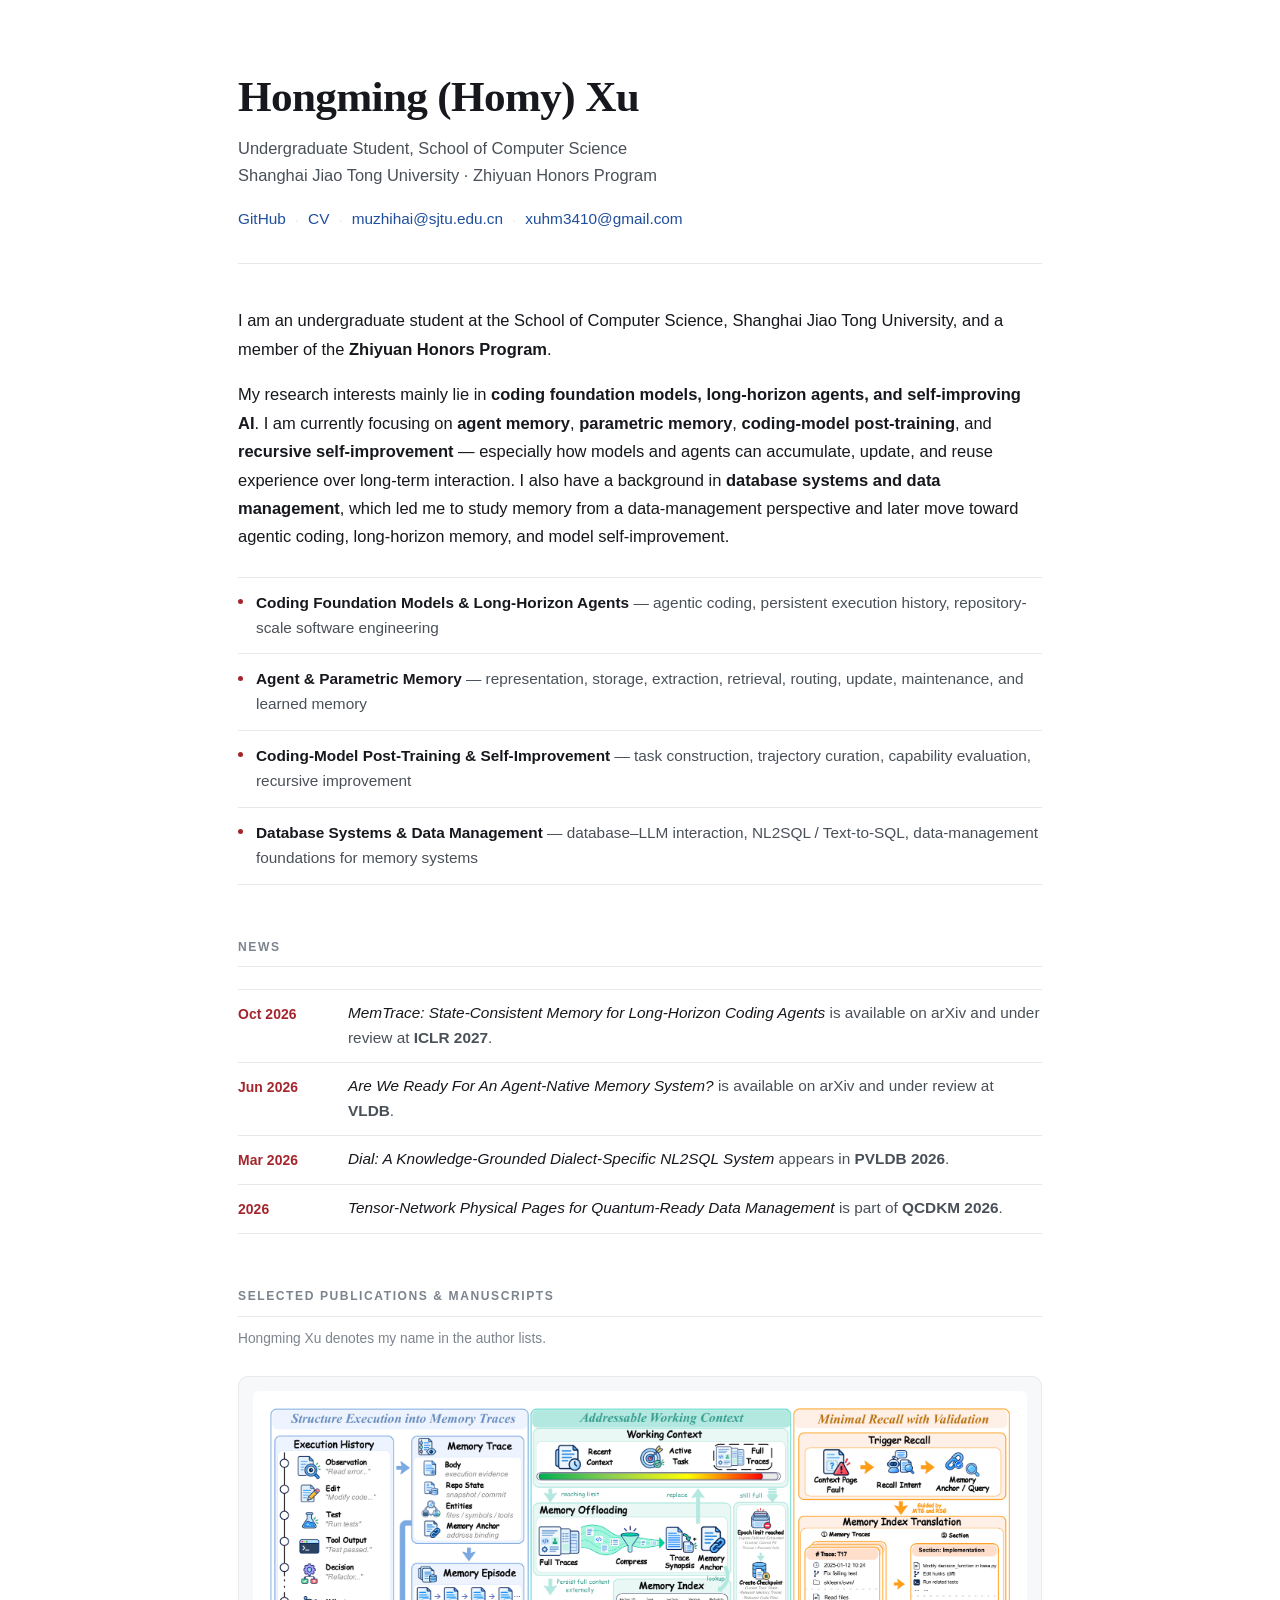
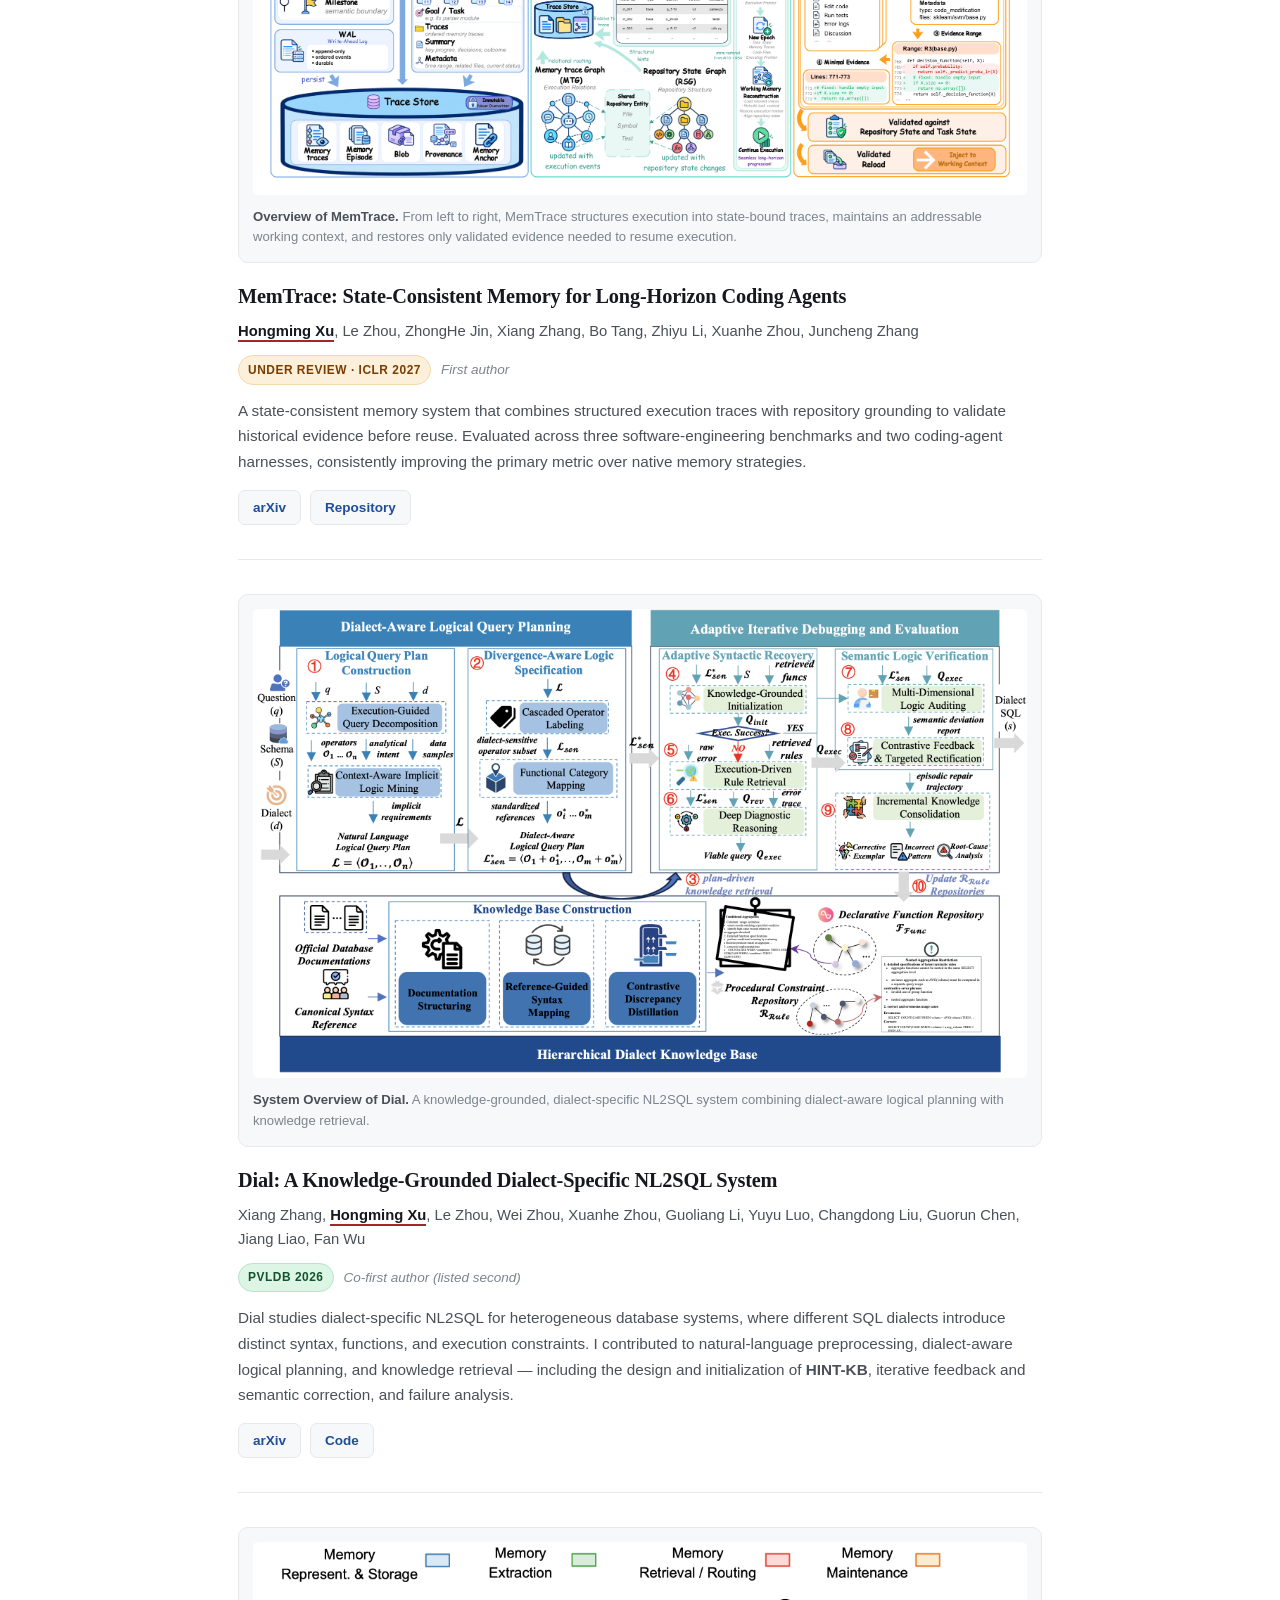
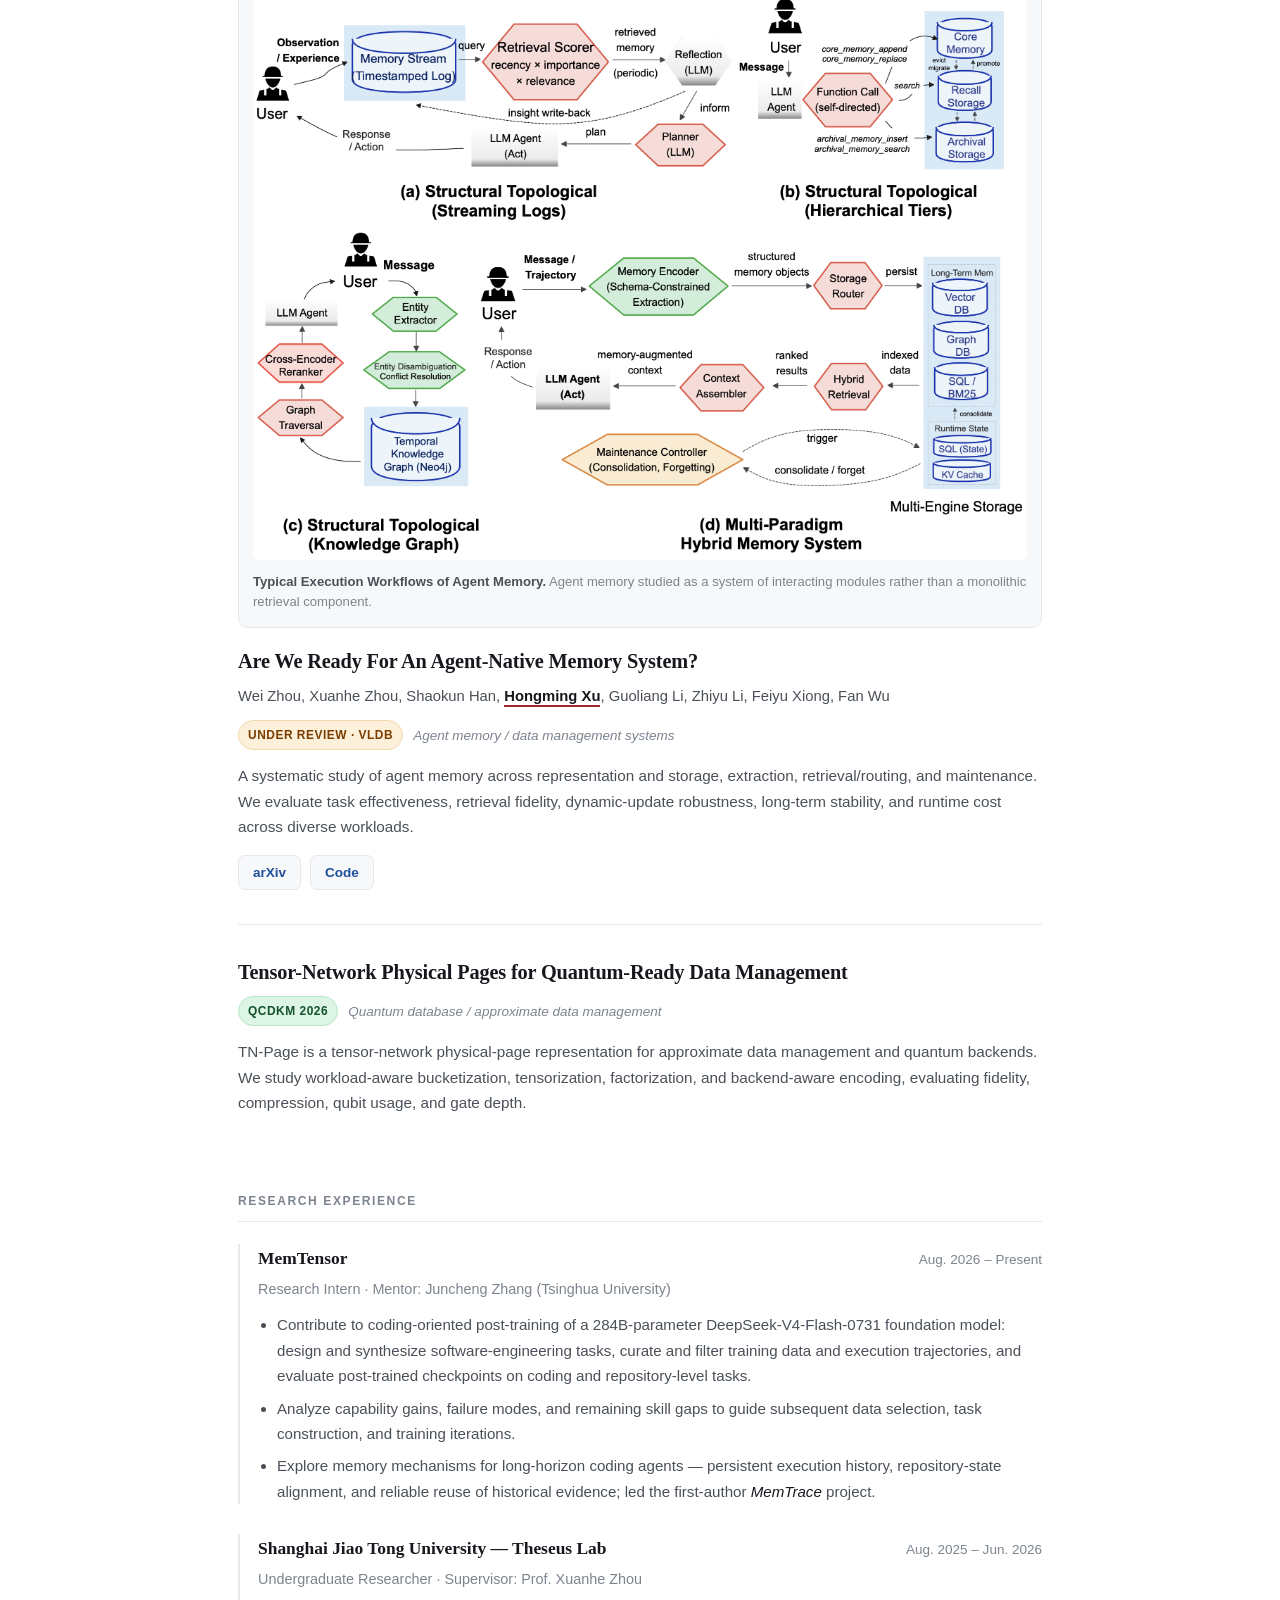
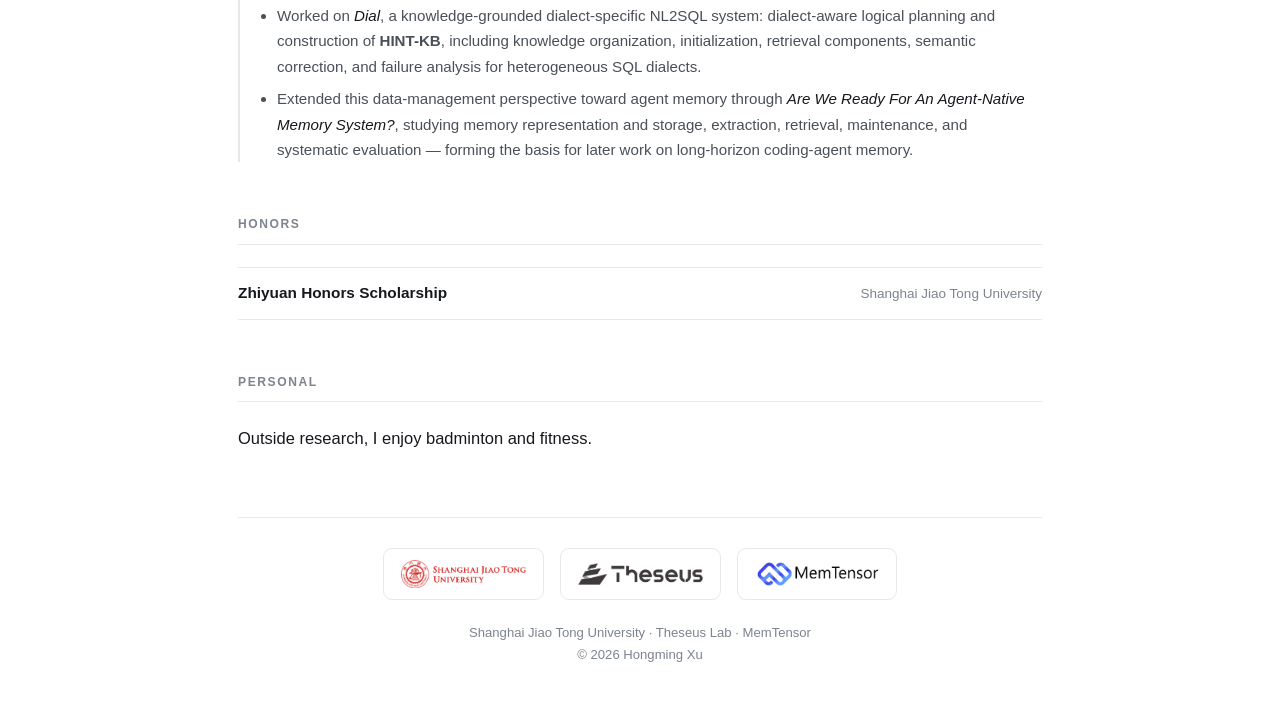
==== index.html @ abc43ab5 "Add personal academic homepage Single-page static site for Hongming (Homy) Xu, built to stand in for" ====
<!DOCTYPE html>
<html lang="en">
<head>
<meta charset="utf-8">
<meta name="viewport" content="width=device-width, initial-scale=1">
<title>Hongming (Homy) Xu</title>
<meta name="description" content="Hongming (Homy) Xu — Undergraduate student at Shanghai Jiao Tong University (Zhiyuan Honors Program). Research on coding foundation models, long-horizon agents, and agent memory.">
<meta name="author" content="Hongming Xu">

<meta property="og:type" content="website">
<meta property="og:title" content="Hongming (Homy) Xu">
<meta property="og:description" content="Coding foundation models, long-horizon agents, and self-improving AI.">
<meta property="og:url" content="https://homy-xu.github.io/">
<meta name="twitter:card" content="summary">

<link rel="icon" href="assets/img/favicon.svg" type="image/svg+xml">
<link rel="stylesheet" href="assets/css/style.css">
</head>
<body>

<main class="page">

  <!-- ───────────────────────── Header ───────────────────────── -->
  <header class="hero">
    <h1 class="hero__name">Hongming (Homy) Xu</h1>
    <p class="hero__affil">
      Undergraduate Student, School of Computer Science<br>
      Shanghai Jiao Tong University &middot; Zhiyuan Honors Program
    </p>
    <nav class="hero__links" aria-label="Contact">
      <a href="https://github.com/Homy-Xu">GitHub</a>
      <span class="sep">·</span>
      <a href="assets/files/CV_Hongming_Xu.pdf">CV</a>
      <span class="sep">·</span>
      <a href="mailto:muzhihai@sjtu.edu.cn">muzhihai@sjtu.edu.cn</a>
      <span class="sep">·</span>
      <a href="mailto:xuhm3410@gmail.com">xuhm3410@gmail.com</a>
    </nav>
  </header>

  <!-- ───────────────────────── About ───────────────────────── -->
  <section id="about">
    <p>
      I am an undergraduate student at the School of Computer Science, Shanghai Jiao Tong University,
      and a member of the <strong>Zhiyuan Honors Program</strong>.
    </p>
    <p>
      My research interests mainly lie in <strong>coding foundation models, long-horizon agents,
      and self-improving AI</strong>. I am currently focusing on <strong>agent memory</strong>,
      <strong>parametric memory</strong>, <strong>coding-model post-training</strong>, and
      <strong>recursive self-improvement</strong> &mdash; especially how models and agents can accumulate,
      update, and reuse experience over long-term interaction. I also have a background in
      <strong>database systems and data management</strong>, which led me to study memory from a
      data-management perspective and later move toward agentic coding, long-horizon memory,
      and model self-improvement.
    </p>

    <ul class="interests">
      <li><strong>Coding Foundation Models &amp; Long-Horizon Agents</strong> — agentic coding, persistent execution history, repository-scale software engineering</li>
      <li><strong>Agent &amp; Parametric Memory</strong> — representation, storage, extraction, retrieval, routing, update, maintenance, and learned memory</li>
      <li><strong>Coding-Model Post-Training &amp; Self-Improvement</strong> — task construction, trajectory curation, capability evaluation, recursive improvement</li>
      <li><strong>Database Systems &amp; Data Management</strong> — database–LLM interaction, NL2SQL / Text-to-SQL, data-management foundations for memory systems</li>
    </ul>
  </section>

  <!-- ───────────────────────── News ───────────────────────── -->
  <section id="news">
    <h2>News</h2>
    <ul class="news">
      <li><span class="news__date">Oct 2026</span><span class="news__body"><em>MemTrace: State-Consistent Memory for Long-Horizon Coding Agents</em> is available on arXiv and under review at <strong>ICLR 2027</strong>.</span></li>
      <li><span class="news__date">Jun 2026</span><span class="news__body"><em>Are We Ready For An Agent-Native Memory System?</em> is available on arXiv and under review at <strong>VLDB</strong>.</span></li>
      <li><span class="news__date">Mar 2026</span><span class="news__body"><em>Dial: A Knowledge-Grounded Dialect-Specific NL2SQL System</em> appears in <strong>PVLDB 2026</strong>.</span></li>
      <li><span class="news__date">2026</span><span class="news__body"><em>Tensor-Network Physical Pages for Quantum-Ready Data Management</em> is part of <strong>QCDKM 2026</strong>.</span></li>
    </ul>
  </section>

  <!-- ───────────────────────── Publications ───────────────────────── -->
  <section id="publications">
    <h2>Selected Publications &amp; Manuscripts</h2>
    <p class="section-note"><span class="me">Hongming Xu</span> denotes my name in the author lists.</p>

    <!-- ── MemTrace ── -->
    <article class="pub">
      <figure class="pub__fig">
        <img src="assets/img/memtrace-overview.png" alt="Overview of MemTrace: execution is structured into state-bound traces, an addressable working context is maintained, and only validated evidence is restored to resume execution." loading="lazy">
        <figcaption><strong>Overview of MemTrace.</strong> From left to right, MemTrace structures execution into state-bound traces, maintains an addressable working context, and restores only validated evidence needed to resume execution.</figcaption>
      </figure>

      <h3 class="pub__title">MemTrace: State-Consistent Memory for Long-Horizon Coding Agents</h3>
      <p class="pub__authors"><span class="me">Hongming Xu</span>, Le Zhou, ZhongHe Jin, Xiang Zhang, Bo Tang, Zhiyu Li, Xuanhe Zhou, Juncheng Zhang</p>
      <p class="pub__venue"><span class="badge badge--review">Under review · ICLR 2027</span> <span class="pub__role">First author</span></p>
      <p class="pub__desc">
        A state-consistent memory system that combines structured execution traces with repository
        grounding to validate historical evidence before reuse. Evaluated across three software-engineering
        benchmarks and two coding-agent harnesses, consistently improving the primary metric over native
        memory strategies.
      </p>
      <p class="pub__links">
        <a href="https://arxiv.org/abs/2610.04838">arXiv</a>
        <a href="https://github.com/Homy-Xu/MemTrace">Repository</a>
      </p>
    </article>

    <!-- ── Dial ── -->
    <article class="pub">
      <figure class="pub__fig">
        <img src="assets/img/dial-overview.png" alt="System overview of Dial, a knowledge-grounded dialect-specific NL2SQL system." loading="lazy">
        <figcaption><strong>System Overview of Dial.</strong> A knowledge-grounded, dialect-specific NL2SQL system combining dialect-aware logical planning with knowledge retrieval.</figcaption>
      </figure>

      <h3 class="pub__title">Dial: A Knowledge-Grounded Dialect-Specific NL2SQL System</h3>
      <p class="pub__authors">Xiang Zhang, <span class="me">Hongming Xu</span>, Le Zhou, Wei Zhou, Xuanhe Zhou, Guoliang Li, Yuyu Luo, Changdong Liu, Guorun Chen, Jiang Liao, Fan Wu</p>
      <p class="pub__venue"><span class="badge badge--accept">PVLDB 2026</span> <span class="pub__role">Co-first author (listed second)</span></p>
      <p class="pub__desc">
        Dial studies dialect-specific NL2SQL for heterogeneous database systems, where different SQL dialects
        introduce distinct syntax, functions, and execution constraints. I contributed to natural-language
        preprocessing, dialect-aware logical planning, and knowledge retrieval — including the design and
        initialization of <strong>HINT-KB</strong>, iterative feedback and semantic correction, and failure analysis.
      </p>
      <p class="pub__links">
        <a href="https://arxiv.org/abs/2603.07449">arXiv</a>
        <a href="https://github.com/OpenDataBox/Dial">Code</a>
      </p>
    </article>

    <!-- ── Agent-Native Memory ── -->
    <article class="pub">
      <figure class="pub__fig">
        <img src="assets/img/agent-memory-workflows.png" alt="Typical execution workflows of agent memory." loading="lazy">
        <figcaption><strong>Typical Execution Workflows of Agent Memory.</strong> Agent memory studied as a system of interacting modules rather than a monolithic retrieval component.</figcaption>
      </figure>

      <h3 class="pub__title">Are We Ready For An Agent-Native Memory System?</h3>
      <p class="pub__authors">Wei Zhou, Xuanhe Zhou, Shaokun Han, <span class="me">Hongming Xu</span>, Guoliang Li, Zhiyu Li, Feiyu Xiong, Fan Wu</p>
      <p class="pub__venue"><span class="badge badge--review">Under review · VLDB</span> <span class="pub__role">Agent memory / data management systems</span></p>
      <p class="pub__desc">
        A systematic study of agent memory across representation and storage, extraction, retrieval/routing,
        and maintenance. We evaluate task effectiveness, retrieval fidelity, dynamic-update robustness,
        long-term stability, and runtime cost across diverse workloads.
      </p>
      <p class="pub__links">
        <a href="https://arxiv.org/abs/2606.24775">arXiv</a>
        <a href="https://github.com/OpenDataBox/MemoryData">Code</a>
      </p>
    </article>

    <!-- ── TN-Page ── -->
    <article class="pub pub--plain">
      <h3 class="pub__title">Tensor-Network Physical Pages for Quantum-Ready Data Management</h3>
      <p class="pub__authors">&nbsp;</p>
      <p class="pub__venue"><span class="badge badge--accept">QCDKM 2026</span> <span class="pub__role">Quantum database / approximate data management</span></p>
      <p class="pub__desc">
        TN-Page is a tensor-network physical-page representation for approximate data management and quantum
        backends. We study workload-aware bucketization, tensorization, factorization, and backend-aware
        encoding, evaluating fidelity, compression, qubit usage, and gate depth.
      </p>
    </article>
  </section>

  <!-- ───────────────────────── Experience ───────────────────────── -->
  <section id="experience">
    <h2>Research Experience</h2>

    <div class="exp">
      <div class="exp__head">
        <h3 class="exp__org">MemTensor</h3>
        <span class="exp__date">Aug. 2026 – Present</span>
      </div>
      <p class="exp__role">Research Intern &middot; Mentor: Juncheng Zhang (Tsinghua University)</p>
      <ul class="exp__list">
        <li>Contribute to coding-oriented post-training of a 284B-parameter DeepSeek-V4-Flash-0731 foundation model: design and synthesize software-engineering tasks, curate and filter training data and execution trajectories, and evaluate post-trained checkpoints on coding and repository-level tasks.</li>
        <li>Analyze capability gains, failure modes, and remaining skill gaps to guide subsequent data selection, task construction, and training iterations.</li>
        <li>Explore memory mechanisms for long-horizon coding agents — persistent execution history, repository-state alignment, and reliable reuse of historical evidence; led the first-author <em>MemTrace</em> project.</li>
      </ul>
    </div>

    <div class="exp">
      <div class="exp__head">
        <h3 class="exp__org">Shanghai Jiao Tong University — Theseus Lab</h3>
        <span class="exp__date">Aug. 2025 – Jun. 2026</span>
      </div>
      <p class="exp__role">Undergraduate Researcher &middot; Supervisor: Prof. Xuanhe Zhou</p>
      <ul class="exp__list">
        <li>Worked on <em>Dial</em>, a knowledge-grounded dialect-specific NL2SQL system: dialect-aware logical planning and construction of <strong>HINT-KB</strong>, including knowledge organization, initialization, retrieval components, semantic correction, and failure analysis for heterogeneous SQL dialects.</li>
        <li>Extended this data-management perspective toward agent memory through <em>Are We Ready For An Agent-Native Memory System?</em>, studying memory representation and storage, extraction, retrieval, maintenance, and systematic evaluation — forming the basis for later work on long-horizon coding-agent memory.</li>
      </ul>
    </div>
  </section>

  <!-- ───────────────────────── Honors ───────────────────────── -->
  <section id="honors">
    <h2>Honors</h2>
    <ul class="honors">
      <li><span class="honors__name">Zhiyuan Honors Scholarship</span> <span class="honors__year">Shanghai Jiao Tong University</span></li>
    </ul>
  </section>

  <!-- ───────────────────────── Personal ───────────────────────── -->
  <section id="personal">
    <h2>Personal</h2>
    <p>Outside research, I enjoy badminton and fitness.</p>
  </section>

  <!-- ───────────────────────── Footer ───────────────────────── -->
  <footer class="footer">
    <div class="footer__logos">
      <span class="logo-chip"><img src="assets/img/sjtu-logo.png" alt="Shanghai Jiao Tong University"></span>
      <span class="logo-chip"><img src="assets/img/theseus-logo.png" alt="Theseus Lab"></span>
      <span class="logo-chip"><img src="assets/img/memtensor-logo.png" alt="MemTensor"></span>
    </div>
    <p class="footer__note">
      Shanghai Jiao Tong University &middot; Theseus Lab &middot; MemTensor<br>
      &copy; 2026 Hongming Xu
    </p>
  </footer>

</main>

</body>
</html>
---- assets/css/style.css ----
/* ============================================================
   Hongming (Homy) Xu — personal academic homepage
   Clean, single-column, research-first.
   ============================================================ */

:root {
  --ink:        #16181d;
  --ink-soft:   #4a5058;
  --ink-faint:  #7c848e;
  --rule:       #e6e8ec;
  --bg:         #ffffff;
  --bg-soft:    #f7f8fa;
  --accent:     #a4262c;   /* muted crimson */
  --accent-soft:#fdf2f2;
  --link:       #1f4e9c;

  --measure:    860px;
  --radius:     10px;

  --font-sans: -apple-system, BlinkMacSystemFont, "Segoe UI", "Helvetica Neue",
               "PingFang SC", "Hiragino Sans GB", "Microsoft YaHei", Arial, sans-serif;
  --font-serif: "Iowan Old Style", "Palatino Linotype", Palatino, Georgia,
                "Songti SC", "Source Han Serif SC", serif;
}

@media (prefers-color-scheme: dark) {
  :root {
    --ink:        #e8eaed;
    --ink-soft:   #b3b9c2;
    --ink-faint:  #838b95;
    --rule:       #2c3037;
    --bg:         #14161a;
    --bg-soft:    #1b1e23;
    --accent:     #e0736f;
    --accent-soft:#2a1d1d;
    --link:       #7aa7e8;
  }
}

*, *::before, *::after { box-sizing: border-box; }

html { -webkit-text-size-adjust: 100%; }

body {
  margin: 0;
  background: var(--bg);
  color: var(--ink);
  font-family: var(--font-sans);
  font-size: 16.5px;
  line-height: 1.72;
  -webkit-font-smoothing: antialiased;
  text-rendering: optimizeLegibility;
}

.page {
  max-width: var(--measure);
  margin: 0 auto;
  padding: 72px 28px 56px;
}

/* ─────────────────────────── Typography ─────────────────────────── */

p { margin: 0 0 1.05em; }

a {
  color: var(--link);
  text-decoration: none;
  border-bottom: 1px solid transparent;
  transition: border-color .15s ease, color .15s ease;
}
a:hover { border-bottom-color: currentColor; }

strong { font-weight: 650; }

/* ─────────────────────────── Hero ─────────────────────────── */

.hero {
  padding-bottom: 30px;
  margin-bottom: 42px;
  border-bottom: 1px solid var(--rule);
}

.hero__name {
  font-family: var(--font-serif);
  font-size: clamp(2.05rem, 5.2vw, 2.7rem);
  font-weight: 600;
  letter-spacing: -0.015em;
  line-height: 1.14;
  margin: 0 0 14px;
}

.hero__affil {
  color: var(--ink-soft);
  font-size: 1.03rem;
  line-height: 1.6;
  margin: 0 0 18px;
}

.hero__links {
  font-size: 0.96rem;
  color: var(--ink-faint);
  display: flex;
  flex-wrap: wrap;
  align-items: center;
  gap: 4px 9px;
}
.hero__links a { font-weight: 500; }
.hero__links .sep { color: var(--rule); user-select: none; }

/* ─────────────────────────── Sections ─────────────────────────── */

section { margin-bottom: 52px; }

h2 {
  font-size: 0.755rem;
  font-weight: 700;
  letter-spacing: 0.13em;
  text-transform: uppercase;
  color: var(--ink-faint);
  margin: 0 0 22px;
  padding-bottom: 9px;
  border-bottom: 1px solid var(--rule);
}

.section-note {
  font-size: 0.86rem;
  color: var(--ink-faint);
  margin: -12px 0 26px;
}

/* ─────────────────────────── Interests ─────────────────────────── */

.interests {
  list-style: none;
  margin: 26px 0 0;
  padding: 0;
  border-top: 1px solid var(--rule);
}
.interests li {
  padding: 13px 0 13px 18px;
  border-bottom: 1px solid var(--rule);
  position: relative;
  font-size: 0.96rem;
  line-height: 1.62;
  color: var(--ink-soft);
}
.interests li::before {
  content: "";
  position: absolute;
  left: 0;
  top: 1.38em;
  width: 5px; height: 5px;
  border-radius: 50%;
  background: var(--accent);
}
.interests strong { color: var(--ink); }

/* ─────────────────────────── News ─────────────────────────── */

.news { list-style: none; margin: 0; padding: 0; }

.news li {
  display: grid;
  grid-template-columns: 92px 1fr;
  gap: 18px;
  padding: 11px 0;
  border-bottom: 1px solid var(--rule);
  font-size: 0.96rem;
}
.news li:first-child { border-top: 1px solid var(--rule); }

.news__date {
  color: var(--accent);
  font-variant-numeric: tabular-nums;
  font-weight: 600;
  font-size: 0.87rem;
  letter-spacing: 0.005em;
  padding-top: 2px;
}
.news__body { color: var(--ink-soft); line-height: 1.62; }
.news__body em { color: var(--ink); font-style: italic; }

/* ─────────────────────────── Publications ─────────────────────────── */

.pub {
  padding: 0 0 34px;
  margin-bottom: 34px;
  border-bottom: 1px solid var(--rule);
}
.pub:last-child { border-bottom: 0; margin-bottom: 0; padding-bottom: 8px; }

.pub__fig {
  margin: 0 0 20px;
  padding: 14px;
  background: var(--bg-soft);
  border: 1px solid var(--rule);
  border-radius: var(--radius);
}
.pub__fig img {
  display: block;
  width: 100%;
  height: auto;
  border-radius: 5px;
  background: #fff;
}
.pub__fig figcaption {
  margin-top: 12px;
  font-size: 0.82rem;
  line-height: 1.58;
  color: var(--ink-faint);
}
.pub__fig figcaption strong { color: var(--ink-soft); font-weight: 650; }

.pub__title {
  font-family: var(--font-serif);
  font-size: 1.27rem;
  font-weight: 600;
  line-height: 1.34;
  letter-spacing: -0.008em;
  margin: 0 0 10px;
}

.pub__authors {
  font-size: 0.925rem;
  line-height: 1.62;
  color: var(--ink-soft);
  margin: 0 0 11px;
}
.pub__authors .me {
  font-weight: 700;
  color: var(--ink);
  border-bottom: 2px solid var(--accent);
  padding-bottom: 1px;
}

.pub__venue {
  margin: 0 0 13px;
  display: flex;
  flex-wrap: wrap;
  align-items: center;
  gap: 10px;
}

.badge {
  display: inline-block;
  font-size: 0.745rem;
  font-weight: 700;
  letter-spacing: 0.045em;
  text-transform: uppercase;
  padding: 3.5px 9px;
  border-radius: 999px;
  white-space: nowrap;
}
.badge--accept {
  color: #14532d;
  background: #dcf5e4;
  border: 1px solid #b6e6c8;
}
.badge--review {
  color: #7a3d00;
  background: #fdf0da;
  border: 1px solid #f2d9ac;
}
@media (prefers-color-scheme: dark) {
  .badge--accept { color: #a8e6bf; background: #16281d; border-color: #27452f; }
  .badge--review { color: #f2c483; background: #2a2113; border-color: #453516; }
}

.pub__role {
  font-size: 0.845rem;
  color: var(--ink-faint);
  font-style: italic;
}

.pub__desc {
  font-size: 0.955rem;
  line-height: 1.68;
  color: var(--ink-soft);
  margin: 0 0 15px;
}

.pub__links {
  margin: 0;
  display: flex;
  flex-wrap: wrap;
  gap: 9px;
}
.pub__links a {
  display: inline-block;
  font-size: 0.845rem;
  font-weight: 600;
  padding: 5px 14px;
  border: 1px solid var(--rule);
  border-radius: 7px;
  background: var(--bg-soft);
  color: var(--link);
  transition: border-color .15s ease, background .15s ease;
}
.pub__links a:hover {
  border-color: var(--link);
  background: var(--bg);
  border-bottom-color: var(--link);
}

.pub--plain .pub__authors { display: none; }

/* ─────────────────────────── Experience ─────────────────────────── */

.exp {
  padding-left: 18px;
  border-left: 2px solid var(--rule);
  margin-bottom: 30px;
}
.exp:last-child { margin-bottom: 0; }

.exp__head {
  display: flex;
  flex-wrap: wrap;
  align-items: baseline;
  justify-content: space-between;
  gap: 8px;
  margin-bottom: 3px;
}
.exp__org {
  font-family: var(--font-serif);
  font-size: 1.09rem;
  font-weight: 600;
  margin: 0;
}
.exp__date {
  font-size: 0.845rem;
  color: var(--ink-faint);
  font-variant-numeric: tabular-nums;
  white-space: nowrap;
}
.exp__role {
  font-size: 0.9rem;
  color: var(--ink-faint);
  margin: 0 0 11px;
}
.exp__list {
  margin: 0;
  padding-left: 19px;
  font-size: 0.945rem;
  line-height: 1.68;
  color: var(--ink-soft);
}
.exp__list li { margin-bottom: 7px; }
.exp__list li:last-child { margin-bottom: 0; }
.exp__list em { color: var(--ink); }

/* ─────────────────────────── Honors ─────────────────────────── */

.honors { list-style: none; margin: 0; padding: 0; }
.honors li {
  display: flex;
  flex-wrap: wrap;
  align-items: baseline;
  justify-content: space-between;
  gap: 10px;
  padding: 12px 0;
  border-top: 1px solid var(--rule);
  border-bottom: 1px solid var(--rule);
  font-size: 0.96rem;
}
.honors__name { font-weight: 600; }
.honors__year { font-size: 0.845rem; color: var(--ink-faint); }

/* ─────────────────────────── Footer ─────────────────────────── */

.footer {
  margin-top: 64px;
  padding-top: 30px;
  border-top: 1px solid var(--rule);
  text-align: center;
}
.footer__logos {
  display: flex;
  flex-wrap: wrap;
  align-items: center;
  justify-content: center;
  gap: 16px;
  margin-bottom: 22px;
}

/* White chip keeps every logo legible in both light and dark mode:
   the SJTU mark is dark red on transparency, while the Theseus and
   MemTensor marks ship with an opaque white plate baked in. */
.logo-chip {
  display: inline-flex;
  align-items: center;
  justify-content: center;
  height: 52px;
  padding: 0 17px;
  background: #fff;
  border: 1px solid var(--rule);
  border-radius: 9px;
  transition: border-color .18s ease;
}
.logo-chip:hover { border-color: var(--ink-faint); }

.logo-chip img {
  display: block;
  height: 26px;
  width: auto;
  max-width: 172px;
  object-fit: contain;
}
.logo-chip:nth-child(1) img { height: 28px; }
.logo-chip:nth-child(2) img { height: 22px; }
.logo-chip:nth-child(3) img { height: 24px; }

.footer__note {
  font-size: 0.82rem;
  line-height: 1.72;
  color: var(--ink-faint);
  margin: 0;
}

/* ─────────────────────────── Responsive ─────────────────────────── */

@media (max-width: 620px) {
  .page { padding: 44px 20px 40px; }
  body { font-size: 16px; }

  .news li { grid-template-columns: 1fr; gap: 2px; }
  .news__date { padding-top: 0; }

  .pub__fig { padding: 10px; }
  .pub__title { font-size: 1.17rem; }

  .exp { padding-left: 14px; }
  .exp__head { flex-direction: column; gap: 1px; }

  .footer__logos { gap: 10px; }
  .logo-chip { height: 44px; padding: 0 13px; }
  .logo-chip img { height: 22px; }
  .logo-chip:nth-child(1) img { height: 24px; }
  .logo-chip:nth-child(2) img { height: 19px; }
  .logo-chip:nth-child(3) img { height: 20px; }
}

/* ─────────────────────────── Print ─────────────────────────── */

@media print {
  .page { max-width: none; padding: 0; }
  .pub__fig { background: none; }
  .pub__links { display: none; }
  body { font-size: 11pt; }
}
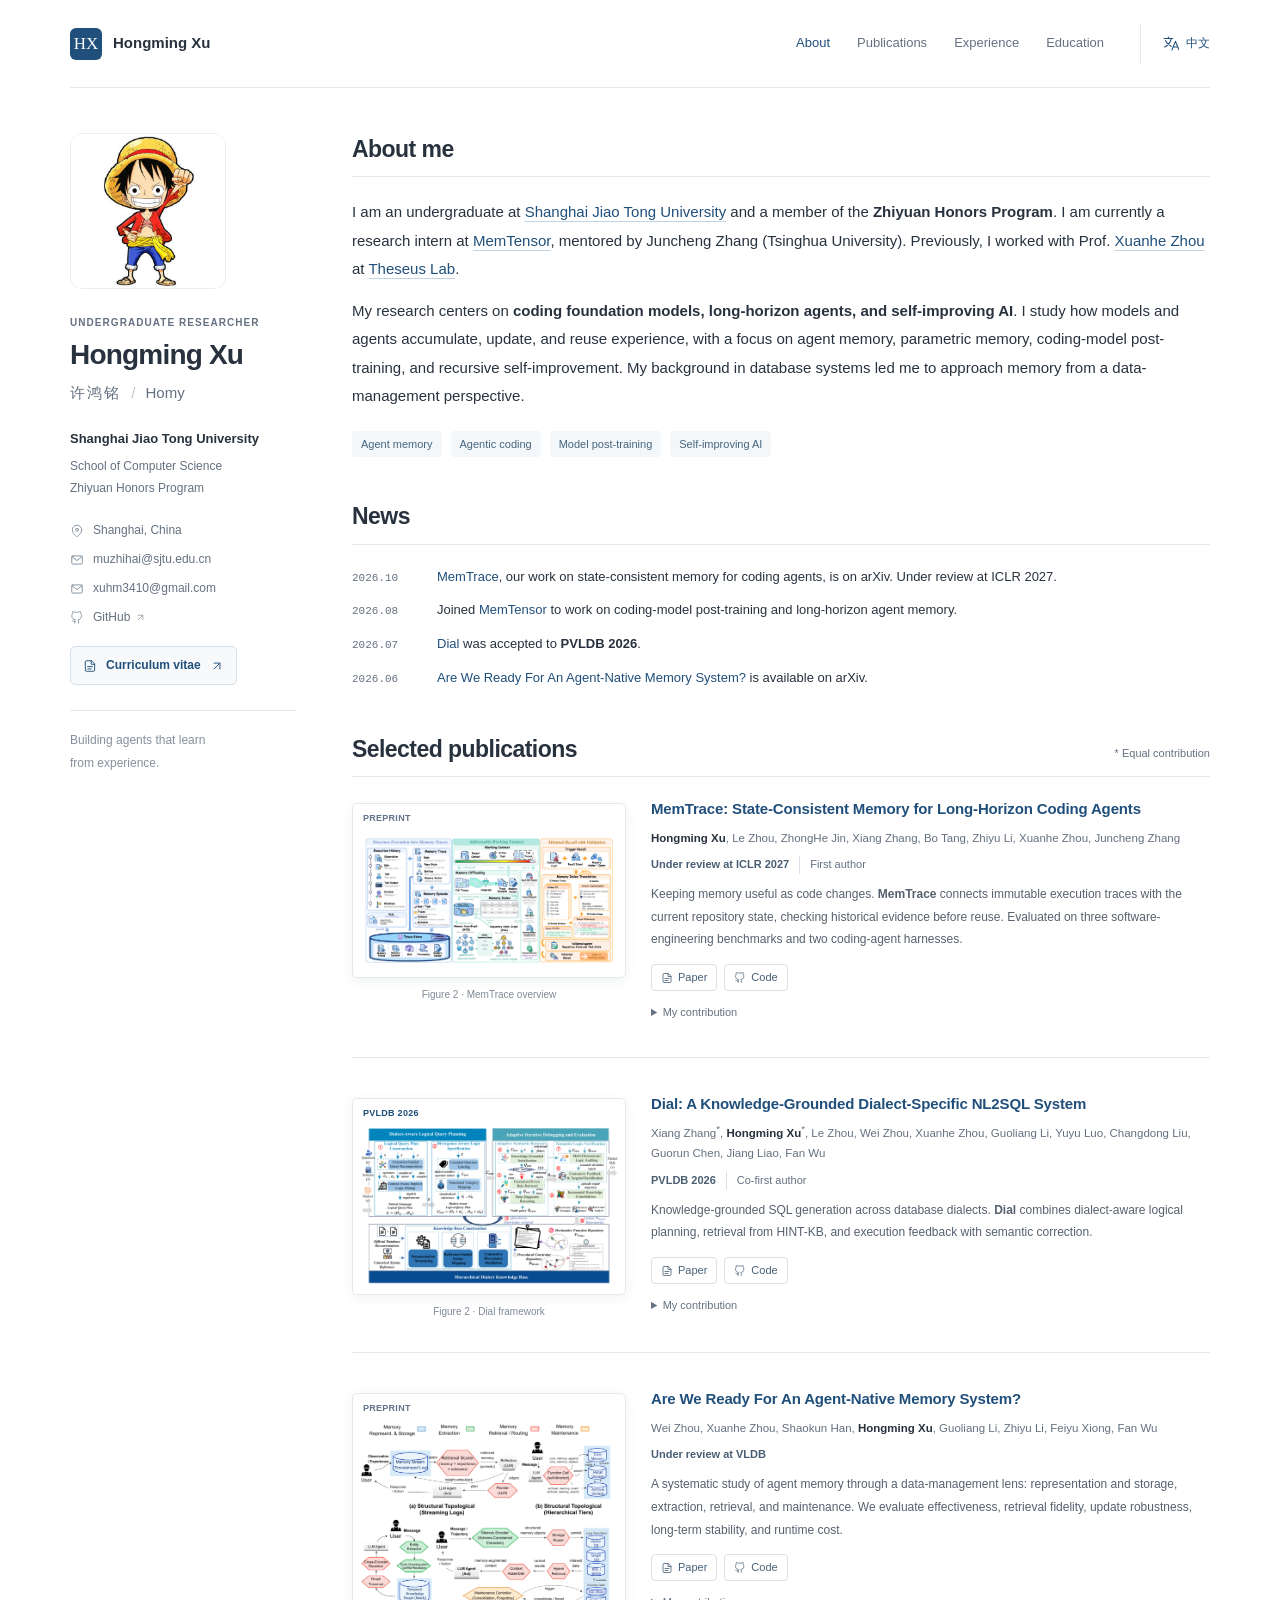
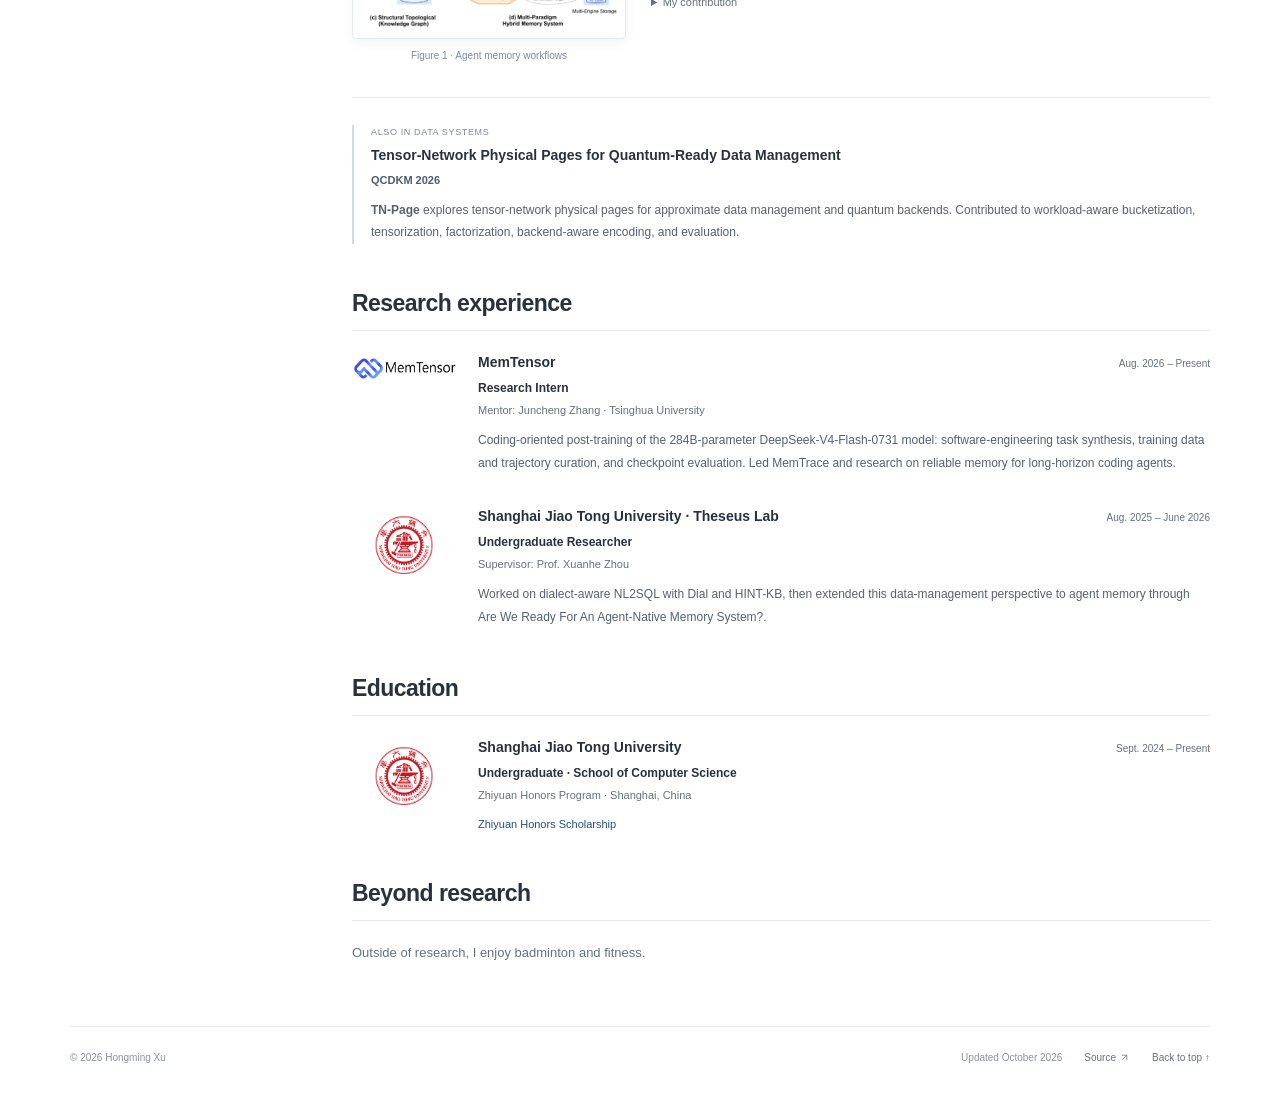
==== commit 21520341: "Refine academic homepage with bilingual content and paper previews" ====
--- a/index.html
+++ b/index.html
@@ -1,220 +1,214 @@
-<!DOCTYPE html>
+<!doctype html>
 <html lang="en">
 <head>
-<meta charset="utf-8">
-<meta name="viewport" content="width=device-width, initial-scale=1">
-<title>Hongming (Homy) Xu</title>
-<meta name="description" content="Hongming (Homy) Xu — Undergraduate student at Shanghai Jiao Tong University (Zhiyuan Honors Program). Research on coding foundation models, long-horizon agents, and agent memory.">
-<meta name="author" content="Hongming Xu">
-
-<meta property="og:type" content="website">
-<meta property="og:title" content="Hongming (Homy) Xu">
-<meta property="og:description" content="Coding foundation models, long-horizon agents, and self-improving AI.">
-<meta property="og:url" content="https://homy-xu.github.io/">
-<meta name="twitter:card" content="summary">
-
-<link rel="icon" href="assets/img/favicon.svg" type="image/svg+xml">
-<link rel="stylesheet" href="assets/css/style.css">
+  <meta charset="utf-8">
+  <meta name="viewport" content="width=device-width, initial-scale=1">
+  <meta name="color-scheme" content="light">
+  <title>Hongming Xu · 许鸿铭</title>
+  <meta name="description" content="Hongming Xu, undergraduate at Shanghai Jiao Tong University and research intern at MemTensor. Research in coding foundation models, long-horizon agents, and self-improving AI.">
+  <link rel="canonical" href="https://homy-xu.github.io/">
+  <meta property="og:type" content="profile">
+  <meta property="og:title" content="Hongming Xu · 许鸿铭">
+  <meta property="og:description" content="Coding foundation models · Long-horizon agents · Self-improving AI. Shanghai Jiao Tong University / MemTensor.">
+  <meta property="og:url" content="https://homy-xu.github.io/">
+  <meta property="og:image" content="https://homy-xu.github.io/assets/images/avatar.png">
+  <meta name="twitter:card" content="summary">
+  <link rel="icon" href="assets/images/favicon.svg" type="image/svg+xml">
+  <link rel="stylesheet" href="assets/css/site.css">
+  <script src="assets/js/site.js" defer></script>
+  <script type="application/ld+json">{"@context": "https://schema.org", "@type": "Person", "name": "Hongming Xu", "alternateName": ["许鸿铭", "Homy Xu"], "url": "https://homy-xu.github.io/", "image": "https://homy-xu.github.io/assets/images/avatar.png", "sameAs": ["https://github.com/Homy-Xu"], "affiliation": {"@type": "CollegeOrUniversity", "name": "Shanghai Jiao Tong University"}, "knowsAbout": ["Agent memory", "Agentic coding", "Model post-training", "Self-improving AI"]}</script>
 </head>
 <body>
-
-<main class="page">
-
-  <!-- ───────────────────────── Header ───────────────────────── -->
-  <header class="hero">
-    <h1 class="hero__name">Hongming (Homy) Xu</h1>
-    <p class="hero__affil">
-      Undergraduate Student, School of Computer Science<br>
-      Shanghai Jiao Tong University &middot; Zhiyuan Honors Program
-    </p>
-    <nav class="hero__links" aria-label="Contact">
-      <a href="https://github.com/Homy-Xu">GitHub</a>
-      <span class="sep">·</span>
-      <a href="assets/files/CV_Hongming_Xu.pdf">CV</a>
-      <span class="sep">·</span>
-      <a href="mailto:muzhihai@sjtu.edu.cn">muzhihai@sjtu.edu.cn</a>
-      <span class="sep">·</span>
-      <a href="mailto:xuhm3410@gmail.com">xuhm3410@gmail.com</a>
-    </nav>
-  </header>
-
-  <!-- ───────────────────────── About ───────────────────────── -->
-  <section id="about">
-    <p>
-      I am an undergraduate student at the School of Computer Science, Shanghai Jiao Tong University,
-      and a member of the <strong>Zhiyuan Honors Program</strong>.
-    </p>
-    <p>
-      My research interests mainly lie in <strong>coding foundation models, long-horizon agents,
-      and self-improving AI</strong>. I am currently focusing on <strong>agent memory</strong>,
-      <strong>parametric memory</strong>, <strong>coding-model post-training</strong>, and
-      <strong>recursive self-improvement</strong> &mdash; especially how models and agents can accumulate,
-      update, and reuse experience over long-term interaction. I also have a background in
-      <strong>database systems and data management</strong>, which led me to study memory from a
-      data-management perspective and later move toward agentic coding, long-horizon memory,
-      and model self-improvement.
-    </p>
-
-    <ul class="interests">
-      <li><strong>Coding Foundation Models &amp; Long-Horizon Agents</strong> — agentic coding, persistent execution history, repository-scale software engineering</li>
-      <li><strong>Agent &amp; Parametric Memory</strong> — representation, storage, extraction, retrieval, routing, update, maintenance, and learned memory</li>
-      <li><strong>Coding-Model Post-Training &amp; Self-Improvement</strong> — task construction, trajectory curation, capability evaluation, recursive improvement</li>
-      <li><strong>Database Systems &amp; Data Management</strong> — database–LLM interaction, NL2SQL / Text-to-SQL, data-management foundations for memory systems</li>
-    </ul>
-  </section>
-
-  <!-- ───────────────────────── News ───────────────────────── -->
-  <section id="news">
-    <h2>News</h2>
-    <ul class="news">
-      <li><span class="news__date">Oct 2026</span><span class="news__body"><em>MemTrace: State-Consistent Memory for Long-Horizon Coding Agents</em> is available on arXiv and under review at <strong>ICLR 2027</strong>.</span></li>
-      <li><span class="news__date">Jun 2026</span><span class="news__body"><em>Are We Ready For An Agent-Native Memory System?</em> is available on arXiv and under review at <strong>VLDB</strong>.</span></li>
-      <li><span class="news__date">Mar 2026</span><span class="news__body"><em>Dial: A Knowledge-Grounded Dialect-Specific NL2SQL System</em> appears in <strong>PVLDB 2026</strong>.</span></li>
-      <li><span class="news__date">2026</span><span class="news__body"><em>Tensor-Network Physical Pages for Quantum-Ready Data Management</em> is part of <strong>QCDKM 2026</strong>.</span></li>
-    </ul>
-  </section>
-
-  <!-- ───────────────────────── Publications ───────────────────────── -->
-  <section id="publications">
-    <h2>Selected Publications &amp; Manuscripts</h2>
-    <p class="section-note"><span class="me">Hongming Xu</span> denotes my name in the author lists.</p>
-
-    <!-- ── MemTrace ── -->
-    <article class="pub">
-      <figure class="pub__fig">
-        <img src="assets/img/memtrace-overview.png" alt="Overview of MemTrace: execution is structured into state-bound traces, an addressable working context is maintained, and only validated evidence is restored to resume execution." loading="lazy">
-        <figcaption><strong>Overview of MemTrace.</strong> From left to right, MemTrace structures execution into state-bound traces, maintains an addressable working context, and restores only validated evidence needed to resume execution.</figcaption>
+  <a class="skip-link" href="#main"><span class="i18n " data-lang="en" lang="en">Skip to content</span><span class="i18n " data-lang="zh" lang="zh-CN">跳转到正文</span></a>
+  <svg xmlns="http://www.w3.org/2000/svg" class="svg-sprite" aria-hidden="true">
+    <symbol id="icon-mail" viewBox="0 0 24 24"><rect x="3" y="5" width="18" height="14" rx="2"/><path d="m3 6 9 7 9-7"/></symbol>
+    <symbol id="icon-pin" viewBox="0 0 24 24"><path d="M20 10c0 6-8 12-8 12S4 16 4 10a8 8 0 1 1 16 0Z"/><circle cx="12" cy="10" r="2.5"/></symbol>
+    <symbol id="icon-file" viewBox="0 0 24 24"><path d="M14 3H6a2 2 0 0 0-2 2v14a2 2 0 0 0 2 2h12a2 2 0 0 0 2-2V9Z"/><path d="M14 3v6h6M8 13h8M8 17h6"/></symbol>
+    <symbol id="icon-expand" viewBox="0 0 24 24"><path d="M8 3H3v5m13-5h5v5M3 16v5h5m13-5v5h-5"/></symbol>
+    <symbol id="icon-arrow" viewBox="0 0 24 24"><path d="M7 17 17 7M7 7h10v10"/></symbol>
+    <symbol id="icon-language" viewBox="0 0 24 24"><path d="M3 5h12M9 3v2m4 0c-1 6-4 9-9 12m1-9c2 4 4 6 8 8m1 5 5-12 5 12m-8-4h6"/></symbol>
+    <symbol id="icon-github" viewBox="0 0 24 24"><path d="M9 19c-4 1-4-2-6-2m12 5v-4a3.5 3.5 0 0 0-1-2.7c3.3-.4 6.7-1.6 6.7-7.3a5.7 5.7 0 0 0-1.5-4 5.3 5.3 0 0 0-.1-4s-1.2-.4-4.1 1.5a14 14 0 0 0-7 0C5.1-.4 3.9 0 3.9 0a5.3 5.3 0 0 0-.1 4 5.7 5.7 0 0 0-1.5 4c0 5.7 3.4 6.9 6.7 7.3A3.5 3.5 0 0 0 8 18v4" transform="translate(1 1) scale(.9)"/></symbol>
+  </svg>
+  <div class="page">
+    <header class="masthead">
+      <a class="brand" href="#about"><span class="brand-mark" aria-hidden="true">HX</span><span>Hongming Xu</span></a>
+      <nav class="navigation" aria-label="Main navigation">
+        <a href="#about"><span class="i18n " data-lang="en" lang="en">About</span><span class="i18n " data-lang="zh" lang="zh-CN">关于</span></a>
+        <a href="#publications"><span class="i18n " data-lang="en" lang="en">Publications</span><span class="i18n " data-lang="zh" lang="zh-CN">论文</span></a>
+        <a href="#experience"><span class="i18n " data-lang="en" lang="en">Experience</span><span class="i18n " data-lang="zh" lang="zh-CN">经历</span></a>
+        <a href="#education"><span class="i18n " data-lang="en" lang="en">Education</span><span class="i18n " data-lang="zh" lang="zh-CN">教育</span></a>
+      </nav>
+      <button class="language-button" type="button" aria-label="Switch to Chinese" hidden><svg class="icon" aria-hidden="true"><use href="#icon-language"/></svg><span>中文</span></button>
+    </header>
+
+    <div class="site-grid">
+      <aside class="profile" aria-label="Profile and contact information">
+        <img class="avatar" src="assets/images/avatar.png" width="460" height="460" alt="Hongming Xu's GitHub avatar" fetchpriority="high">
+        <div class="profile-info">
+          <p class="profile-eyebrow"><span class="i18n " data-lang="en" lang="en">Undergraduate Researcher</span><span class="i18n " data-lang="zh" lang="zh-CN">本科生 · 科研探索</span></p>
+          <h1>Hongming Xu</h1>
+          <p class="other-name"><span lang="zh-CN">许鸿铭</span><span class="name-divider">/</span>Homy</p>
+          <p class="profile-school"><a href="https://www.sjtu.edu.cn/"><span class="i18n " data-lang="en" lang="en">Shanghai Jiao Tong University</span><span class="i18n " data-lang="zh" lang="zh-CN">上海交通大学</span></a></p>
+          <p class="profile-program"><span class="i18n " data-lang="en" lang="en">School of Computer Science<br>Zhiyuan Honors Program</span><span class="i18n " data-lang="zh" lang="zh-CN">计算机学院<br>致远荣誉计划</span></p>
+          <ul class="contact-links">
+            <li class="location"><svg class="icon" aria-hidden="true"><use href="#icon-pin"/></svg><span class="i18n " data-lang="en" lang="en">Shanghai, China</span><span class="i18n " data-lang="zh" lang="zh-CN">中国 · 上海</span></li>
+            <li><a href="mailto:muzhihai@sjtu.edu.cn"><svg class="icon" aria-hidden="true"><use href="#icon-mail"/></svg>muzhihai@sjtu.edu.cn</a></li>
+            <li><a href="mailto:xuhm3410@gmail.com"><svg class="icon" aria-hidden="true"><use href="#icon-mail"/></svg>xuhm3410@gmail.com</a></li>
+            <li><a href="https://github.com/Homy-Xu"><svg class="icon" aria-hidden="true"><use href="#icon-github"/></svg>GitHub <svg class="icon" aria-hidden="true"><use href="#icon-arrow"/></svg></a></li>
+          </ul>
+          <a class="cv-link" href="files/CV_Hongming_Xu.pdf"><svg class="icon" aria-hidden="true"><use href="#icon-file"/></svg><span class="i18n " data-lang="en" lang="en">Curriculum vitae</span><span class="i18n " data-lang="zh" lang="zh-CN">个人简历</span><svg class="icon" aria-hidden="true"><use href="#icon-arrow"/></svg></a>
+          <p class="profile-note"><span class="i18n " data-lang="en" lang="en">Building agents that learn<br>from experience.</span><span class="i18n " data-lang="zh" lang="zh-CN">让智能体从经验中学习。</span></p>
+        </div>
+      </aside>
+
+      <main id="main">
+        <section id="about" class="section about">
+          <div class="section-heading"><h2><span class="i18n " data-lang="en" lang="en">About me</span><span class="i18n " data-lang="zh" lang="zh-CN">关于我</span></h2></div>
+          <div class="intro"><p class="i18n " data-lang="en" lang="en">I am an undergraduate at <a href="https://www.sjtu.edu.cn/">Shanghai Jiao Tong University</a> and a member of the <strong>Zhiyuan Honors Program</strong>. I am currently a research intern at <a href="https://www.memtensor.cn/">MemTensor</a>, mentored by Juncheng Zhang (Tsinghua University). Previously, I worked with Prof. <a href="https://db.zhouxh.store/">Xuanhe Zhou</a> at <a href="https://theseus-labs-rsi.github.io/">Theseus Lab</a>.</p><p class="i18n " data-lang="zh" lang="zh-CN">我目前就读于<a href="https://www.sjtu.edu.cn/">上海交通大学</a>计算机学院，是<strong>致远荣誉计划</strong>成员。目前在 <a href="https://www.memtensor.cn/">MemTensor</a> 担任研究实习生，导师为 Juncheng Zhang（清华大学）；此前在 <a href="https://theseus-labs-rsi.github.io/">Theseus Lab</a> 跟随<a href="https://db.zhouxh.store/">周煊赫教授</a>开展研究。</p><p class="i18n " data-lang="en" lang="en">My research centers on <strong>coding foundation models, long-horizon agents, and self-improving AI</strong>. I study how models and agents accumulate, update, and reuse experience, with a focus on agent memory, parametric memory, coding-model post-training, and recursive self-improvement. My background in database systems led me to approach memory from a data-management perspective.</p><p class="i18n " data-lang="zh" lang="zh-CN">我的研究兴趣主要是<strong>代码基础模型、长程智能体与自我改进 AI</strong>，关注模型与智能体如何在长期交互中积累、更新和复用经验。当前重点包括智能体记忆、参数记忆、代码模型后训练与递归自我改进。数据库系统的研究背景，也让我习惯从数据管理的角度理解记忆。</p></div>
+          <ul class="research-interests" aria-label="Research interests"><li><span class="i18n " data-lang="en" lang="en">Agent memory</span><span class="i18n " data-lang="zh" lang="zh-CN">智能体记忆</span></li><li><span class="i18n " data-lang="en" lang="en">Agentic coding</span><span class="i18n " data-lang="zh" lang="zh-CN">智能体编程</span></li><li><span class="i18n " data-lang="en" lang="en">Model post-training</span><span class="i18n " data-lang="zh" lang="zh-CN">模型后训练</span></li><li><span class="i18n " data-lang="en" lang="en">Self-improving AI</span><span class="i18n " data-lang="zh" lang="zh-CN">自我改进 AI</span></li></ul>
+        </section>
+
+        <section id="news" class="section news-section">
+          <div class="section-heading"><h2><span class="i18n " data-lang="en" lang="en">News</span><span class="i18n " data-lang="zh" lang="zh-CN">近况</span></h2></div>
+          <ul class="news-list"><li><time datetime="2026-10">2026.10</time><div><span class="i18n " data-lang="en" lang="en"><a href="https://arxiv.org/abs/2610.04838">MemTrace</a>, our work on state-consistent memory for coding agents, is on arXiv. Under review at ICLR 2027.</span><span class="i18n " data-lang="zh" lang="zh-CN">面向代码智能体的状态一致性记忆工作 <a href="https://arxiv.org/abs/2610.04838">MemTrace</a> 已发布于 arXiv，目前在 ICLR 2027 审稿中。</span></div></li><li><time datetime="2026-08">2026.08</time><div><span class="i18n " data-lang="en" lang="en">Joined <a href="https://www.memtensor.cn/">MemTensor</a> to work on coding-model post-training and long-horizon agent memory.</span><span class="i18n " data-lang="zh" lang="zh-CN">加入 <a href="https://www.memtensor.cn/">MemTensor</a>，研究代码模型后训练与长程智能体记忆。</span></div></li><li><time datetime="2026-07">2026.07</time><div><span class="i18n " data-lang="en" lang="en"><a href="https://arxiv.org/abs/2603.07449">Dial</a> was accepted to <strong>PVLDB 2026</strong>.</span><span class="i18n " data-lang="zh" lang="zh-CN"><a href="https://arxiv.org/abs/2603.07449">Dial</a> 被 <strong>PVLDB 2026</strong> 接收。</span></div></li><li><time datetime="2026-06">2026.06</time><div><span class="i18n " data-lang="en" lang="en"><a href="https://arxiv.org/abs/2606.24775">Are We Ready For An Agent-Native Memory System?</a> is available on arXiv.</span><span class="i18n " data-lang="zh" lang="zh-CN"><a href="https://arxiv.org/abs/2606.24775">Are We Ready For An Agent-Native Memory System?</a> 已发布于 arXiv。</span></div></li></ul>
+        </section>
+
+        <section id="publications" class="section">
+          <div class="section-heading"><h2><span class="i18n " data-lang="en" lang="en">Selected publications</span><span class="i18n " data-lang="zh" lang="zh-CN">代表性论文</span></h2><span class="section-note"><span class="i18n " data-lang="en" lang="en">* Equal contribution</span><span class="i18n " data-lang="zh" lang="zh-CN">* 共同贡献</span></span></div>
+          <div class="publications">
+    <article class="publication" id="memtrace">
+      <figure class="paper-figure">
+        <a class="figure-link" href="assets/images/papers/memtrace-overview.png" data-preview data-paper="https://arxiv.org/abs/2610.04838"
+           data-title="MemTrace: State-Consistent Memory for Long-Horizon Coding Agents" data-caption-en="Figure 2 · MemTrace overview"
+           data-caption-zh="图 2 · MemTrace 系统总览" aria-haspopup="dialog"
+           aria-label="Enlarge figure: MemTrace: State-Consistent Memory for Long-Horizon Coding Agents">
+          <span class="paper-badge">Preprint</span>
+          <img src="assets/images/papers/memtrace-overview.png" alt="MemTrace overview: execution history becomes immutable memory traces, which are aligned with the evolving repository and checked before reuse." width="2400" height="1251" loading="lazy" decoding="async">
+          <span class="zoom-hint"><svg class="icon" aria-hidden="true"><use href="#icon-expand"/></svg><span class="i18n " data-lang="en" lang="en">Enlarge</span><span class="i18n " data-lang="zh" lang="zh-CN">放大</span></span>
+        </a>
+        <figcaption><span class="i18n " data-lang="en" lang="en">Figure 2 · MemTrace overview</span><span class="i18n " data-lang="zh" lang="zh-CN">图 2 · MemTrace 系统总览</span></figcaption>
       </figure>
-
-      <h3 class="pub__title">MemTrace: State-Consistent Memory for Long-Horizon Coding Agents</h3>
-      <p class="pub__authors"><span class="me">Hongming Xu</span>, Le Zhou, ZhongHe Jin, Xiang Zhang, Bo Tang, Zhiyu Li, Xuanhe Zhou, Juncheng Zhang</p>
-      <p class="pub__venue"><span class="badge badge--review">Under review · ICLR 2027</span> <span class="pub__role">First author</span></p>
-      <p class="pub__desc">
-        A state-consistent memory system that combines structured execution traces with repository
-        grounding to validate historical evidence before reuse. Evaluated across three software-engineering
-        benchmarks and two coding-agent harnesses, consistently improving the primary metric over native
-        memory strategies.
-      </p>
-      <p class="pub__links">
-        <a href="https://arxiv.org/abs/2610.04838">arXiv</a>
-        <a href="https://github.com/Homy-Xu/MemTrace">Repository</a>
-      </p>
-    </article>
-
-    <!-- ── Dial ── -->
-    <article class="pub">
-      <figure class="pub__fig">
-        <img src="assets/img/dial-overview.png" alt="System overview of Dial, a knowledge-grounded dialect-specific NL2SQL system." loading="lazy">
-        <figcaption><strong>System Overview of Dial.</strong> A knowledge-grounded, dialect-specific NL2SQL system combining dialect-aware logical planning with knowledge retrieval.</figcaption>
+      <div class="paper-copy">
+        <h3><a href="https://arxiv.org/abs/2610.04838">MemTrace: State-Consistent Memory for Long-Horizon Coding Agents</a></h3>
+        <p class="authors"><strong>Hongming Xu</strong>, Le Zhou, ZhongHe Jin, Xiang Zhang, Bo Tang, Zhiyu Li, Xuanhe Zhou, Juncheng Zhang</p>
+        <p class="paper-meta"><span class="venue"><span class="i18n " data-lang="en" lang="en">Under review at ICLR 2027</span><span class="i18n " data-lang="zh" lang="zh-CN">ICLR 2027 审稿中</span></span><span class="paper-role"><span class="i18n " data-lang="en" lang="en">First author</span><span class="i18n " data-lang="zh" lang="zh-CN">第一作者</span></span></p>
+        <p class="i18n paper-summary" data-lang="en" lang="en">Keeping memory useful as code changes. <strong>MemTrace</strong> connects immutable execution traces with the current repository state, checking historical evidence before reuse. Evaluated on three software-engineering benchmarks and two coding-agent harnesses.</p><p class="i18n paper-summary" data-lang="zh" lang="zh-CN">让记忆随代码演化保持有效。<strong>MemTrace</strong> 将不可变的执行轨迹与当前仓库状态关联，在复用历史证据前检查其有效性，并在三个软件工程基准、两种代码智能体框架上进行评测。</p>
+        <div class="paper-links">
+          <a href="https://arxiv.org/abs/2610.04838"><svg class="icon" aria-hidden="true"><use href="#icon-file"/></svg><span class="i18n " data-lang="en" lang="en">Paper</span><span class="i18n " data-lang="zh" lang="zh-CN">论文</span></a>
+          <a href="https://github.com/Homy-Xu/MemTrace"><svg class="icon" aria-hidden="true"><use href="#icon-github"/></svg><span class="i18n " data-lang="en" lang="en">Code</span><span class="i18n " data-lang="zh" lang="zh-CN">代码</span></a>
+        </div>
+        <details class="contribution"><summary><span class="i18n " data-lang="en" lang="en">My contribution</span><span class="i18n " data-lang="zh" lang="zh-CN">我的贡献</span></summary><p class="i18n " data-lang="en" lang="en">Led the design and development of the state-consistent memory system, including structured execution traces, repository grounding, and evaluation against native memory strategies.</p><p class="i18n " data-lang="zh" lang="zh-CN">主导状态一致性记忆系统的设计与开发，包括结构化执行轨迹、仓库状态关联，以及与原生记忆策略的对照评测。</p></details>
+      </div>
+    </article>
+    <article class="publication" id="dial">
+      <figure class="paper-figure">
+        <a class="figure-link" href="assets/images/papers/dial-overview.png" data-preview data-paper="https://arxiv.org/abs/2603.07449"
+           data-title="Dial: A Knowledge-Grounded Dialect-Specific NL2SQL System" data-caption-en="Figure 2 · Dial framework"
+           data-caption-zh="图 2 · Dial 系统框架" aria-haspopup="dialog"
+           aria-label="Enlarge figure: Dial: A Knowledge-Grounded Dialect-Specific NL2SQL System">
+          <span class="paper-badge accepted">PVLDB 2026</span>
+          <img src="assets/images/papers/dial-overview.png" alt="Dial framework: dialect-aware logical planning and adaptive query refinement grounded in a hierarchical dialect knowledge base." width="2400" height="1456" loading="lazy" decoding="async">
+          <span class="zoom-hint"><svg class="icon" aria-hidden="true"><use href="#icon-expand"/></svg><span class="i18n " data-lang="en" lang="en">Enlarge</span><span class="i18n " data-lang="zh" lang="zh-CN">放大</span></span>
+        </a>
+        <figcaption><span class="i18n " data-lang="en" lang="en">Figure 2 · Dial framework</span><span class="i18n " data-lang="zh" lang="zh-CN">图 2 · Dial 系统框架</span></figcaption>
       </figure>
-
-      <h3 class="pub__title">Dial: A Knowledge-Grounded Dialect-Specific NL2SQL System</h3>
-      <p class="pub__authors">Xiang Zhang, <span class="me">Hongming Xu</span>, Le Zhou, Wei Zhou, Xuanhe Zhou, Guoliang Li, Yuyu Luo, Changdong Liu, Guorun Chen, Jiang Liao, Fan Wu</p>
-      <p class="pub__venue"><span class="badge badge--accept">PVLDB 2026</span> <span class="pub__role">Co-first author (listed second)</span></p>
-      <p class="pub__desc">
-        Dial studies dialect-specific NL2SQL for heterogeneous database systems, where different SQL dialects
-        introduce distinct syntax, functions, and execution constraints. I contributed to natural-language
-        preprocessing, dialect-aware logical planning, and knowledge retrieval — including the design and
-        initialization of <strong>HINT-KB</strong>, iterative feedback and semantic correction, and failure analysis.
-      </p>
-      <p class="pub__links">
-        <a href="https://arxiv.org/abs/2603.07449">arXiv</a>
-        <a href="https://github.com/OpenDataBox/Dial">Code</a>
-      </p>
-    </article>
-
-    <!-- ── Agent-Native Memory ── -->
-    <article class="pub">
-      <figure class="pub__fig">
-        <img src="assets/img/agent-memory-workflows.png" alt="Typical execution workflows of agent memory." loading="lazy">
-        <figcaption><strong>Typical Execution Workflows of Agent Memory.</strong> Agent memory studied as a system of interacting modules rather than a monolithic retrieval component.</figcaption>
+      <div class="paper-copy">
+        <h3><a href="https://arxiv.org/abs/2603.07449">Dial: A Knowledge-Grounded Dialect-Specific NL2SQL System</a></h3>
+        <p class="authors">Xiang Zhang<sup title="Equal contribution">*</sup>, <strong>Hongming Xu</strong><sup title="Equal contribution">*</sup>, Le Zhou, Wei Zhou, Xuanhe Zhou, Guoliang Li, Yuyu Luo, Changdong Liu, Guorun Chen, Jiang Liao, Fan Wu</p>
+        <p class="paper-meta"><span class="venue"><span class="">PVLDB 2026</span></span><span class="paper-role"><span class="i18n " data-lang="en" lang="en">Co-first author</span><span class="i18n " data-lang="zh" lang="zh-CN">共同第一作者</span></span></p>
+        <p class="i18n paper-summary" data-lang="en" lang="en">Knowledge-grounded SQL generation across database dialects. <strong>Dial</strong> combines dialect-aware logical planning, retrieval from HINT-KB, and execution feedback with semantic correction.</p><p class="i18n paper-summary" data-lang="zh" lang="zh-CN">面向不同数据库方言的知识增强 SQL 生成。<strong>Dial</strong> 结合方言感知逻辑规划、HINT-KB 知识检索，以及执行反馈和语义修正，支持跨数据库的自然语言查询。</p>
+        <div class="paper-links">
+          <a href="https://arxiv.org/abs/2603.07449"><svg class="icon" aria-hidden="true"><use href="#icon-file"/></svg><span class="i18n " data-lang="en" lang="en">Paper</span><span class="i18n " data-lang="zh" lang="zh-CN">论文</span></a>
+          <a href="https://github.com/OpenDataBox/Dial"><svg class="icon" aria-hidden="true"><use href="#icon-github"/></svg><span class="i18n " data-lang="en" lang="en">Code</span><span class="i18n " data-lang="zh" lang="zh-CN">代码</span></a>
+        </div>
+        <details class="contribution"><summary><span class="i18n " data-lang="en" lang="en">My contribution</span><span class="i18n " data-lang="zh" lang="zh-CN">我的贡献</span></summary><p class="i18n " data-lang="en" lang="en">Contributed to natural-language preprocessing, dialect-aware logical planning, HINT-KB design and initialization, dataset preparation, iterative feedback, semantic correction, and failure analysis.</p><p class="i18n " data-lang="zh" lang="zh-CN">参与自然语言预处理、方言感知逻辑规划、HINT-KB 设计与初始化、数据集准备、迭代反馈、语义修正及失败分析。</p></details>
+      </div>
+    </article>
+    <article class="publication" id="memorydata">
+      <figure class="paper-figure">
+        <a class="figure-link" href="assets/images/papers/memorydata-overview.png" data-preview data-paper="https://arxiv.org/abs/2606.24775"
+           data-title="Are We Ready For An Agent-Native Memory System?" data-caption-en="Figure 1 · Agent memory workflows"
+           data-caption-zh="图 1 · 智能体记忆工作流" aria-haspopup="dialog"
+           aria-label="Enlarge figure: Are We Ready For An Agent-Native Memory System?">
+          <span class="paper-badge">Preprint</span>
+          <img src="assets/images/papers/memorydata-overview.png" alt="Four representative agent memory workflows: streaming logs, hierarchical tiers, knowledge graphs, and hybrid multi-engine memory systems." width="2400" height="1915" loading="lazy" decoding="async">
+          <span class="zoom-hint"><svg class="icon" aria-hidden="true"><use href="#icon-expand"/></svg><span class="i18n " data-lang="en" lang="en">Enlarge</span><span class="i18n " data-lang="zh" lang="zh-CN">放大</span></span>
+        </a>
+        <figcaption><span class="i18n " data-lang="en" lang="en">Figure 1 · Agent memory workflows</span><span class="i18n " data-lang="zh" lang="zh-CN">图 1 · 智能体记忆工作流</span></figcaption>
       </figure>
-
-      <h3 class="pub__title">Are We Ready For An Agent-Native Memory System?</h3>
-      <p class="pub__authors">Wei Zhou, Xuanhe Zhou, Shaokun Han, <span class="me">Hongming Xu</span>, Guoliang Li, Zhiyu Li, Feiyu Xiong, Fan Wu</p>
-      <p class="pub__venue"><span class="badge badge--review">Under review · VLDB</span> <span class="pub__role">Agent memory / data management systems</span></p>
-      <p class="pub__desc">
-        A systematic study of agent memory across representation and storage, extraction, retrieval/routing,
-        and maintenance. We evaluate task effectiveness, retrieval fidelity, dynamic-update robustness,
-        long-term stability, and runtime cost across diverse workloads.
-      </p>
-      <p class="pub__links">
-        <a href="https://arxiv.org/abs/2606.24775">arXiv</a>
-        <a href="https://github.com/OpenDataBox/MemoryData">Code</a>
-      </p>
-    </article>
-
-    <!-- ── TN-Page ── -->
-    <article class="pub pub--plain">
-      <h3 class="pub__title">Tensor-Network Physical Pages for Quantum-Ready Data Management</h3>
-      <p class="pub__authors">&nbsp;</p>
-      <p class="pub__venue"><span class="badge badge--accept">QCDKM 2026</span> <span class="pub__role">Quantum database / approximate data management</span></p>
-      <p class="pub__desc">
-        TN-Page is a tensor-network physical-page representation for approximate data management and quantum
-        backends. We study workload-aware bucketization, tensorization, factorization, and backend-aware
-        encoding, evaluating fidelity, compression, qubit usage, and gate depth.
-      </p>
-    </article>
-  </section>
-
-  <!-- ───────────────────────── Experience ───────────────────────── -->
-  <section id="experience">
-    <h2>Research Experience</h2>
-
-    <div class="exp">
-      <div class="exp__head">
-        <h3 class="exp__org">MemTensor</h3>
-        <span class="exp__date">Aug. 2026 – Present</span>
-      </div>
-      <p class="exp__role">Research Intern &middot; Mentor: Juncheng Zhang (Tsinghua University)</p>
-      <ul class="exp__list">
-        <li>Contribute to coding-oriented post-training of a 284B-parameter DeepSeek-V4-Flash-0731 foundation model: design and synthesize software-engineering tasks, curate and filter training data and execution trajectories, and evaluate post-trained checkpoints on coding and repository-level tasks.</li>
-        <li>Analyze capability gains, failure modes, and remaining skill gaps to guide subsequent data selection, task construction, and training iterations.</li>
-        <li>Explore memory mechanisms for long-horizon coding agents — persistent execution history, repository-state alignment, and reliable reuse of historical evidence; led the first-author <em>MemTrace</em> project.</li>
-      </ul>
+      <div class="paper-copy">
+        <h3><a href="https://arxiv.org/abs/2606.24775">Are We Ready For An Agent-Native Memory System?</a></h3>
+        <p class="authors">Wei Zhou, Xuanhe Zhou, Shaokun Han, <strong>Hongming Xu</strong>, Guoliang Li, Zhiyu Li, Feiyu Xiong, Fan Wu</p>
+        <p class="paper-meta"><span class="venue"><span class="i18n " data-lang="en" lang="en">Under review at VLDB</span><span class="i18n " data-lang="zh" lang="zh-CN">VLDB 审稿中</span></span></p>
+        <p class="i18n paper-summary" data-lang="en" lang="en">A systematic study of agent memory through a data-management lens: representation and storage, extraction, retrieval, and maintenance. We evaluate effectiveness, retrieval fidelity, update robustness, long-term stability, and runtime cost.</p><p class="i18n paper-summary" data-lang="zh" lang="zh-CN">从数据管理视角系统研究智能体记忆，覆盖表示与存储、提取、检索和维护，并评估任务效果、检索保真度、动态更新鲁棒性、长期稳定性及运行成本。</p>
+        <div class="paper-links">
+          <a href="https://arxiv.org/abs/2606.24775"><svg class="icon" aria-hidden="true"><use href="#icon-file"/></svg><span class="i18n " data-lang="en" lang="en">Paper</span><span class="i18n " data-lang="zh" lang="zh-CN">论文</span></a>
+          <a href="https://github.com/OpenDataBox/MemoryData"><svg class="icon" aria-hidden="true"><use href="#icon-github"/></svg><span class="i18n " data-lang="en" lang="en">Code</span><span class="i18n " data-lang="zh" lang="zh-CN">代码</span></a>
+        </div>
+        <details class="contribution"><summary><span class="i18n " data-lang="en" lang="en">My contribution</span><span class="i18n " data-lang="zh" lang="zh-CN">我的贡献</span></summary><p class="i18n " data-lang="en" lang="en">Contributed to the decomposition of memory systems, systematic evaluation across diverse workloads, and experimental analysis of retrieval, updates, stability, and cost.</p><p class="i18n " data-lang="zh" lang="zh-CN">参与记忆系统模块划分、跨工作负载的系统评测，以及检索、更新、稳定性与成本的实验分析。</p></details>
+      </div>
+    </article></div>
+          <article class="additional-publication">
+            <p class="additional-label"><span class="i18n " data-lang="en" lang="en">Also in data systems</span><span class="i18n " data-lang="zh" lang="zh-CN">其他数据系统工作</span></p>
+            <h3>Tensor-Network Physical Pages for Quantum-Ready Data Management</h3>
+            <p class="paper-meta"><span class="venue">QCDKM 2026</span></p>
+            <p class="i18n paper-summary" data-lang="en" lang="en"><strong>TN-Page</strong> explores tensor-network physical pages for approximate data management and quantum backends. Contributed to workload-aware bucketization, tensorization, factorization, backend-aware encoding, and evaluation.</p><p class="i18n paper-summary" data-lang="zh" lang="zh-CN"><strong>TN-Page</strong> 探索面向近似数据管理与量子后端的张量网络物理页。参与工作负载感知分桶、张量化、分解、后端感知编码及评测。</p>
+          </article>
+        </section>
+
+        <section id="experience" class="section">
+          <div class="section-heading"><h2><span class="i18n " data-lang="en" lang="en">Research experience</span><span class="i18n " data-lang="zh" lang="zh-CN">研究经历</span></h2></div>
+
+    <article class="experience-item">
+      <div class="organization-logo"><img src="assets/images/logos/memtensor.png" alt="MemTensor logo" loading="lazy"></div>
+      <div class="experience-copy">
+        <div class="item-heading"><h3><a href="https://www.memtensor.cn/">MemTensor</a></h3><span class="date"><span class="i18n " data-lang="en" lang="en">Aug. 2026 – Present</span><span class="i18n " data-lang="zh" lang="zh-CN">2026.08 – 至今</span></span></div>
+        <p class="position"><span class="i18n " data-lang="en" lang="en">Research Intern</span><span class="i18n " data-lang="zh" lang="zh-CN">研究实习生</span></p>
+        <p class="mentor"><span class="i18n " data-lang="en" lang="en">Mentor: Juncheng Zhang · Tsinghua University</span><span class="i18n " data-lang="zh" lang="zh-CN">导师：Juncheng Zhang · 清华大学</span></p>
+        <p class="i18n experience-description" data-lang="en" lang="en">Coding-oriented post-training of the 284B-parameter DeepSeek-V4-Flash-0731 model: software-engineering task synthesis, training data and trajectory curation, and checkpoint evaluation. Led MemTrace and research on reliable memory for long-horizon coding agents.</p><p class="i18n experience-description" data-lang="zh" lang="zh-CN">参与 284B 参数 DeepSeek-V4-Flash-0731 模型的代码后训练，包括软件工程任务合成、训练数据与执行轨迹筛选、模型评测。主导 MemTrace，研究长程代码智能体中历史证据的可靠复用。</p>
+      </div>
+    </article>
+    <article class="experience-item">
+      <div class="organization-logo"><img src="assets/images/logos/sjtu-seal.png" alt="Shanghai Jiao Tong University · Theseus Lab logo" loading="lazy"></div>
+      <div class="experience-copy">
+        <div class="item-heading"><h3><a href="https://theseus-labs-rsi.github.io/">Shanghai Jiao Tong University · Theseus Lab</a></h3><span class="date"><span class="i18n " data-lang="en" lang="en">Aug. 2025 – June 2026</span><span class="i18n " data-lang="zh" lang="zh-CN">2025.08 – 2026.06</span></span></div>
+        <p class="position"><span class="i18n " data-lang="en" lang="en">Undergraduate Researcher</span><span class="i18n " data-lang="zh" lang="zh-CN">本科生科研</span></p>
+        <p class="mentor"><span class="i18n " data-lang="en" lang="en">Supervisor: Prof. Xuanhe Zhou</span><span class="i18n " data-lang="zh" lang="zh-CN">导师：周煊赫教授</span></p>
+        <p class="i18n experience-description" data-lang="en" lang="en">Worked on dialect-aware NL2SQL with Dial and HINT-KB, then extended this data-management perspective to agent memory through Are We Ready For An Agent-Native Memory System?.</p><p class="i18n experience-description" data-lang="zh" lang="zh-CN">参与 Dial 与 HINT-KB 的方言感知 NL2SQL 研究，随后通过 Are We Ready For An Agent-Native Memory System? 将数据管理视角拓展到智能体记忆。</p>
+      </div>
+    </article>
+        </section>
+
+        <section id="education" class="section">
+          <div class="section-heading"><h2><span class="i18n " data-lang="en" lang="en">Education</span><span class="i18n " data-lang="zh" lang="zh-CN">教育背景</span></h2></div>
+          <article class="experience-item education-item">
+            <div class="organization-logo"><img src="assets/images/logos/sjtu-seal.png" alt="Shanghai Jiao Tong University logo" width="2805" height="2806" loading="lazy"></div>
+            <div class="experience-copy">
+              <div class="item-heading"><h3><a href="https://www.sjtu.edu.cn/"><span class="i18n " data-lang="en" lang="en">Shanghai Jiao Tong University</span><span class="i18n " data-lang="zh" lang="zh-CN">上海交通大学</span></a></h3><span class="date"><span class="i18n " data-lang="en" lang="en">Sept. 2024 – Present</span><span class="i18n " data-lang="zh" lang="zh-CN">2024.09 – 至今</span></span></div>
+              <p class="position"><span class="i18n " data-lang="en" lang="en">Undergraduate · School of Computer Science</span><span class="i18n " data-lang="zh" lang="zh-CN">本科 · 计算机学院</span></p>
+              <p class="mentor"><span class="i18n " data-lang="en" lang="en">Zhiyuan Honors Program · Shanghai, China</span><span class="i18n " data-lang="zh" lang="zh-CN">致远荣誉计划 · 中国上海</span></p>
+              <p class="honor"><span class="i18n " data-lang="en" lang="en">Zhiyuan Honors Scholarship</span><span class="i18n " data-lang="zh" lang="zh-CN">致远荣誉奖学金</span></p>
+            </div>
+          </article>
+        </section>
+
+        <section id="beyond" class="section beyond">
+          <div class="section-heading"><h2><span class="i18n " data-lang="en" lang="en">Beyond research</span><span class="i18n " data-lang="zh" lang="zh-CN">科研之外</span></h2></div>
+          <p><span class="i18n " data-lang="en" lang="en">Outside of research, I enjoy badminton and fitness.</span><span class="i18n " data-lang="zh" lang="zh-CN">科研之外，我喜欢羽毛球和健身。</span></p>
+        </section>
+      </main>
     </div>
 
-    <div class="exp">
-      <div class="exp__head">
-        <h3 class="exp__org">Shanghai Jiao Tong University — Theseus Lab</h3>
-        <span class="exp__date">Aug. 2025 – Jun. 2026</span>
-      </div>
-      <p class="exp__role">Undergraduate Researcher &middot; Supervisor: Prof. Xuanhe Zhou</p>
-      <ul class="exp__list">
-        <li>Worked on <em>Dial</em>, a knowledge-grounded dialect-specific NL2SQL system: dialect-aware logical planning and construction of <strong>HINT-KB</strong>, including knowledge organization, initialization, retrieval components, semantic correction, and failure analysis for heterogeneous SQL dialects.</li>
-        <li>Extended this data-management perspective toward agent memory through <em>Are We Ready For An Agent-Native Memory System?</em>, studying memory representation and storage, extraction, retrieval, maintenance, and systematic evaluation — forming the basis for later work on long-horizon coding-agent memory.</li>
-      </ul>
-    </div>
-  </section>
-
-  <!-- ───────────────────────── Honors ───────────────────────── -->
-  <section id="honors">
-    <h2>Honors</h2>
-    <ul class="honors">
-      <li><span class="honors__name">Zhiyuan Honors Scholarship</span> <span class="honors__year">Shanghai Jiao Tong University</span></li>
-    </ul>
-  </section>
-
-  <!-- ───────────────────────── Personal ───────────────────────── -->
-  <section id="personal">
-    <h2>Personal</h2>
-    <p>Outside research, I enjoy badminton and fitness.</p>
-  </section>
-
-  <!-- ───────────────────────── Footer ───────────────────────── -->
-  <footer class="footer">
-    <div class="footer__logos">
-      <span class="logo-chip"><img src="assets/img/sjtu-logo.png" alt="Shanghai Jiao Tong University"></span>
-      <span class="logo-chip"><img src="assets/img/theseus-logo.png" alt="Theseus Lab"></span>
-      <span class="logo-chip"><img src="assets/img/memtensor-logo.png" alt="MemTensor"></span>
-    </div>
-    <p class="footer__note">
-      Shanghai Jiao Tong University &middot; Theseus Lab &middot; MemTensor<br>
-      &copy; 2026 Hongming Xu
-    </p>
-  </footer>
-
-</main>
-
+    <footer class="footer">
+      <span>© 2026 Hongming Xu</span>
+      <div><span><span class="i18n " data-lang="en" lang="en">Updated October 2026</span><span class="i18n " data-lang="zh" lang="zh-CN">更新于 2026 年 10 月</span></span><a href="https://github.com/Homy-Xu/Homy-Xu.github.io"><span class="i18n " data-lang="en" lang="en">Source</span><span class="i18n " data-lang="zh" lang="zh-CN">源码</span><svg class="icon" aria-hidden="true"><use href="#icon-arrow"/></svg></a><a href="#about"><span class="i18n " data-lang="en" lang="en">Back to top</span><span class="i18n " data-lang="zh" lang="zh-CN">回到顶部</span> ↑</a></div>
+    </footer>
+  </div>
+
+  <dialog class="figure-dialog" aria-labelledby="figure-dialog-title">
+    <div class="dialog-header"><div><p class="dialog-eyebrow"><span class="i18n " data-lang="en" lang="en">Research overview</span><span class="i18n " data-lang="zh" lang="zh-CN">研究概览</span></p><h2 id="figure-dialog-title"></h2></div><button class="dialog-close" type="button" aria-label="Close figure">×</button></div>
+    <div class="dialog-image-wrap"><img class="dialog-image" alt=""></div>
+    <div class="dialog-footer"><span class="dialog-caption"></span><a class="dialog-paper-link" href="https://arxiv.org/"><span class="i18n " data-lang="en" lang="en">View paper on arXiv</span><span class="i18n " data-lang="zh" lang="zh-CN">在 arXiv 查看论文</span><svg class="icon" aria-hidden="true"><use href="#icon-arrow"/></svg></a></div>
+  </dialog>
 </body>
 </html>
--- a/assets/css/site.css
+++ b/assets/css/site.css
@@ -0,0 +1,226 @@
+:root {
+  --ink: #28323e;
+  --muted: #657180;
+  --blue: #204f7b;
+  --blue-dark: #153653;
+  --line: #e5e9ee;
+  --soft: #f4f7fa;
+  --font: -apple-system, BlinkMacSystemFont, "Segoe UI", "Helvetica Neue", Arial, "PingFang SC", "Microsoft YaHei", sans-serif;
+  color-scheme: light;
+}
+* { box-sizing: border-box; }
+html { scroll-behavior: smooth; scroll-padding-top: 30px; }
+body { margin: 0; background: #fff; color: var(--ink); font: 15px/1.75 var(--font); -webkit-font-smoothing: antialiased; }
+a { color: var(--blue); text-decoration: none; text-underline-offset: 4px; }
+a:hover { color: var(--blue-dark); text-decoration: underline; }
+button { font: inherit; }
+a, button, summary { -webkit-tap-highlight-color: transparent; }
+a:focus-visible, button:focus-visible, summary:focus-visible { outline: 2px solid var(--blue); outline-offset: 5px; }
+::selection { background: #dfeaf3; }
+.i18n[data-lang="zh"] { display: none; }
+html[lang="zh-CN"] .i18n[data-lang="en"] { display: none; }
+html[lang="zh-CN"] .i18n[data-lang="zh"] { display: revert; }
+[hidden] { display: none !important; }
+.svg-sprite { position: absolute; width: 0; height: 0; overflow: hidden; }
+.icon { width: 17px; height: 17px; fill: none; stroke: currentColor; stroke-width: 1.6; stroke-linecap: round; stroke-linejoin: round; flex-shrink: 0; }
+.skip-link { position: absolute; left: 20px; top: -80px; z-index: 10; padding: 12px 20px; background: white; box-shadow: 0 2px 12px #24334918; }
+.skip-link:focus { top: 10px; }
+.page { width: min(1220px, 100%); padding: 0 40px; margin: 0 auto; }
+.masthead { min-height: 88px; display: flex; align-items: center; gap: 36px; border-bottom: 1px solid var(--line); }
+.brand { display: inline-flex; gap: 11px; align-items: center; color: var(--ink); font-size: 15px; font-weight: 600; }
+.brand:hover { text-decoration: none; }
+.brand-mark { width: 32px; height: 32px; display: grid; place-items: center; border-radius: 6px; font: 17px Georgia, serif; background: var(--blue); color: #fff; }
+.navigation { display: flex; align-items: center; gap: 27px; margin-left: auto; font-size: 13px; }
+.navigation a { color: var(--muted); padding: 9px 0; }
+.navigation a:hover, .navigation a.active { color: var(--blue); }
+.language-button { background: transparent; border: 0; border-left: 1px solid var(--line); display: inline-flex; gap: 7px; align-items: center; padding: 6px 0 6px 21px; color: var(--blue); font-size: 12px; cursor: pointer; min-height: 40px; }
+.site-grid { display: grid; grid-template-columns: 226px minmax(0, 1fr); gap: 56px; padding-top: 45px; }
+.profile { position: sticky; top: 30px; align-self: start; }
+.avatar { width: 156px; height: 156px; display: block; object-fit: contain; margin-bottom: 25px; border: 1px solid #ecedf0; border-radius: 12px; background: #fff; }
+.profile-eyebrow { font-size: 10px; font-weight: 600; text-transform: uppercase; letter-spacing: .105em; color: var(--muted); margin: 0 0 5px; }
+h1 { font-size: 28px; font-weight: 650; line-height: 1.3; letter-spacing: -.8px; margin: 0; }
+.other-name { color: var(--muted); font-size: 15px; margin: 7px 0 22px; }
+.other-name [lang] { letter-spacing: .14em; }
+.name-divider { padding: 0 10px; color: #bac2cc; font-weight: 300; }
+.profile-school { font-size: 13px; font-weight: 600; margin: 0 0 4px; }
+.profile-school a { color: var(--ink); }
+.profile-program { font-size: 12px; line-height: 1.85; color: var(--muted); margin: 0; }
+.contact-links { list-style: none; margin: 21px 0 18px; padding: 0; font-size: 12px; }
+.contact-links li { display: flex; align-items: center; gap: 9px; margin: 8px 0; }
+.contact-links a { display: inline-flex; align-items: center; gap: 9px; color: var(--muted); overflow-wrap: anywhere; }
+.contact-links .icon { width: 14px; height: 14px; color: #82909c; }
+.contact-links a:hover { color: var(--blue); }
+.contact-links .icon:last-child:not(:first-child) { width: 11px; height: 11px; margin-left: -4px; }
+.location { color: var(--muted); }
+.cv-link { display: inline-flex; align-items: center; gap: 9px; padding: 8px 12px; border: 1px solid #d5e0e9; border-radius: 5px; font-size: 12px; font-weight: 550; background: #f7f9fb; }
+.cv-link:hover { background: #edf3f8; text-decoration: none; }
+.cv-link .icon { width: 14px; height: 14px; }
+.profile-note { font-size: 12px; line-height: 1.9; margin: 25px 0 0; color: #86909c; border-top: 1px solid var(--line); padding-top: 18px; }
+main { min-width: 0; }
+.section { scroll-margin-top: 30px; margin-bottom: 43px; }
+.section-heading { display: flex; align-items: baseline; justify-content: space-between; flex-wrap: wrap; gap: 5px 18px; margin-bottom: 21px; border-bottom: 1px solid var(--line); padding-bottom: 10px; }
+h2 { font-size: 23px; font-weight: 600; letter-spacing: -.55px; line-height: 1.45; margin: 0; }
+h3 { margin: 0; font-size: 15px; font-weight: 600; line-height: 1.55; }
+p { margin: 0 0 13px; }
+p:last-child { margin-bottom: 0; }
+strong { font-weight: 600; }
+.intro { line-height: 1.9; }
+.intro a { text-decoration: underline; text-decoration-color: #c2d3e2; text-decoration-thickness: 1px; }
+.intro a:hover { text-decoration-color: var(--blue); }
+.research-interests { list-style: none; display: flex; gap: 7px 9px; flex-wrap: wrap; margin: 20px 0 0; padding: 0; }
+.research-interests li { color: #46657f; font-size: 11px; line-height: 1.5; padding: 5px 9px; background: var(--soft); border-radius: 3px; }
+.news-section { margin-top: 34px; }
+.news-list { list-style: none; margin: 0; padding: 0; font-size: 13px; }
+.news-list li { display: grid; grid-template-columns: 70px 1fr; gap: 15px; margin: 11px 0; align-items: baseline; }
+.news-list time { font-size: 11px; font-family: ui-monospace, SFMono-Regular, Consolas, monospace; color: var(--muted); font-variant-numeric: tabular-nums; }
+.section-note { color: var(--muted); font-size: 11px; }
+.publication { display: grid; grid-template-columns: 274px minmax(0, 1fr); gap: 25px; margin: 0 0 35px; padding-bottom: 32px; border-bottom: 1px solid var(--line); scroll-margin-top: 30px; }
+.publication:last-child { margin-bottom: 27px; }
+.paper-figure { margin: 5px 0 0; min-width: 0; }
+.figure-link { position: relative; display: block; border: 1px solid #e4e9ee; border-radius: 5px; padding: 29px 7px 9px; background: #fff; box-shadow: 0 3px 12px #172b4210; cursor: zoom-in; transition: border-color .2s, box-shadow .2s; }
+.figure-link:hover { border-color: #a5b9cb; box-shadow: 0 6px 18px #172b4217; }
+.figure-link img { display: block; width: 100%; height: auto; }
+.paper-badge { position: absolute; left: 10px; top: 8px; color: #63748b; font-size: 9px; line-height: 1.5; font-weight: 600; letter-spacing: .03em; text-transform: uppercase; }
+.paper-badge.accepted { color: var(--blue); }
+.zoom-hint { opacity: 0; position: absolute; bottom: 6px; right: 6px; display: inline-flex; align-items: center; gap: 4px; font-size: 10px; color: var(--blue); background: #ffffffef; padding: 3px 6px; border: 1px solid var(--line); border-radius: 3px; transition: opacity .2s; }
+.zoom-hint .icon { width: 12px; height: 12px; }
+.figure-link:hover .zoom-hint, .figure-link:focus-visible .zoom-hint { opacity: 1; }
+figcaption { font-size: 10px; color: #818b98; margin-top: 8px; text-align: center; }
+.paper-copy h3 { font-size: 15px; line-height: 1.5; letter-spacing: -.15px; margin-bottom: 7px; }
+.authors { font-size: 11.5px; color: var(--muted); line-height: 1.8; margin: 0 0 8px; }
+.authors strong { color: var(--ink); }
+sup { font-size: .85em; line-height: 0; }
+.paper-meta { display: flex; align-items: baseline; gap: 5px 10px; flex-wrap: wrap; font-size: 11px; margin: 0 0 9px; line-height: 1.6; }
+.venue { font-weight: 600; color: #495e73; }
+.paper-role { color: var(--muted); border-left: 1px solid #d8dfe6; padding-left: 10px; }
+.paper-summary { font-size: 12px; line-height: 1.9; color: #57616e; margin: 8px 0 10px; }
+.paper-links { display: flex; gap: 7px; margin: 13px 0 8px; }
+.paper-links a { display: inline-flex; align-items: center; gap: 5px; font-size: 11px; padding: 3px 9px; border: 1px solid #d8e0e7; border-radius: 4px; line-height: 1.7; color: #476077; }
+.paper-links a:hover { background: var(--soft); border-color: #aabccd; text-decoration: none; }
+.paper-links .icon { width: 12px; height: 12px; }
+.contribution { font-size: 11px; color: var(--muted); margin-top: 9px; }
+.contribution summary { cursor: pointer; width: fit-content; padding: 3px 0; }
+.contribution summary:hover { color: var(--blue); }
+.contribution p { margin: 7px 0 0; padding-left: 10px; border-left: 2px solid #dfe8f0; line-height: 1.9; }
+.additional-publication { padding: 0 0 0 17px; border-left: 2px solid #cbdbe8; }
+.additional-label { text-transform: uppercase; letter-spacing: .07em; color: #7e8a97; font-size: 9px; margin: 0 0 5px; }
+.additional-publication h3 { font-size: 14px; margin-bottom: 5px; }
+.additional-publication .paper-summary { margin-bottom: 0; }
+.experience-item { display: grid; grid-template-columns: 104px minmax(0, 1fr); gap: 22px; margin: 0 0 31px; }
+.experience-item:last-child { margin-bottom: 0; }
+.organization-logo { width: 104px; min-height: 65px; display: flex; align-items: flex-start; padding-top: 6px; }
+.organization-logo img { width: 100%; height: 65px; object-fit: contain; object-position: center top; }
+.experience-copy { min-width: 0; }
+.item-heading { display: flex; align-items: baseline; justify-content: space-between; flex-wrap: wrap; gap: 3px 16px; }
+.item-heading h3 { font-size: 14px; }
+.item-heading h3 a { color: var(--ink); }
+.date { color: var(--muted); font-size: 10px; white-space: nowrap; font-variant-numeric: tabular-nums; }
+.position { font-size: 12px; font-weight: 550; margin: 4px 0 0; }
+.mentor { font-size: 11px; color: var(--muted); margin: 2px 0 0; }
+.experience-description { font-size: 12px; line-height: 1.9; color: #57616e; margin: 9px 0 0; }
+.honor { font-size: 11px; color: var(--blue); margin-top: 10px; }
+.beyond { margin-bottom: 0; }
+.beyond p { font-size: 13px; color: var(--muted); }
+.footer { display: flex; align-items: center; justify-content: space-between; gap: 15px; padding: 22px 0 28px; margin-top: 61px; border-top: 1px solid var(--line); font-size: 10px; color: #89939e; }
+.footer > div { display: flex; gap: 22px; }
+.footer a { display: inline-flex; align-items: center; gap: 3px; color: var(--muted); }
+.footer .icon { width: 11px; height: 11px; }
+.figure-dialog { width: min(1250px, calc(100vw - 40px)); max-width: none; max-height: calc(100dvh - 40px); margin: auto; padding: 23px; border: 0; border-radius: 9px; color: var(--ink); background: white; box-shadow: 0 24px 100px #0004; }
+.figure-dialog:not([open]) { display: none; }
+.figure-dialog::backdrop { background: #101f30b8; backdrop-filter: blur(3px); }
+.dialog-header { display: flex; align-items: flex-start; gap: 20px; justify-content: space-between; margin-bottom: 20px; }
+.dialog-eyebrow { font-size: 10px; letter-spacing: .08em; text-transform: uppercase; color: var(--muted); margin: 0 0 4px; }
+.dialog-header h2 { font-size: 17px; line-height: 1.5; letter-spacing: -.2px; }
+.dialog-close { display: grid; place-items: center; width: 38px; height: 38px; flex-shrink: 0; border: 1px solid var(--line); border-radius: 50%; background: white; color: var(--muted); font-size: 25px; cursor: pointer; }
+.dialog-close:hover { background: var(--soft); color: var(--ink); }
+.dialog-image { display: block; width: 100%; height: auto; max-height: calc(100dvh - 220px); object-fit: contain; }
+.dialog-footer { display: flex; justify-content: space-between; align-items: baseline; flex-wrap: wrap; gap: 8px 20px; margin-top: 17px; padding-top: 14px; border-top: 1px solid var(--line); font-size: 11px; color: var(--muted); }
+.dialog-paper-link { display: inline-flex; align-items: center; gap: 5px; }
+.modal-open { overflow: hidden; }
+@media (min-width: 1500px) { .page { width: 1260px; } .site-grid { gap: 65px; } .publication { grid-template-columns: 285px minmax(0, 1fr); } }
+@media (max-width: 1090px) { .page { padding: 0 32px; } .site-grid { grid-template-columns: 200px minmax(0, 1fr); gap: 35px; } .publication { grid-template-columns: 235px minmax(0, 1fr); gap: 20px; } .navigation { gap: 19px; } .masthead { gap: 23px; } }
+@media (max-width: 920px) and (min-width: 761px) { .publication { grid-template-columns: 1fr; gap: 18px; } .paper-figure { max-width: 340px; } }
+@media (max-width: 760px) {
+  .page { padding: 0 25px; }
+  .masthead { min-height: 75px; gap: 20px; }
+  .navigation { gap: 17px; font-size: 12px; }
+  .brand > span:last-child { display: none; }
+  .language-button { padding-left: 15px; }
+  .site-grid { display: block; padding-top: 29px; }
+  .profile { position: static; display: grid; grid-template-columns: 120px 1fr; gap: 24px; padding-bottom: 30px; margin-bottom: 32px; border-bottom: 1px solid var(--line); }
+  .avatar { width: 120px; height: 120px; margin: 0; }
+  h1 { font-size: 25px; }
+  .profile-eyebrow { font-size: 9px; }
+  .other-name { margin: 5px 0 12px; font-size: 13px; }
+  .profile-school { font-size: 12px; }
+  .profile-program { font-size: 11px; }
+  .contact-links { display: flex; flex-wrap: wrap; gap: 2px 16px; margin: 10px 0 8px; font-size: 11px; }
+  .contact-links li { margin: 3px 0; }
+  .contact-links .location { display: none; }
+  .profile-note { display: none; }
+  .cv-link { margin-top: 6px; font-size: 11px; padding: 6px 10px; }
+  .publication { grid-template-columns: 250px minmax(0, 1fr); }
+  .section { margin-bottom: 35px; }
+  .section-heading { margin-bottom: 18px; }
+  .intro { font-size: 14px; }
+  .footer { margin-top: 40px; }
+}
+@media (max-width: 600px) {
+  .page { padding: 0 21px; }
+  .masthead { flex-wrap: wrap; padding: 17px 0 12px; gap: 12px; }
+  .brand > span:last-child { display: inline; font-size: 14px; }
+  .brand-mark { width: 29px; height: 29px; font-size: 15px; }
+  .navigation { order: 3; flex-basis: 100%; margin-left: 0; justify-content: space-between; gap: 10px; font-size: 12px; }
+  .navigation a { padding: 4px 0; }
+  .language-button { margin-left: auto; border-left: none; padding: 0; min-height: 32px; }
+  .profile { grid-template-columns: 88px minmax(0, 1fr); gap: 19px; padding-bottom: 26px; margin-bottom: 28px; }
+  .avatar { width: 88px; height: 88px; border-radius: 8px; }
+  h1 { font-size: 23px; letter-spacing: -.5px; }
+  .profile-eyebrow { font-size: 8px; letter-spacing: .08em; }
+  .contact-links { display: block; font-size: 10.5px; }
+  .contact-links li { margin: 6px 0; }
+  .profile-school { font-size: 11px; }
+  h2 { font-size: 21px; }
+  .section-heading { gap: 4px 12px; }
+  .news-list { font-size: 12px; }
+  .news-list li { grid-template-columns: 58px minmax(0, 1fr); gap: 11px; margin: 13px 0; }
+  .news-list time { font-size: 10px; }
+  .research-interests { gap: 7px; }
+  .research-interests li { font-size: 10px; }
+  .publication { grid-template-columns: 1fr; gap: 17px; padding-bottom: 28px; margin-bottom: 27px; }
+  .paper-figure { width: 100%; max-width: 420px; margin: 0 auto; }
+  .figure-link { padding: 29px 9px 9px; }
+  .zoom-hint { opacity: 1; }
+  .paper-copy h3 { font-size: 15px; }
+  .authors { font-size: 12px; }
+  .paper-summary { font-size: 13px; }
+  .paper-links a { min-height: 34px; padding: 5px 10px; }
+  .contribution { font-size: 12px; }
+  .contribution summary { padding: 7px 0; }
+  .experience-item { grid-template-columns: 76px minmax(0, 1fr); gap: 16px; }
+  .organization-logo { width: 76px; }
+  .organization-logo img { height: 55px; }
+  .item-heading { display: block; }
+  .item-heading h3 { font-size: 13px; }
+  .date { display: block; margin: 4px 0; }
+  .experience-description { font-size: 12px; }
+  .footer { align-items: flex-start; flex-direction: column; gap: 5px; font-size: 9px; padding: 20px 0; }
+  .footer > div { gap: 16px; flex-wrap: wrap; }
+  .figure-dialog { width: calc(100vw - 20px); max-height: calc(100dvh - 20px); padding: 16px; border-radius: 6px; }
+  .dialog-header { gap: 12px; }
+  .dialog-header h2 { font-size: 13px; }
+  .dialog-close { width: 34px; height: 34px; }
+  .dialog-footer { font-size: 10px; }
+}
+@media (prefers-reduced-motion: reduce) { html { scroll-behavior: auto; } *, *::before, *::after { transition: none !important; } }
+@media print {
+  .page { width: auto; padding: 0; }
+  .masthead, .footer, .language-button, .figure-dialog, .profile-note, .zoom-hint, .contribution { display: none !important; }
+  .site-grid { display: block; padding: 0; }
+  .profile { position: static; display: flex; gap: 25px; margin-bottom: 30px; }
+  .avatar { width: 100px; height: 100px; }
+  .contact-links { display: flex; flex-wrap: wrap; gap: 12px; }
+  .section { margin-bottom: 28px; }
+  .publication, .experience-item { break-inside: avoid; }
+  a { color: inherit; }
+}
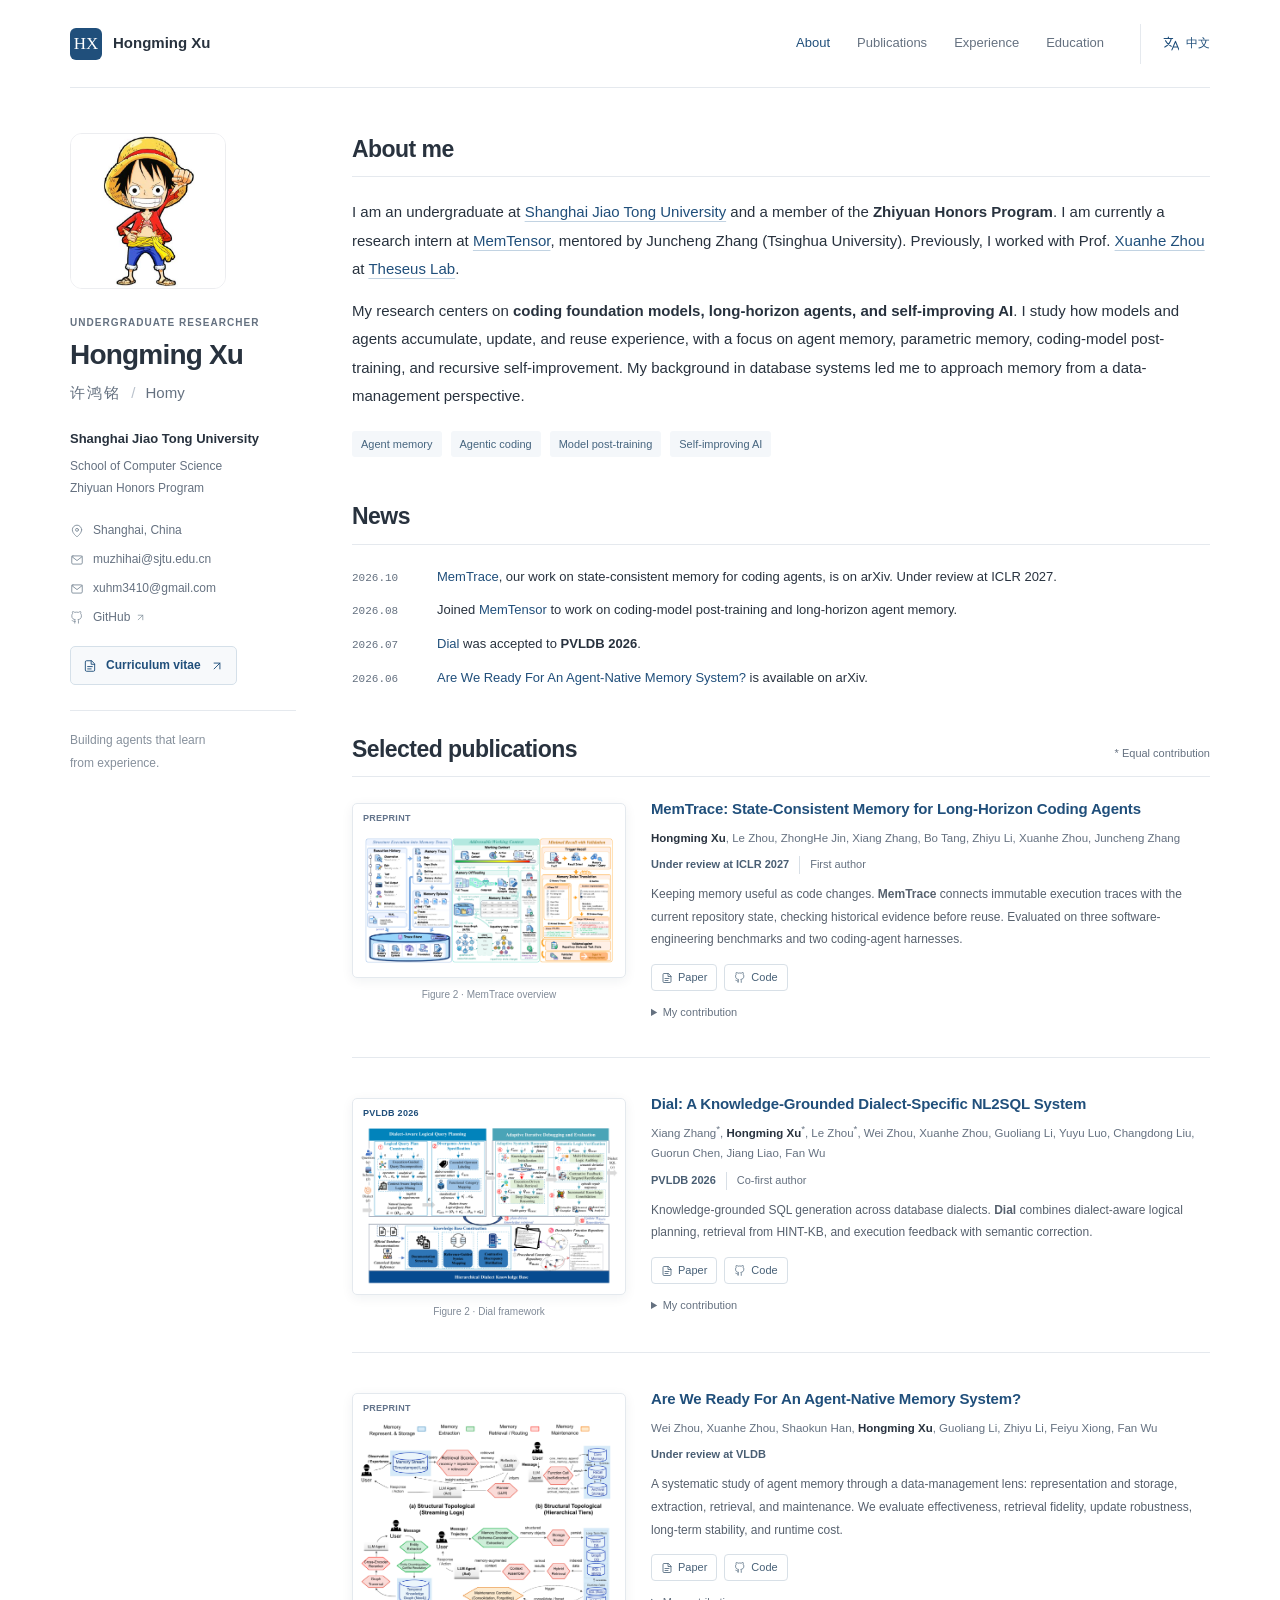
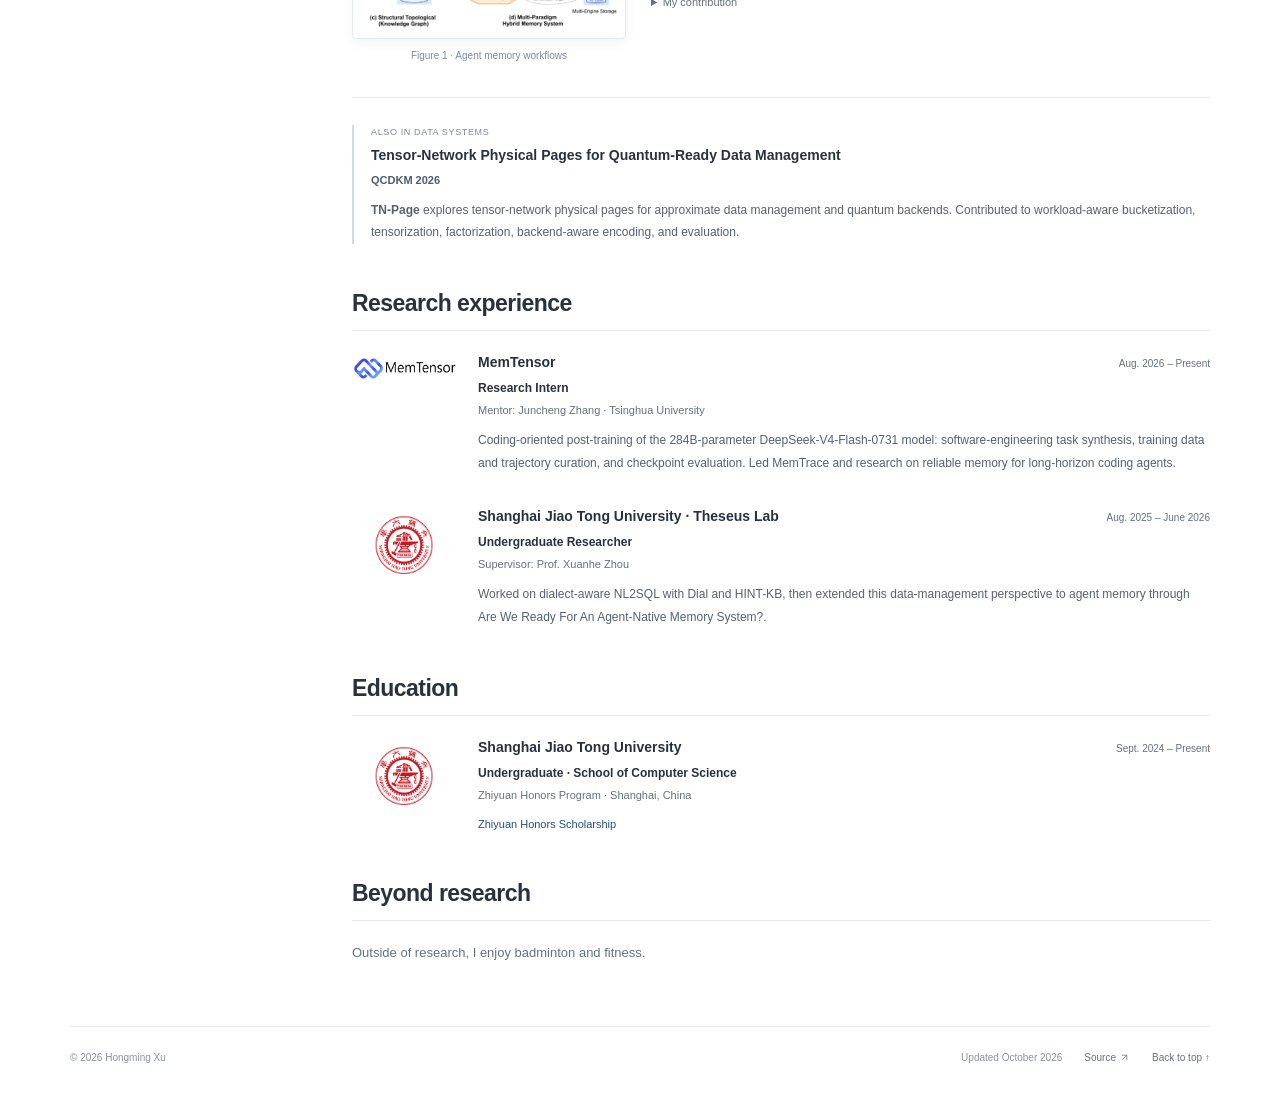
==== commit d1d827c5: "Match Dial equal-contribution marks to the paper source" ====
--- a/index.html
+++ b/index.html
@@ -114,7 +114,7 @@
       </figure>
       <div class="paper-copy">
         <h3><a href="https://arxiv.org/abs/2603.07449">Dial: A Knowledge-Grounded Dialect-Specific NL2SQL System</a></h3>
-        <p class="authors">Xiang Zhang<sup title="Equal contribution">*</sup>, <strong>Hongming Xu</strong><sup title="Equal contribution">*</sup>, Le Zhou, Wei Zhou, Xuanhe Zhou, Guoliang Li, Yuyu Luo, Changdong Liu, Guorun Chen, Jiang Liao, Fan Wu</p>
+        <p class="authors">Xiang Zhang<sup title="Equal contribution">*</sup>, <strong>Hongming Xu</strong><sup title="Equal contribution">*</sup>, Le Zhou<sup title="Equal contribution">*</sup>, Wei Zhou, Xuanhe Zhou, Guoliang Li, Yuyu Luo, Changdong Liu, Guorun Chen, Jiang Liao, Fan Wu</p>
         <p class="paper-meta"><span class="venue"><span class="">PVLDB 2026</span></span><span class="paper-role"><span class="i18n " data-lang="en" lang="en">Co-first author</span><span class="i18n " data-lang="zh" lang="zh-CN">共同第一作者</span></span></p>
         <p class="i18n paper-summary" data-lang="en" lang="en">Knowledge-grounded SQL generation across database dialects. <strong>Dial</strong> combines dialect-aware logical planning, retrieval from HINT-KB, and execution feedback with semantic correction.</p><p class="i18n paper-summary" data-lang="zh" lang="zh-CN">面向不同数据库方言的知识增强 SQL 生成。<strong>Dial</strong> 结合方言感知逻辑规划、HINT-KB 知识检索，以及执行反馈和语义修正，支持跨数据库的自然语言查询。</p>
         <div class="paper-links">
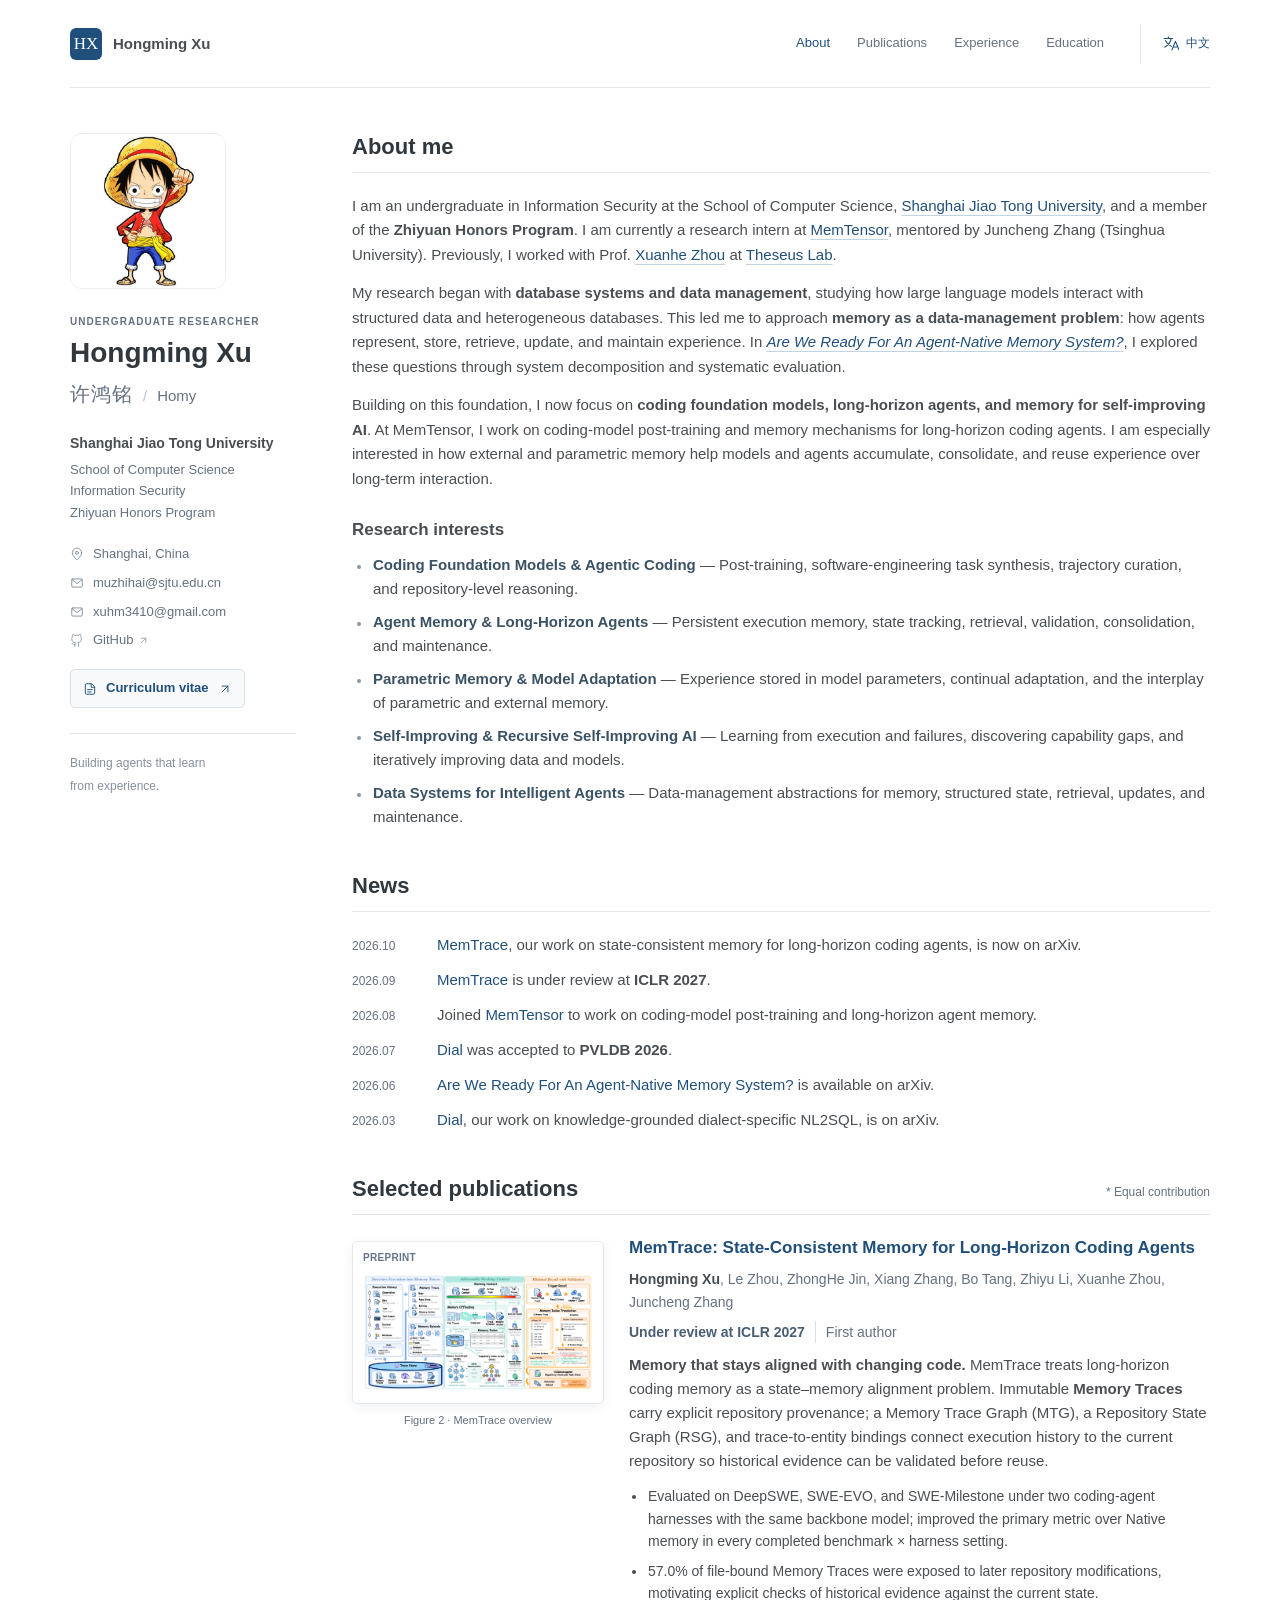
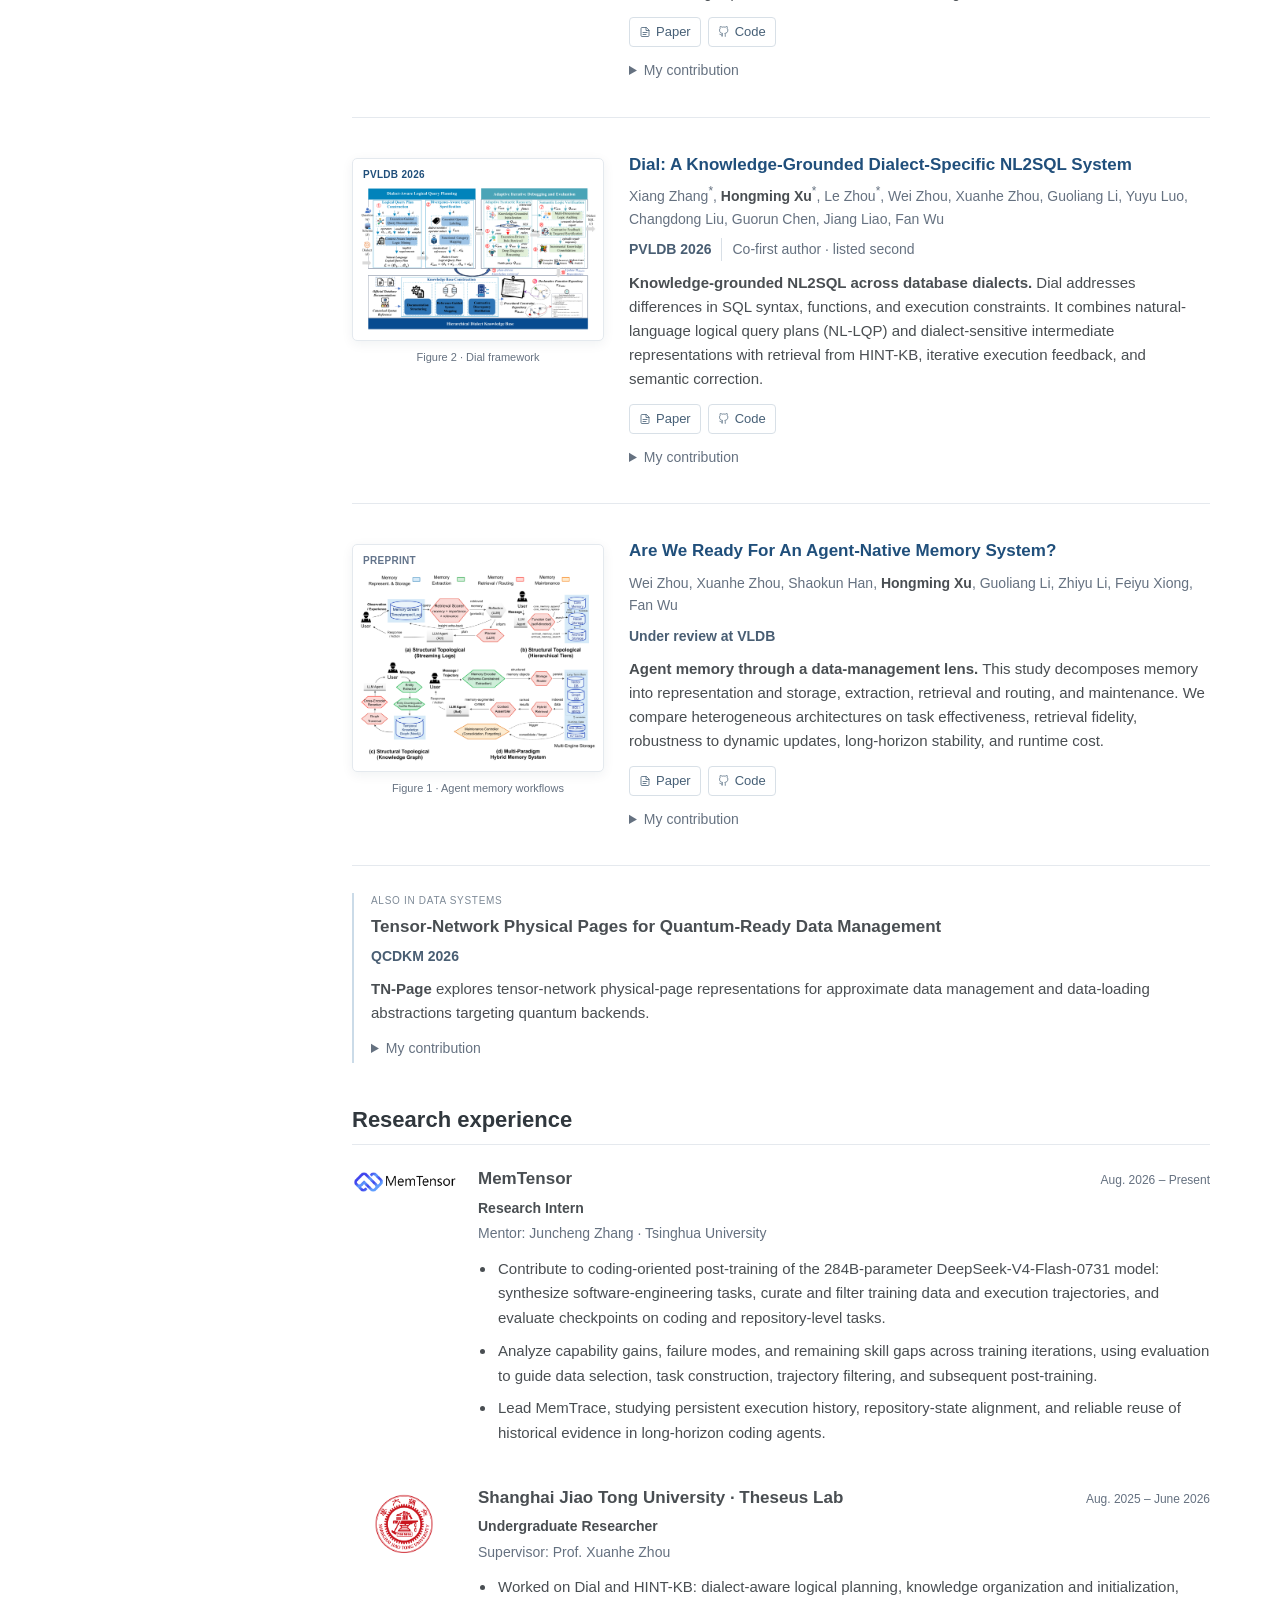
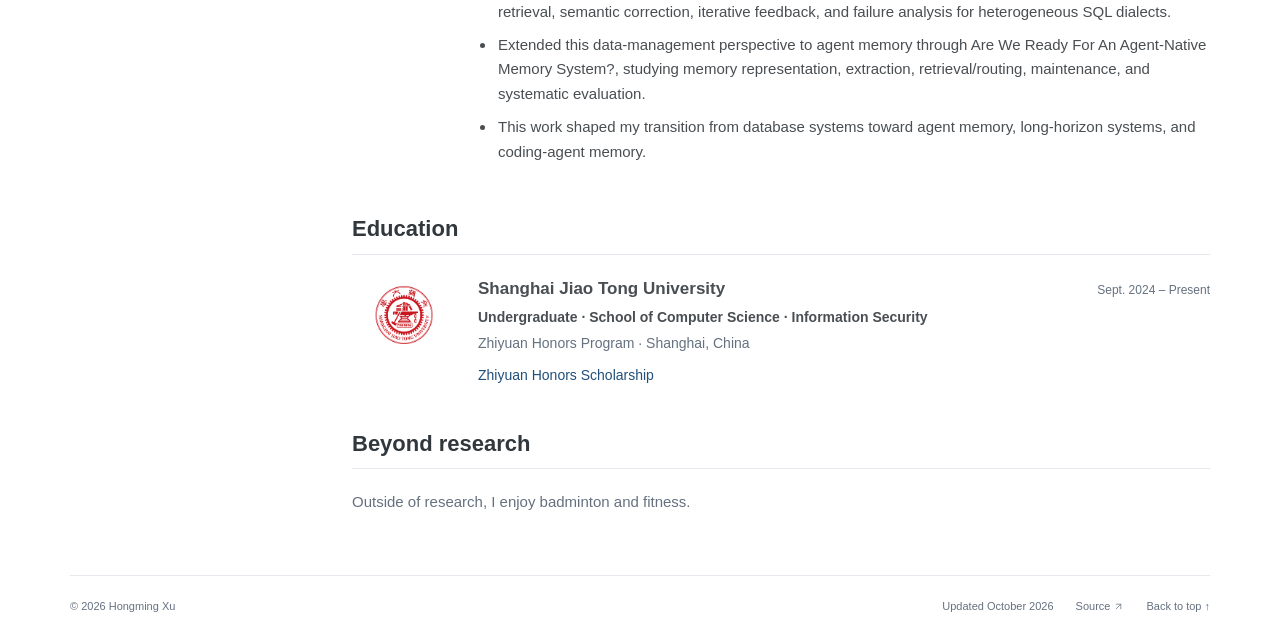
==== commit 6b81d77f: "Refresh research content, CV, and academic typography" ====
--- a/index.html
+++ b/index.html
@@ -16,7 +16,7 @@
   <link rel="icon" href="assets/images/favicon.svg" type="image/svg+xml">
   <link rel="stylesheet" href="assets/css/site.css">
   <script src="assets/js/site.js" defer></script>
-  <script type="application/ld+json">{"@context": "https://schema.org", "@type": "Person", "name": "Hongming Xu", "alternateName": ["许鸿铭", "Homy Xu"], "url": "https://homy-xu.github.io/", "image": "https://homy-xu.github.io/assets/images/avatar.png", "sameAs": ["https://github.com/Homy-Xu"], "affiliation": {"@type": "CollegeOrUniversity", "name": "Shanghai Jiao Tong University"}, "knowsAbout": ["Agent memory", "Agentic coding", "Model post-training", "Self-improving AI"]}</script>
+  <script type="application/ld+json">{"@context": "https://schema.org", "@type": "Person", "name": "Hongming Xu", "alternateName": ["许鸿铭", "Homy Xu"], "url": "https://homy-xu.github.io/", "image": "https://homy-xu.github.io/assets/images/avatar.png", "sameAs": ["https://github.com/Homy-Xu"], "affiliation": {"@type": "CollegeOrUniversity", "name": "Shanghai Jiao Tong University"}, "knowsAbout": ["Coding Foundation Models & Agentic Coding", "Agent Memory & Long-Horizon Agents", "Parametric Memory & Model Adaptation", "Self-Improving & Recursive Self-Improving AI", "Data Systems for Intelligent Agents"]}</script>
 </head>
 <body>
   <a class="skip-link" href="#main"><span class="i18n " data-lang="en" lang="en">Skip to content</span><span class="i18n " data-lang="zh" lang="zh-CN">跳转到正文</span></a>
@@ -49,7 +49,7 @@
           <h1>Hongming Xu</h1>
           <p class="other-name"><span lang="zh-CN">许鸿铭</span><span class="name-divider">/</span>Homy</p>
           <p class="profile-school"><a href="https://www.sjtu.edu.cn/"><span class="i18n " data-lang="en" lang="en">Shanghai Jiao Tong University</span><span class="i18n " data-lang="zh" lang="zh-CN">上海交通大学</span></a></p>
-          <p class="profile-program"><span class="i18n " data-lang="en" lang="en">School of Computer Science<br>Zhiyuan Honors Program</span><span class="i18n " data-lang="zh" lang="zh-CN">计算机学院<br>致远荣誉计划</span></p>
+          <p class="profile-program"><span class="i18n " data-lang="en" lang="en">School of Computer Science<br>Information Security<br>Zhiyuan Honors Program</span><span class="i18n " data-lang="zh" lang="zh-CN">计算机学院 · 信息安全专业<br>致远荣誉计划</span></p>
           <ul class="contact-links">
             <li class="location"><svg class="icon" aria-hidden="true"><use href="#icon-pin"/></svg><span class="i18n " data-lang="en" lang="en">Shanghai, China</span><span class="i18n " data-lang="zh" lang="zh-CN">中国 · 上海</span></li>
             <li><a href="mailto:muzhihai@sjtu.edu.cn"><svg class="icon" aria-hidden="true"><use href="#icon-mail"/></svg>muzhihai@sjtu.edu.cn</a></li>
@@ -64,13 +64,14 @@
       <main id="main">
         <section id="about" class="section about">
           <div class="section-heading"><h2><span class="i18n " data-lang="en" lang="en">About me</span><span class="i18n " data-lang="zh" lang="zh-CN">关于我</span></h2></div>
-          <div class="intro"><p class="i18n " data-lang="en" lang="en">I am an undergraduate at <a href="https://www.sjtu.edu.cn/">Shanghai Jiao Tong University</a> and a member of the <strong>Zhiyuan Honors Program</strong>. I am currently a research intern at <a href="https://www.memtensor.cn/">MemTensor</a>, mentored by Juncheng Zhang (Tsinghua University). Previously, I worked with Prof. <a href="https://db.zhouxh.store/">Xuanhe Zhou</a> at <a href="https://theseus-labs-rsi.github.io/">Theseus Lab</a>.</p><p class="i18n " data-lang="zh" lang="zh-CN">我目前就读于<a href="https://www.sjtu.edu.cn/">上海交通大学</a>计算机学院，是<strong>致远荣誉计划</strong>成员。目前在 <a href="https://www.memtensor.cn/">MemTensor</a> 担任研究实习生，导师为 Juncheng Zhang（清华大学）；此前在 <a href="https://theseus-labs-rsi.github.io/">Theseus Lab</a> 跟随<a href="https://db.zhouxh.store/">周煊赫教授</a>开展研究。</p><p class="i18n " data-lang="en" lang="en">My research centers on <strong>coding foundation models, long-horizon agents, and self-improving AI</strong>. I study how models and agents accumulate, update, and reuse experience, with a focus on agent memory, parametric memory, coding-model post-training, and recursive self-improvement. My background in database systems led me to approach memory from a data-management perspective.</p><p class="i18n " data-lang="zh" lang="zh-CN">我的研究兴趣主要是<strong>代码基础模型、长程智能体与自我改进 AI</strong>，关注模型与智能体如何在长期交互中积累、更新和复用经验。当前重点包括智能体记忆、参数记忆、代码模型后训练与递归自我改进。数据库系统的研究背景，也让我习惯从数据管理的角度理解记忆。</p></div>
-          <ul class="research-interests" aria-label="Research interests"><li><span class="i18n " data-lang="en" lang="en">Agent memory</span><span class="i18n " data-lang="zh" lang="zh-CN">智能体记忆</span></li><li><span class="i18n " data-lang="en" lang="en">Agentic coding</span><span class="i18n " data-lang="zh" lang="zh-CN">智能体编程</span></li><li><span class="i18n " data-lang="en" lang="en">Model post-training</span><span class="i18n " data-lang="zh" lang="zh-CN">模型后训练</span></li><li><span class="i18n " data-lang="en" lang="en">Self-improving AI</span><span class="i18n " data-lang="zh" lang="zh-CN">自我改进 AI</span></li></ul>
+          <div class="intro"><p class="i18n " data-lang="en" lang="en">I am an undergraduate in Information Security at the School of Computer Science, <a href="https://www.sjtu.edu.cn/">Shanghai Jiao Tong University</a>, and a member of the <strong>Zhiyuan Honors Program</strong>. I am currently a research intern at <a href="https://www.memtensor.cn/">MemTensor</a>, mentored by Juncheng Zhang (Tsinghua University). Previously, I worked with Prof. <a href="https://db.zhouxh.store/">Xuanhe Zhou</a> at <a href="https://theseus-labs-rsi.github.io/">Theseus Lab</a>.</p><p class="i18n " data-lang="zh" lang="zh-CN">我目前就读于<a href="https://www.sjtu.edu.cn/">上海交通大学</a>计算机学院信息安全专业，是<strong>致远荣誉计划</strong>成员。目前在 <a href="https://www.memtensor.cn/">MemTensor</a> 担任研究实习生，导师为 Juncheng Zhang（清华大学）；此前在 <a href="https://theseus-labs-rsi.github.io/">Theseus Lab</a> 跟随<a href="https://db.zhouxh.store/">周煊赫教授</a>开展研究。</p><p class="i18n " data-lang="en" lang="en">My research began with <strong>database systems and data management</strong>, studying how large language models interact with structured data and heterogeneous databases. This led me to approach <strong>memory as a data-management problem</strong>: how agents represent, store, retrieve, update, and maintain experience. In <a href="#memorydata"><em>Are We Ready For An Agent-Native Memory System?</em></a>, I explored these questions through system decomposition and systematic evaluation.</p><p class="i18n " data-lang="zh" lang="zh-CN">我的研究始于<strong>数据库系统与数据管理</strong>，关注大语言模型如何与结构化数据及异构数据库交互。这段经历让我开始将<strong>记忆视为一个数据管理问题</strong>：智能体应如何表示、存储、检索、更新和维护经验？在 <a href="#memorydata"><em>Are We Ready For An Agent-Native Memory System?</em></a> 中，我通过系统模块划分与系统性评测探索了这些问题。</p><p class="i18n " data-lang="en" lang="en">Building on this foundation, I now focus on <strong>coding foundation models, long-horizon agents, and memory for self-improving AI</strong>. At MemTensor, I work on coding-model post-training and memory mechanisms for long-horizon coding agents. I am especially interested in how external and parametric memory help models and agents accumulate, consolidate, and reuse experience over long-term interaction.</p><p class="i18n " data-lang="zh" lang="zh-CN">在此基础上，我目前关注<strong>代码基础模型、长程智能体，以及服务于自我改进 AI 的记忆机制</strong>。在 MemTensor，我参与代码模型后训练，并研究长程代码智能体的记忆机制。我尤其关注外部记忆与参数记忆如何帮助模型和智能体在长期交互中积累、整合和复用经验。</p></div>
+          <h3 class="interests-heading" id="interests-heading"><span class="i18n " data-lang="en" lang="en">Research interests</span><span class="i18n " data-lang="zh" lang="zh-CN">研究兴趣</span></h3>
+          <ul class="research-interests" aria-labelledby="interests-heading"><li><strong><span class="i18n " data-lang="en" lang="en">Coding Foundation Models &amp; Agentic Coding</span><span class="i18n " data-lang="zh" lang="zh-CN">代码基础模型与智能体编程</span></strong> — <span class="i18n " data-lang="en" lang="en">Post-training, software-engineering task synthesis, trajectory curation, and repository-level reasoning.</span><span class="i18n " data-lang="zh" lang="zh-CN">模型后训练、软件工程任务合成、轨迹筛选与仓库级推理。</span></li><li><strong><span class="i18n " data-lang="en" lang="en">Agent Memory &amp; Long-Horizon Agents</span><span class="i18n " data-lang="zh" lang="zh-CN">智能体记忆与长程智能体</span></strong> — <span class="i18n " data-lang="en" lang="en">Persistent execution memory, state tracking, retrieval, validation, consolidation, and maintenance.</span><span class="i18n " data-lang="zh" lang="zh-CN">持久化执行记忆、状态跟踪、检索、验证、整合与维护。</span></li><li><strong><span class="i18n " data-lang="en" lang="en">Parametric Memory &amp; Model Adaptation</span><span class="i18n " data-lang="zh" lang="zh-CN">参数记忆与模型适应</span></strong> — <span class="i18n " data-lang="en" lang="en">Experience stored in model parameters, continual adaptation, and the interplay of parametric and external memory.</span><span class="i18n " data-lang="zh" lang="zh-CN">模型参数中的经验存储、持续适应，以及参数记忆与外部记忆的交互。</span></li><li><strong><span class="i18n " data-lang="en" lang="en">Self-Improving &amp; Recursive Self-Improving AI</span><span class="i18n " data-lang="zh" lang="zh-CN">自我改进与递归自我改进 AI</span></strong> — <span class="i18n " data-lang="en" lang="en">Learning from execution and failures, discovering capability gaps, and iteratively improving data and models.</span><span class="i18n " data-lang="zh" lang="zh-CN">从执行与失败中学习、发现能力缺口，以及迭代改进数据与模型。</span></li><li><strong><span class="i18n " data-lang="en" lang="en">Data Systems for Intelligent Agents</span><span class="i18n " data-lang="zh" lang="zh-CN">面向智能体的数据系统</span></strong> — <span class="i18n " data-lang="en" lang="en">Data-management abstractions for memory, structured state, retrieval, updates, and maintenance.</span><span class="i18n " data-lang="zh" lang="zh-CN">面向记忆、结构化状态、检索、更新与维护的数据管理抽象。</span></li></ul>
         </section>
 
         <section id="news" class="section news-section">
           <div class="section-heading"><h2><span class="i18n " data-lang="en" lang="en">News</span><span class="i18n " data-lang="zh" lang="zh-CN">近况</span></h2></div>
-          <ul class="news-list"><li><time datetime="2026-10">2026.10</time><div><span class="i18n " data-lang="en" lang="en"><a href="https://arxiv.org/abs/2610.04838">MemTrace</a>, our work on state-consistent memory for coding agents, is on arXiv. Under review at ICLR 2027.</span><span class="i18n " data-lang="zh" lang="zh-CN">面向代码智能体的状态一致性记忆工作 <a href="https://arxiv.org/abs/2610.04838">MemTrace</a> 已发布于 arXiv，目前在 ICLR 2027 审稿中。</span></div></li><li><time datetime="2026-08">2026.08</time><div><span class="i18n " data-lang="en" lang="en">Joined <a href="https://www.memtensor.cn/">MemTensor</a> to work on coding-model post-training and long-horizon agent memory.</span><span class="i18n " data-lang="zh" lang="zh-CN">加入 <a href="https://www.memtensor.cn/">MemTensor</a>，研究代码模型后训练与长程智能体记忆。</span></div></li><li><time datetime="2026-07">2026.07</time><div><span class="i18n " data-lang="en" lang="en"><a href="https://arxiv.org/abs/2603.07449">Dial</a> was accepted to <strong>PVLDB 2026</strong>.</span><span class="i18n " data-lang="zh" lang="zh-CN"><a href="https://arxiv.org/abs/2603.07449">Dial</a> 被 <strong>PVLDB 2026</strong> 接收。</span></div></li><li><time datetime="2026-06">2026.06</time><div><span class="i18n " data-lang="en" lang="en"><a href="https://arxiv.org/abs/2606.24775">Are We Ready For An Agent-Native Memory System?</a> is available on arXiv.</span><span class="i18n " data-lang="zh" lang="zh-CN"><a href="https://arxiv.org/abs/2606.24775">Are We Ready For An Agent-Native Memory System?</a> 已发布于 arXiv。</span></div></li></ul>
+          <ul class="news-list"><li><time datetime="2026-10">2026.10</time><div><span class="i18n " data-lang="en" lang="en"><a href="https://arxiv.org/abs/2610.04838">MemTrace</a>, our work on state-consistent memory for long-horizon coding agents, is now on arXiv.</span><span class="i18n " data-lang="zh" lang="zh-CN">面向长程代码智能体的状态一致性记忆工作 <a href="https://arxiv.org/abs/2610.04838">MemTrace</a> 已发布于 arXiv。</span></div></li><li><time datetime="2026-09">2026.09</time><div><span class="i18n " data-lang="en" lang="en"><a href="https://arxiv.org/abs/2610.04838">MemTrace</a> is under review at <strong>ICLR 2027</strong>.</span><span class="i18n " data-lang="zh" lang="zh-CN"><a href="https://arxiv.org/abs/2610.04838">MemTrace</a> 已提交 <strong>ICLR 2027</strong>，目前审稿中。</span></div></li><li><time datetime="2026-08">2026.08</time><div><span class="i18n " data-lang="en" lang="en">Joined <a href="https://www.memtensor.cn/">MemTensor</a> to work on coding-model post-training and long-horizon agent memory.</span><span class="i18n " data-lang="zh" lang="zh-CN">加入 <a href="https://www.memtensor.cn/">MemTensor</a>，研究代码模型后训练与长程智能体记忆。</span></div></li><li><time datetime="2026-07">2026.07</time><div><span class="i18n " data-lang="en" lang="en"><a href="https://arxiv.org/abs/2603.07449">Dial</a> was accepted to <strong>PVLDB 2026</strong>.</span><span class="i18n " data-lang="zh" lang="zh-CN"><a href="https://arxiv.org/abs/2603.07449">Dial</a> 被 <strong>PVLDB 2026</strong> 接收。</span></div></li><li><time datetime="2026-06">2026.06</time><div><span class="i18n " data-lang="en" lang="en"><a href="https://arxiv.org/abs/2606.24775">Are We Ready For An Agent-Native Memory System?</a> is available on arXiv.</span><span class="i18n " data-lang="zh" lang="zh-CN"><a href="https://arxiv.org/abs/2606.24775">Are We Ready For An Agent-Native Memory System?</a> 已发布于 arXiv。</span></div></li><li><time datetime="2026-03">2026.03</time><div><span class="i18n " data-lang="en" lang="en"><a href="https://arxiv.org/abs/2603.07449">Dial</a>, our work on knowledge-grounded dialect-specific NL2SQL, is on arXiv.</span><span class="i18n " data-lang="zh" lang="zh-CN">知识增强的方言感知 NL2SQL 工作 <a href="https://arxiv.org/abs/2603.07449">Dial</a> 已发布于 arXiv。</span></div></li></ul>
         </section>
 
         <section id="publications" class="section">
@@ -92,12 +93,13 @@
         <h3><a href="https://arxiv.org/abs/2610.04838">MemTrace: State-Consistent Memory for Long-Horizon Coding Agents</a></h3>
         <p class="authors"><strong>Hongming Xu</strong>, Le Zhou, ZhongHe Jin, Xiang Zhang, Bo Tang, Zhiyu Li, Xuanhe Zhou, Juncheng Zhang</p>
         <p class="paper-meta"><span class="venue"><span class="i18n " data-lang="en" lang="en">Under review at ICLR 2027</span><span class="i18n " data-lang="zh" lang="zh-CN">ICLR 2027 审稿中</span></span><span class="paper-role"><span class="i18n " data-lang="en" lang="en">First author</span><span class="i18n " data-lang="zh" lang="zh-CN">第一作者</span></span></p>
-        <p class="i18n paper-summary" data-lang="en" lang="en">Keeping memory useful as code changes. <strong>MemTrace</strong> connects immutable execution traces with the current repository state, checking historical evidence before reuse. Evaluated on three software-engineering benchmarks and two coding-agent harnesses.</p><p class="i18n paper-summary" data-lang="zh" lang="zh-CN">让记忆随代码演化保持有效。<strong>MemTrace</strong> 将不可变的执行轨迹与当前仓库状态关联，在复用历史证据前检查其有效性，并在三个软件工程基准、两种代码智能体框架上进行评测。</p>
+        <p class="i18n paper-summary" data-lang="en" lang="en"><strong>Memory that stays aligned with changing code.</strong> MemTrace treats long-horizon coding memory as a state–memory alignment problem. Immutable <strong>Memory Traces</strong> carry explicit repository provenance; a Memory Trace Graph (MTG), a Repository State Graph (RSG), and trace-to-entity bindings connect execution history to the current repository so historical evidence can be validated before reuse.</p><p class="i18n paper-summary" data-lang="zh" lang="zh-CN"><strong>让记忆与持续变化的代码保持一致。</strong>MemTrace 将长程代码智能体的记忆建模为状态与记忆的对齐问题。不可变的 <strong>Memory Traces</strong> 保存明确的仓库来源信息；Memory Trace Graph（MTG）、Repository State Graph（RSG）及轨迹与实体间的绑定，将执行历史关联到当前仓库，以便在复用历史证据前验证其有效性。</p>
+        <ul class="paper-highlights"><li><span class="i18n " data-lang="en" lang="en">Evaluated on DeepSWE, SWE-EVO, and SWE-Milestone under two coding-agent harnesses with the same backbone model; improved the primary metric over Native memory in every completed benchmark × harness setting.</span><span class="i18n " data-lang="zh" lang="zh-CN">在相同基础模型下，基于两种代码智能体框架评测 DeepSWE、SWE-EVO 和 SWE-Milestone；在已完成的各组基准与框架组合中，主要指标均优于对应的 Native 记忆策略。</span></li><li><span class="i18n " data-lang="en" lang="en">57.0% of file-bound Memory Traces were exposed to later repository modifications, motivating explicit checks of historical evidence against the current state.</span><span class="i18n " data-lang="zh" lang="zh-CN">57.0% 的文件关联 Memory Traces 所对应的文件在后续执行中发生过修改，说明有必要依据当前状态检查历史证据。</span></li></ul>
         <div class="paper-links">
           <a href="https://arxiv.org/abs/2610.04838"><svg class="icon" aria-hidden="true"><use href="#icon-file"/></svg><span class="i18n " data-lang="en" lang="en">Paper</span><span class="i18n " data-lang="zh" lang="zh-CN">论文</span></a>
           <a href="https://github.com/Homy-Xu/MemTrace"><svg class="icon" aria-hidden="true"><use href="#icon-github"/></svg><span class="i18n " data-lang="en" lang="en">Code</span><span class="i18n " data-lang="zh" lang="zh-CN">代码</span></a>
         </div>
-        <details class="contribution"><summary><span class="i18n " data-lang="en" lang="en">My contribution</span><span class="i18n " data-lang="zh" lang="zh-CN">我的贡献</span></summary><p class="i18n " data-lang="en" lang="en">Led the design and development of the state-consistent memory system, including structured execution traces, repository grounding, and evaluation against native memory strategies.</p><p class="i18n " data-lang="zh" lang="zh-CN">主导状态一致性记忆系统的设计与开发，包括结构化执行轨迹、仓库状态关联，以及与原生记忆策略的对照评测。</p></details>
+        <details class="contribution"><summary><span class="i18n " data-lang="en" lang="en">My contribution</span><span class="i18n " data-lang="zh" lang="zh-CN">我的贡献</span></summary><ul class=""><li><span class="i18n " data-lang="en" lang="en">Led the design and development of MemTrace, including structured execution traces, repository-state grounding, and validation before memory reuse.</span><span class="i18n " data-lang="zh" lang="zh-CN">主导 MemTrace 的设计与开发，包括结构化执行轨迹、仓库状态关联，以及记忆复用前的有效性验证。</span></li><li><span class="i18n " data-lang="en" lang="en">Studied the interaction between persistent execution history and evolving repository state, and evaluated the system against native memory strategies.</span><span class="i18n " data-lang="zh" lang="zh-CN">研究持久化执行历史与演化中的仓库状态之间的关系，并开展与原生记忆策略的对照评测。</span></li></ul></details>
       </div>
     </article>
     <article class="publication" id="dial">
@@ -115,13 +117,14 @@
       <div class="paper-copy">
         <h3><a href="https://arxiv.org/abs/2603.07449">Dial: A Knowledge-Grounded Dialect-Specific NL2SQL System</a></h3>
         <p class="authors">Xiang Zhang<sup title="Equal contribution">*</sup>, <strong>Hongming Xu</strong><sup title="Equal contribution">*</sup>, Le Zhou<sup title="Equal contribution">*</sup>, Wei Zhou, Xuanhe Zhou, Guoliang Li, Yuyu Luo, Changdong Liu, Guorun Chen, Jiang Liao, Fan Wu</p>
-        <p class="paper-meta"><span class="venue"><span class="">PVLDB 2026</span></span><span class="paper-role"><span class="i18n " data-lang="en" lang="en">Co-first author</span><span class="i18n " data-lang="zh" lang="zh-CN">共同第一作者</span></span></p>
-        <p class="i18n paper-summary" data-lang="en" lang="en">Knowledge-grounded SQL generation across database dialects. <strong>Dial</strong> combines dialect-aware logical planning, retrieval from HINT-KB, and execution feedback with semantic correction.</p><p class="i18n paper-summary" data-lang="zh" lang="zh-CN">面向不同数据库方言的知识增强 SQL 生成。<strong>Dial</strong> 结合方言感知逻辑规划、HINT-KB 知识检索，以及执行反馈和语义修正，支持跨数据库的自然语言查询。</p>
+        <p class="paper-meta"><span class="venue"><span class="">PVLDB 2026</span></span><span class="paper-role"><span class="i18n " data-lang="en" lang="en">Co-first author · listed second</span><span class="i18n " data-lang="zh" lang="zh-CN">共同第一作者 · 列第二</span></span></p>
+        <p class="i18n paper-summary" data-lang="en" lang="en"><strong>Knowledge-grounded NL2SQL across database dialects.</strong> Dial addresses differences in SQL syntax, functions, and execution constraints. It combines natural-language logical query plans (NL-LQP) and dialect-sensitive intermediate representations with retrieval from HINT-KB, iterative execution feedback, and semantic correction.</p><p class="i18n paper-summary" data-lang="zh" lang="zh-CN"><strong>面向异构数据库方言的知识增强 NL2SQL。</strong>Dial 针对不同 SQL 方言的语法、函数与执行约束差异，结合自然语言逻辑查询计划（NL-LQP）、方言敏感的中间表示、HINT-KB 知识检索、迭代执行反馈与语义修正。</p>
+
         <div class="paper-links">
           <a href="https://arxiv.org/abs/2603.07449"><svg class="icon" aria-hidden="true"><use href="#icon-file"/></svg><span class="i18n " data-lang="en" lang="en">Paper</span><span class="i18n " data-lang="zh" lang="zh-CN">论文</span></a>
           <a href="https://github.com/OpenDataBox/Dial"><svg class="icon" aria-hidden="true"><use href="#icon-github"/></svg><span class="i18n " data-lang="en" lang="en">Code</span><span class="i18n " data-lang="zh" lang="zh-CN">代码</span></a>
         </div>
-        <details class="contribution"><summary><span class="i18n " data-lang="en" lang="en">My contribution</span><span class="i18n " data-lang="zh" lang="zh-CN">我的贡献</span></summary><p class="i18n " data-lang="en" lang="en">Contributed to natural-language preprocessing, dialect-aware logical planning, HINT-KB design and initialization, dataset preparation, iterative feedback, semantic correction, and failure analysis.</p><p class="i18n " data-lang="zh" lang="zh-CN">参与自然语言预处理、方言感知逻辑规划、HINT-KB 设计与初始化、数据集准备、迭代反馈、语义修正及失败分析。</p></details>
+        <details class="contribution"><summary><span class="i18n " data-lang="en" lang="en">My contribution</span><span class="i18n " data-lang="zh" lang="zh-CN">我的贡献</span></summary><ul class=""><li><span class="i18n " data-lang="en" lang="en">Contributed to natural-language request preprocessing and NL-LQP / dialect-aware logical planning, supporting semantic decomposition from requests to logical plans.</span><span class="i18n " data-lang="zh" lang="zh-CN">参与自然语言请求预处理与 NL-LQP / 方言感知逻辑规划，支持从用户请求到逻辑计划的语义分解。</span></li><li><span class="i18n " data-lang="en" lang="en">Worked on dialect-sensitive intermediate representations, operator annotation, and knowledge retrieval for date, string, and type-conversion semantics.</span><span class="i18n " data-lang="zh" lang="zh-CN">参与方言敏感的中间表示、算子标注，以及面向日期、字符串、类型转换等易错语义的知识检索。</span></li><li><span class="i18n " data-lang="en" lang="en">Participated in HINT-KB design and initialization, dataset preparation, multi-round feedback, semantic correction, failure analysis, and rebuttal revisions.</span><span class="i18n " data-lang="zh" lang="zh-CN">参与 HINT-KB 设计与初始化、数据集准备、多轮反馈生成、语义修正、失败分析及 rebuttal 修改。</span></li></ul></details>
       </div>
     </article>
     <article class="publication" id="memorydata">
@@ -140,19 +143,21 @@
         <h3><a href="https://arxiv.org/abs/2606.24775">Are We Ready For An Agent-Native Memory System?</a></h3>
         <p class="authors">Wei Zhou, Xuanhe Zhou, Shaokun Han, <strong>Hongming Xu</strong>, Guoliang Li, Zhiyu Li, Feiyu Xiong, Fan Wu</p>
         <p class="paper-meta"><span class="venue"><span class="i18n " data-lang="en" lang="en">Under review at VLDB</span><span class="i18n " data-lang="zh" lang="zh-CN">VLDB 审稿中</span></span></p>
-        <p class="i18n paper-summary" data-lang="en" lang="en">A systematic study of agent memory through a data-management lens: representation and storage, extraction, retrieval, and maintenance. We evaluate effectiveness, retrieval fidelity, update robustness, long-term stability, and runtime cost.</p><p class="i18n paper-summary" data-lang="zh" lang="zh-CN">从数据管理视角系统研究智能体记忆，覆盖表示与存储、提取、检索和维护，并评估任务效果、检索保真度、动态更新鲁棒性、长期稳定性及运行成本。</p>
+        <p class="i18n paper-summary" data-lang="en" lang="en"><strong>Agent memory through a data-management lens.</strong> This study decomposes memory into representation and storage, extraction, retrieval and routing, and maintenance. We compare heterogeneous architectures on task effectiveness, retrieval fidelity, robustness to dynamic updates, long-horizon stability, and runtime cost.</p><p class="i18n paper-summary" data-lang="zh" lang="zh-CN"><strong>从数据管理视角理解智能体记忆。</strong>这项工作将记忆系统划分为表示与存储、提取、检索与路由、维护四类模块，并从任务效果、检索保真度、动态更新鲁棒性、长程稳定性和运行成本等方面比较异构记忆架构。</p>
+
         <div class="paper-links">
           <a href="https://arxiv.org/abs/2606.24775"><svg class="icon" aria-hidden="true"><use href="#icon-file"/></svg><span class="i18n " data-lang="en" lang="en">Paper</span><span class="i18n " data-lang="zh" lang="zh-CN">论文</span></a>
           <a href="https://github.com/OpenDataBox/MemoryData"><svg class="icon" aria-hidden="true"><use href="#icon-github"/></svg><span class="i18n " data-lang="en" lang="en">Code</span><span class="i18n " data-lang="zh" lang="zh-CN">代码</span></a>
         </div>
-        <details class="contribution"><summary><span class="i18n " data-lang="en" lang="en">My contribution</span><span class="i18n " data-lang="zh" lang="zh-CN">我的贡献</span></summary><p class="i18n " data-lang="en" lang="en">Contributed to the decomposition of memory systems, systematic evaluation across diverse workloads, and experimental analysis of retrieval, updates, stability, and cost.</p><p class="i18n " data-lang="zh" lang="zh-CN">参与记忆系统模块划分、跨工作负载的系统评测，以及检索、更新、稳定性与成本的实验分析。</p></details>
+        <details class="contribution"><summary><span class="i18n " data-lang="en" lang="en">My contribution</span><span class="i18n " data-lang="zh" lang="zh-CN">我的贡献</span></summary><ul class=""><li><span class="i18n " data-lang="en" lang="en">Participated in decomposing memory systems into representation and storage, extraction, retrieval/routing, and maintenance modules.</span><span class="i18n " data-lang="zh" lang="zh-CN">参与将记忆系统划分为表示与存储、提取、检索与路由、维护等核心模块。</span></li><li><span class="i18n " data-lang="en" lang="en">Contributed to systematic evaluation of task effectiveness, retrieval fidelity, update robustness, long-horizon stability, and runtime cost.</span><span class="i18n " data-lang="zh" lang="zh-CN">参与任务效果、检索保真度、更新鲁棒性、长程稳定性与运行成本的系统性评测。</span></li><li><span class="i18n " data-lang="en" lang="en">Analyzed where memory architectures succeed or fail across conversational QA, factual recall, temporal reasoning, and long-running scenarios.</span><span class="i18n " data-lang="zh" lang="zh-CN">参与分析不同记忆架构在对话问答、事实回忆、时序推理与长期运行场景中的表现及适用条件。</span></li></ul></details>
       </div>
     </article></div>
           <article class="additional-publication">
             <p class="additional-label"><span class="i18n " data-lang="en" lang="en">Also in data systems</span><span class="i18n " data-lang="zh" lang="zh-CN">其他数据系统工作</span></p>
             <h3>Tensor-Network Physical Pages for Quantum-Ready Data Management</h3>
             <p class="paper-meta"><span class="venue">QCDKM 2026</span></p>
-            <p class="i18n paper-summary" data-lang="en" lang="en"><strong>TN-Page</strong> explores tensor-network physical pages for approximate data management and quantum backends. Contributed to workload-aware bucketization, tensorization, factorization, backend-aware encoding, and evaluation.</p><p class="i18n paper-summary" data-lang="zh" lang="zh-CN"><strong>TN-Page</strong> 探索面向近似数据管理与量子后端的张量网络物理页。参与工作负载感知分桶、张量化、分解、后端感知编码及评测。</p>
+            <p class="i18n paper-summary" data-lang="en" lang="en"><strong>TN-Page</strong> explores tensor-network physical-page representations for approximate data management and data-loading abstractions targeting quantum backends.</p><p class="i18n paper-summary" data-lang="zh" lang="zh-CN"><strong>TN-Page</strong> 探索面向近似数据管理的张量网络物理页表示，以及面向量子后端的数据加载抽象。</p>
+            <details class="contribution"><summary><span class="i18n " data-lang="en" lang="en">My contribution</span><span class="i18n " data-lang="zh" lang="zh-CN">我的贡献</span></summary><ul class=""><li><span class="i18n " data-lang="en" lang="en">Contributed to workload-aware bucketization, semantic tensorization, tensor-network factorization, and backend-aware encoding.</span><span class="i18n " data-lang="zh" lang="zh-CN">参与工作负载感知分桶、语义张量化、张量网络分解与后端感知编码。</span></li><li><span class="i18n " data-lang="en" lang="en">Helped organize evaluation around fidelity, compression, qubit usage, and gate depth.</span><span class="i18n " data-lang="zh" lang="zh-CN">参与围绕保真度、压缩率、量子比特使用量与门深度组织评测。</span></li></ul></details>
           </article>
         </section>
 
@@ -165,7 +170,7 @@
         <div class="item-heading"><h3><a href="https://www.memtensor.cn/">MemTensor</a></h3><span class="date"><span class="i18n " data-lang="en" lang="en">Aug. 2026 – Present</span><span class="i18n " data-lang="zh" lang="zh-CN">2026.08 – 至今</span></span></div>
         <p class="position"><span class="i18n " data-lang="en" lang="en">Research Intern</span><span class="i18n " data-lang="zh" lang="zh-CN">研究实习生</span></p>
         <p class="mentor"><span class="i18n " data-lang="en" lang="en">Mentor: Juncheng Zhang · Tsinghua University</span><span class="i18n " data-lang="zh" lang="zh-CN">导师：Juncheng Zhang · 清华大学</span></p>
-        <p class="i18n experience-description" data-lang="en" lang="en">Coding-oriented post-training of the 284B-parameter DeepSeek-V4-Flash-0731 model: software-engineering task synthesis, training data and trajectory curation, and checkpoint evaluation. Led MemTrace and research on reliable memory for long-horizon coding agents.</p><p class="i18n experience-description" data-lang="zh" lang="zh-CN">参与 284B 参数 DeepSeek-V4-Flash-0731 模型的代码后训练，包括软件工程任务合成、训练数据与执行轨迹筛选、模型评测。主导 MemTrace，研究长程代码智能体中历史证据的可靠复用。</p>
+        <ul class="experience-details"><li><span class="i18n " data-lang="en" lang="en">Contribute to coding-oriented post-training of the 284B-parameter DeepSeek-V4-Flash-0731 model: synthesize software-engineering tasks, curate and filter training data and execution trajectories, and evaluate checkpoints on coding and repository-level tasks.</span><span class="i18n " data-lang="zh" lang="zh-CN">参与 284B 参数 DeepSeek-V4-Flash-0731 模型的代码后训练：合成软件工程任务，整理与筛选训练数据及执行轨迹，并在代码与仓库级任务上评测模型检查点。</span></li><li><span class="i18n " data-lang="en" lang="en">Analyze capability gains, failure modes, and remaining skill gaps across training iterations, using evaluation to guide data selection, task construction, trajectory filtering, and subsequent post-training.</span><span class="i18n " data-lang="zh" lang="zh-CN">分析各轮训练中的能力提升、失败模式与剩余能力缺口，以评测结果指导数据选择、任务构造、轨迹筛选及后续训练。</span></li><li><span class="i18n " data-lang="en" lang="en">Lead MemTrace, studying persistent execution history, repository-state alignment, and reliable reuse of historical evidence in long-horizon coding agents.</span><span class="i18n " data-lang="zh" lang="zh-CN">主导 MemTrace，研究长程代码智能体的持久化执行历史、仓库状态对齐，以及历史证据的可靠复用。</span></li></ul>
       </div>
     </article>
     <article class="experience-item">
@@ -174,7 +179,7 @@
         <div class="item-heading"><h3><a href="https://theseus-labs-rsi.github.io/">Shanghai Jiao Tong University · Theseus Lab</a></h3><span class="date"><span class="i18n " data-lang="en" lang="en">Aug. 2025 – June 2026</span><span class="i18n " data-lang="zh" lang="zh-CN">2025.08 – 2026.06</span></span></div>
         <p class="position"><span class="i18n " data-lang="en" lang="en">Undergraduate Researcher</span><span class="i18n " data-lang="zh" lang="zh-CN">本科生科研</span></p>
         <p class="mentor"><span class="i18n " data-lang="en" lang="en">Supervisor: Prof. Xuanhe Zhou</span><span class="i18n " data-lang="zh" lang="zh-CN">导师：周煊赫教授</span></p>
-        <p class="i18n experience-description" data-lang="en" lang="en">Worked on dialect-aware NL2SQL with Dial and HINT-KB, then extended this data-management perspective to agent memory through Are We Ready For An Agent-Native Memory System?.</p><p class="i18n experience-description" data-lang="zh" lang="zh-CN">参与 Dial 与 HINT-KB 的方言感知 NL2SQL 研究，随后通过 Are We Ready For An Agent-Native Memory System? 将数据管理视角拓展到智能体记忆。</p>
+        <ul class="experience-details"><li><span class="i18n " data-lang="en" lang="en">Worked on Dial and HINT-KB: dialect-aware logical planning, knowledge organization and initialization, retrieval, semantic correction, iterative feedback, and failure analysis for heterogeneous SQL dialects.</span><span class="i18n " data-lang="zh" lang="zh-CN">参与 Dial 与 HINT-KB，研究异构 SQL 方言下的逻辑规划、知识组织与初始化、检索、语义修正、迭代反馈及失败分析。</span></li><li><span class="i18n " data-lang="en" lang="en">Extended this data-management perspective to agent memory through Are We Ready For An Agent-Native Memory System?, studying memory representation, extraction, retrieval/routing, maintenance, and systematic evaluation.</span><span class="i18n " data-lang="zh" lang="zh-CN">通过 Are We Ready For An Agent-Native Memory System? 将数据管理视角拓展到智能体记忆，研究记忆表示、提取、检索与路由、维护及系统性评测。</span></li><li><span class="i18n " data-lang="en" lang="en">This work shaped my transition from database systems toward agent memory, long-horizon systems, and coding-agent memory.</span><span class="i18n " data-lang="zh" lang="zh-CN">这段研究经历推动了我从数据库系统向智能体记忆、长程系统及代码智能体记忆的转向。</span></li></ul>
       </div>
     </article>
         </section>
@@ -185,7 +190,7 @@
             <div class="organization-logo"><img src="assets/images/logos/sjtu-seal.png" alt="Shanghai Jiao Tong University logo" width="2805" height="2806" loading="lazy"></div>
             <div class="experience-copy">
               <div class="item-heading"><h3><a href="https://www.sjtu.edu.cn/"><span class="i18n " data-lang="en" lang="en">Shanghai Jiao Tong University</span><span class="i18n " data-lang="zh" lang="zh-CN">上海交通大学</span></a></h3><span class="date"><span class="i18n " data-lang="en" lang="en">Sept. 2024 – Present</span><span class="i18n " data-lang="zh" lang="zh-CN">2024.09 – 至今</span></span></div>
-              <p class="position"><span class="i18n " data-lang="en" lang="en">Undergraduate · School of Computer Science</span><span class="i18n " data-lang="zh" lang="zh-CN">本科 · 计算机学院</span></p>
+              <p class="position"><span class="i18n " data-lang="en" lang="en">Undergraduate · School of Computer Science · Information Security</span><span class="i18n " data-lang="zh" lang="zh-CN">本科 · 计算机学院 · 信息安全专业</span></p>
               <p class="mentor"><span class="i18n " data-lang="en" lang="en">Zhiyuan Honors Program · Shanghai, China</span><span class="i18n " data-lang="zh" lang="zh-CN">致远荣誉计划 · 中国上海</span></p>
               <p class="honor"><span class="i18n " data-lang="en" lang="en">Zhiyuan Honors Scholarship</span><span class="i18n " data-lang="zh" lang="zh-CN">致远荣誉奖学金</span></p>
             </div>
--- a/assets/css/site.css
+++ b/assets/css/site.css
@@ -1,16 +1,16 @@
 :root {
-  --ink: #28323e;
+  --ink: #494e52;
   --muted: #657180;
   --blue: #204f7b;
   --blue-dark: #153653;
   --line: #e5e9ee;
   --soft: #f4f7fa;
-  --font: -apple-system, BlinkMacSystemFont, "Segoe UI", "Helvetica Neue", Arial, "PingFang SC", "Microsoft YaHei", sans-serif;
+  --font: "Trebuchet MS", Helvetica, Arial, "PingFang SC", "Microsoft YaHei", sans-serif;
   color-scheme: light;
 }
 * { box-sizing: border-box; }
 html { scroll-behavior: smooth; scroll-padding-top: 30px; }
-body { margin: 0; background: #fff; color: var(--ink); font: 15px/1.75 var(--font); -webkit-font-smoothing: antialiased; }
+body { margin: 0; background: #fff; color: var(--ink); font: 15px/1.6 var(--font); -webkit-font-smoothing: antialiased; }
 a { color: var(--blue); text-decoration: none; text-underline-offset: 4px; }
 a:hover { color: var(--blue-dark); text-decoration: underline; }
 button { font: inherit; }
@@ -38,73 +38,80 @@
 .profile { position: sticky; top: 30px; align-self: start; }
 .avatar { width: 156px; height: 156px; display: block; object-fit: contain; margin-bottom: 25px; border: 1px solid #ecedf0; border-radius: 12px; background: #fff; }
 .profile-eyebrow { font-size: 10px; font-weight: 600; text-transform: uppercase; letter-spacing: .105em; color: var(--muted); margin: 0 0 5px; }
-h1 { font-size: 28px; font-weight: 650; line-height: 1.3; letter-spacing: -.8px; margin: 0; }
+h1 { font-size: 28px; font-weight: 700; line-height: 1.3; margin: 0; color: #30373d; }
 .other-name { color: var(--muted); font-size: 15px; margin: 7px 0 22px; }
-.other-name [lang] { letter-spacing: .14em; }
+.other-name [lang] { font-family: "Kaiti SC", STKaiti, KaiTi, serif; font-size: 20px; letter-spacing: .05em; }
 .name-divider { padding: 0 10px; color: #bac2cc; font-weight: 300; }
-.profile-school { font-size: 13px; font-weight: 600; margin: 0 0 4px; }
+.profile-school { font-size: 14px; font-weight: 700; margin: 0 0 4px; }
 .profile-school a { color: var(--ink); }
-.profile-program { font-size: 12px; line-height: 1.85; color: var(--muted); margin: 0; }
-.contact-links { list-style: none; margin: 21px 0 18px; padding: 0; font-size: 12px; }
+.profile-program { font-size: 13px; line-height: 1.65; color: var(--muted); margin: 0; }
+.contact-links { list-style: none; margin: 21px 0 18px; padding: 0; font-size: 13px; }
 .contact-links li { display: flex; align-items: center; gap: 9px; margin: 8px 0; }
 .contact-links a { display: inline-flex; align-items: center; gap: 9px; color: var(--muted); overflow-wrap: anywhere; }
 .contact-links .icon { width: 14px; height: 14px; color: #82909c; }
 .contact-links a:hover { color: var(--blue); }
 .contact-links .icon:last-child:not(:first-child) { width: 11px; height: 11px; margin-left: -4px; }
 .location { color: var(--muted); }
-.cv-link { display: inline-flex; align-items: center; gap: 9px; padding: 8px 12px; border: 1px solid #d5e0e9; border-radius: 5px; font-size: 12px; font-weight: 550; background: #f7f9fb; }
+.cv-link { display: inline-flex; align-items: center; gap: 9px; padding: 8px 12px; border: 1px solid #d5e0e9; border-radius: 5px; font-size: 13px; font-weight: 700; background: #f7f9fb; }
 .cv-link:hover { background: #edf3f8; text-decoration: none; }
 .cv-link .icon { width: 14px; height: 14px; }
 .profile-note { font-size: 12px; line-height: 1.9; margin: 25px 0 0; color: #86909c; border-top: 1px solid var(--line); padding-top: 18px; }
 main { min-width: 0; }
 .section { scroll-margin-top: 30px; margin-bottom: 43px; }
 .section-heading { display: flex; align-items: baseline; justify-content: space-between; flex-wrap: wrap; gap: 5px 18px; margin-bottom: 21px; border-bottom: 1px solid var(--line); padding-bottom: 10px; }
-h2 { font-size: 23px; font-weight: 600; letter-spacing: -.55px; line-height: 1.45; margin: 0; }
-h3 { margin: 0; font-size: 15px; font-weight: 600; line-height: 1.55; }
+h2 { font-size: 22px; font-weight: 700; line-height: 1.3; margin: 0; color: #30373d; }
+h3 { margin: 0; font-size: 17px; font-weight: 700; line-height: 1.5; }
 p { margin: 0 0 13px; }
 p:last-child { margin-bottom: 0; }
-strong { font-weight: 600; }
-.intro { line-height: 1.9; }
+strong { font-weight: 700; }
+.intro { line-height: 1.65; }
+html[lang="zh-CN"] .intro { line-height: 1.85; }
 .intro a { text-decoration: underline; text-decoration-color: #c2d3e2; text-decoration-thickness: 1px; }
 .intro a:hover { text-decoration-color: var(--blue); }
-.research-interests { list-style: none; display: flex; gap: 7px 9px; flex-wrap: wrap; margin: 20px 0 0; padding: 0; }
-.research-interests li { color: #46657f; font-size: 11px; line-height: 1.5; padding: 5px 9px; background: var(--soft); border-radius: 3px; }
+.interests-heading { margin-top: 25px; font-size: 17px; }
+.research-interests { margin: 11px 0 0; padding-left: 19px; }
+.research-interests li { font-size: 15px; line-height: 1.6; margin: 9px 0; padding-left: 2px; }
+.research-interests strong { color: #3b5265; }
+.research-interests li::marker { color: #8297a8; font-size: .8em; }
 .news-section { margin-top: 34px; }
-.news-list { list-style: none; margin: 0; padding: 0; font-size: 13px; }
+.news-list { list-style: none; margin: 0; padding: 0; font-size: 15px; }
 .news-list li { display: grid; grid-template-columns: 70px 1fr; gap: 15px; margin: 11px 0; align-items: baseline; }
-.news-list time { font-size: 11px; font-family: ui-monospace, SFMono-Regular, Consolas, monospace; color: var(--muted); font-variant-numeric: tabular-nums; }
-.section-note { color: var(--muted); font-size: 11px; }
-.publication { display: grid; grid-template-columns: 274px minmax(0, 1fr); gap: 25px; margin: 0 0 35px; padding-bottom: 32px; border-bottom: 1px solid var(--line); scroll-margin-top: 30px; }
+.news-list time { font-size: 12px; color: var(--muted); font-variant-numeric: tabular-nums; }
+.section-note { color: var(--muted); font-size: 12px; }
+.publication { display: grid; grid-template-columns: 252px minmax(0, 1fr); gap: 25px; margin: 0 0 35px; padding-bottom: 32px; border-bottom: 1px solid var(--line); scroll-margin-top: 30px; }
 .publication:last-child { margin-bottom: 27px; }
 .paper-figure { margin: 5px 0 0; min-width: 0; }
 .figure-link { position: relative; display: block; border: 1px solid #e4e9ee; border-radius: 5px; padding: 29px 7px 9px; background: #fff; box-shadow: 0 3px 12px #172b4210; cursor: zoom-in; transition: border-color .2s, box-shadow .2s; }
 .figure-link:hover { border-color: #a5b9cb; box-shadow: 0 6px 18px #172b4217; }
 .figure-link img { display: block; width: 100%; height: auto; }
-.paper-badge { position: absolute; left: 10px; top: 8px; color: #63748b; font-size: 9px; line-height: 1.5; font-weight: 600; letter-spacing: .03em; text-transform: uppercase; }
+.paper-badge { position: absolute; left: 10px; top: 8px; color: #63748b; font-size: 10px; line-height: 1.5; font-weight: 700; letter-spacing: .03em; text-transform: uppercase; }
 .paper-badge.accepted { color: var(--blue); }
 .zoom-hint { opacity: 0; position: absolute; bottom: 6px; right: 6px; display: inline-flex; align-items: center; gap: 4px; font-size: 10px; color: var(--blue); background: #ffffffef; padding: 3px 6px; border: 1px solid var(--line); border-radius: 3px; transition: opacity .2s; }
 .zoom-hint .icon { width: 12px; height: 12px; }
 .figure-link:hover .zoom-hint, .figure-link:focus-visible .zoom-hint { opacity: 1; }
-figcaption { font-size: 10px; color: #818b98; margin-top: 8px; text-align: center; }
-.paper-copy h3 { font-size: 15px; line-height: 1.5; letter-spacing: -.15px; margin-bottom: 7px; }
-.authors { font-size: 11.5px; color: var(--muted); line-height: 1.8; margin: 0 0 8px; }
+figcaption { font-size: 11px; color: var(--muted); margin-top: 8px; text-align: center; }
+.paper-copy h3 { font-size: 17px; line-height: 1.45; margin-bottom: 8px; }
+.authors { font-size: 14px; color: var(--muted); line-height: 1.6; margin: 0 0 8px; }
 .authors strong { color: var(--ink); }
 sup { font-size: .85em; line-height: 0; }
-.paper-meta { display: flex; align-items: baseline; gap: 5px 10px; flex-wrap: wrap; font-size: 11px; margin: 0 0 9px; line-height: 1.6; }
-.venue { font-weight: 600; color: #495e73; }
+.paper-meta { display: flex; align-items: baseline; gap: 5px 10px; flex-wrap: wrap; font-size: 14px; margin: 0 0 9px; line-height: 1.6; }
+.venue { font-weight: 700; color: #495e73; }
 .paper-role { color: var(--muted); border-left: 1px solid #d8dfe6; padding-left: 10px; }
-.paper-summary { font-size: 12px; line-height: 1.9; color: #57616e; margin: 8px 0 10px; }
+.paper-summary { font-size: 15px; line-height: 1.6; margin: 10px 0 12px; }
+.paper-highlights { font-size: 14px; line-height: 1.6; padding-left: 18px; margin: 12px 0; }
+.paper-highlights li { margin: 7px 0; padding-left: 1px; }
 .paper-links { display: flex; gap: 7px; margin: 13px 0 8px; }
-.paper-links a { display: inline-flex; align-items: center; gap: 5px; font-size: 11px; padding: 3px 9px; border: 1px solid #d8e0e7; border-radius: 4px; line-height: 1.7; color: #476077; }
+.paper-links a { display: inline-flex; align-items: center; gap: 5px; font-size: 13px; padding: 3px 9px; border: 1px solid #d8e0e7; border-radius: 4px; line-height: 1.7; color: #476077; }
 .paper-links a:hover { background: var(--soft); border-color: #aabccd; text-decoration: none; }
 .paper-links .icon { width: 12px; height: 12px; }
-.contribution { font-size: 11px; color: var(--muted); margin-top: 9px; }
+.contribution { font-size: 14px; color: var(--muted); margin-top: 9px; }
 .contribution summary { cursor: pointer; width: fit-content; padding: 3px 0; }
 .contribution summary:hover { color: var(--blue); }
-.contribution p { margin: 7px 0 0; padding-left: 10px; border-left: 2px solid #dfe8f0; line-height: 1.9; }
+.contribution ul { margin: 8px 0 0; padding-left: 19px; line-height: 1.65; }
+.contribution li { padding-left: 2px; margin: 7px 0; }
 .additional-publication { padding: 0 0 0 17px; border-left: 2px solid #cbdbe8; }
-.additional-label { text-transform: uppercase; letter-spacing: .07em; color: #7e8a97; font-size: 9px; margin: 0 0 5px; }
-.additional-publication h3 { font-size: 14px; margin-bottom: 5px; }
+.additional-label { text-transform: uppercase; letter-spacing: .07em; color: #7e8a97; font-size: 10px; margin: 0 0 5px; }
+.additional-publication h3 { font-size: 17px; margin-bottom: 5px; }
 .additional-publication .paper-summary { margin-bottom: 0; }
 .experience-item { display: grid; grid-template-columns: 104px minmax(0, 1fr); gap: 22px; margin: 0 0 31px; }
 .experience-item:last-child { margin-bottom: 0; }
@@ -112,16 +119,17 @@
 .organization-logo img { width: 100%; height: 65px; object-fit: contain; object-position: center top; }
 .experience-copy { min-width: 0; }
 .item-heading { display: flex; align-items: baseline; justify-content: space-between; flex-wrap: wrap; gap: 3px 16px; }
-.item-heading h3 { font-size: 14px; }
+.item-heading h3 { font-size: 17px; }
 .item-heading h3 a { color: var(--ink); }
-.date { color: var(--muted); font-size: 10px; white-space: nowrap; font-variant-numeric: tabular-nums; }
-.position { font-size: 12px; font-weight: 550; margin: 4px 0 0; }
-.mentor { font-size: 11px; color: var(--muted); margin: 2px 0 0; }
-.experience-description { font-size: 12px; line-height: 1.9; color: #57616e; margin: 9px 0 0; }
-.honor { font-size: 11px; color: var(--blue); margin-top: 10px; }
+.date { color: var(--muted); font-size: 12px; white-space: nowrap; font-variant-numeric: tabular-nums; }
+.position { font-size: 14px; font-weight: 700; margin: 5px 0 0; }
+.mentor { font-size: 14px; color: var(--muted); margin: 3px 0 0; }
+.experience-details { font-size: 15px; line-height: 1.65; margin: 12px 0 0; padding-left: 18px; }
+.experience-details li { margin: 8px 0; padding-left: 2px; }
+.honor { font-size: 14px; color: var(--blue); margin-top: 10px; }
 .beyond { margin-bottom: 0; }
-.beyond p { font-size: 13px; color: var(--muted); }
-.footer { display: flex; align-items: center; justify-content: space-between; gap: 15px; padding: 22px 0 28px; margin-top: 61px; border-top: 1px solid var(--line); font-size: 10px; color: #89939e; }
+.beyond p { font-size: 15px; color: var(--muted); }
+.footer { display: flex; align-items: center; justify-content: space-between; gap: 15px; padding: 22px 0 28px; margin-top: 61px; border-top: 1px solid var(--line); font-size: 11px; color: var(--muted); }
 .footer > div { display: flex; gap: 22px; }
 .footer a { display: inline-flex; align-items: center; gap: 3px; color: var(--muted); }
 .footer .icon { width: 11px; height: 11px; }
@@ -130,16 +138,16 @@
 .figure-dialog::backdrop { background: #101f30b8; backdrop-filter: blur(3px); }
 .dialog-header { display: flex; align-items: flex-start; gap: 20px; justify-content: space-between; margin-bottom: 20px; }
 .dialog-eyebrow { font-size: 10px; letter-spacing: .08em; text-transform: uppercase; color: var(--muted); margin: 0 0 4px; }
-.dialog-header h2 { font-size: 17px; line-height: 1.5; letter-spacing: -.2px; }
+.dialog-header h2 { font-size: 17px; line-height: 1.5; }
 .dialog-close { display: grid; place-items: center; width: 38px; height: 38px; flex-shrink: 0; border: 1px solid var(--line); border-radius: 50%; background: white; color: var(--muted); font-size: 25px; cursor: pointer; }
 .dialog-close:hover { background: var(--soft); color: var(--ink); }
 .dialog-image { display: block; width: 100%; height: auto; max-height: calc(100dvh - 220px); object-fit: contain; }
-.dialog-footer { display: flex; justify-content: space-between; align-items: baseline; flex-wrap: wrap; gap: 8px 20px; margin-top: 17px; padding-top: 14px; border-top: 1px solid var(--line); font-size: 11px; color: var(--muted); }
+.dialog-footer { display: flex; justify-content: space-between; align-items: baseline; flex-wrap: wrap; gap: 8px 20px; margin-top: 17px; padding-top: 14px; border-top: 1px solid var(--line); font-size: 12px; color: var(--muted); }
 .dialog-paper-link { display: inline-flex; align-items: center; gap: 5px; }
 .modal-open { overflow: hidden; }
-@media (min-width: 1500px) { .page { width: 1260px; } .site-grid { gap: 65px; } .publication { grid-template-columns: 285px minmax(0, 1fr); } }
-@media (max-width: 1090px) { .page { padding: 0 32px; } .site-grid { grid-template-columns: 200px minmax(0, 1fr); gap: 35px; } .publication { grid-template-columns: 235px minmax(0, 1fr); gap: 20px; } .navigation { gap: 19px; } .masthead { gap: 23px; } }
-@media (max-width: 920px) and (min-width: 761px) { .publication { grid-template-columns: 1fr; gap: 18px; } .paper-figure { max-width: 340px; } }
+@media (min-width: 1500px) { .page { width: 1260px; } .site-grid { gap: 65px; } .publication { grid-template-columns: 265px minmax(0, 1fr); } }
+@media (max-width: 1090px) { .page { padding: 0 32px; } .site-grid { grid-template-columns: 200px minmax(0, 1fr); gap: 35px; } .publication { grid-template-columns: 205px minmax(0, 1fr); gap: 20px; } .navigation { gap: 19px; } .masthead { gap: 23px; } }
+@media (max-width: 980px) and (min-width: 761px) { .publication { grid-template-columns: 1fr; gap: 18px; } .paper-figure { max-width: 380px; } }
 @media (max-width: 760px) {
   .page { padding: 0 25px; }
   .masthead { min-height: 75px; gap: 20px; }
@@ -152,17 +160,16 @@
   h1 { font-size: 25px; }
   .profile-eyebrow { font-size: 9px; }
   .other-name { margin: 5px 0 12px; font-size: 13px; }
-  .profile-school { font-size: 12px; }
-  .profile-program { font-size: 11px; }
-  .contact-links { display: flex; flex-wrap: wrap; gap: 2px 16px; margin: 10px 0 8px; font-size: 11px; }
+  .profile-school { font-size: 14px; }
+  .profile-program { font-size: 13px; }
+  .contact-links { display: flex; flex-wrap: wrap; gap: 2px 16px; margin: 10px 0 8px; font-size: 13px; }
   .contact-links li { margin: 3px 0; }
   .contact-links .location { display: none; }
   .profile-note { display: none; }
-  .cv-link { margin-top: 6px; font-size: 11px; padding: 6px 10px; }
-  .publication { grid-template-columns: 250px minmax(0, 1fr); }
+  .cv-link { margin-top: 6px; font-size: 13px; padding: 6px 10px; }
+  .publication { grid-template-columns: 210px minmax(0, 1fr); }
   .section { margin-bottom: 35px; }
   .section-heading { margin-bottom: 18px; }
-  .intro { font-size: 14px; }
   .footer { margin-top: 40px; }
 }
 @media (max-width: 600px) {
@@ -175,42 +182,44 @@
   .language-button { margin-left: auto; border-left: none; padding: 0; min-height: 32px; }
   .profile { grid-template-columns: 88px minmax(0, 1fr); gap: 19px; padding-bottom: 26px; margin-bottom: 28px; }
   .avatar { width: 88px; height: 88px; border-radius: 8px; }
-  h1 { font-size: 23px; letter-spacing: -.5px; }
-  .profile-eyebrow { font-size: 8px; letter-spacing: .08em; }
-  .contact-links { display: block; font-size: 10.5px; }
+  h1 { font-size: 24px; }
+  .profile-eyebrow { font-size: 9px; letter-spacing: .06em; }
+  .contact-links { display: block; font-size: 12px; }
   .contact-links li { margin: 6px 0; }
-  .profile-school { font-size: 11px; }
+  .profile-school { font-size: 13px; }
   h2 { font-size: 21px; }
   .section-heading { gap: 4px 12px; }
-  .news-list { font-size: 12px; }
+  .news-list { font-size: 14px; }
   .news-list li { grid-template-columns: 58px minmax(0, 1fr); gap: 11px; margin: 13px 0; }
-  .news-list time { font-size: 10px; }
-  .research-interests { gap: 7px; }
-  .research-interests li { font-size: 10px; }
+  .news-list time { font-size: 12px; }
   .publication { grid-template-columns: 1fr; gap: 17px; padding-bottom: 28px; margin-bottom: 27px; }
   .paper-figure { width: 100%; max-width: 420px; margin: 0 auto; }
   .figure-link { padding: 29px 9px 9px; }
   .zoom-hint { opacity: 1; }
-  .paper-copy h3 { font-size: 15px; }
-  .authors { font-size: 12px; }
-  .paper-summary { font-size: 13px; }
+  .paper-copy h3 { font-size: 17px; }
   .paper-links a { min-height: 34px; padding: 5px 10px; }
-  .contribution { font-size: 12px; }
   .contribution summary { padding: 7px 0; }
-  .experience-item { grid-template-columns: 76px minmax(0, 1fr); gap: 16px; }
-  .organization-logo { width: 76px; }
-  .organization-logo img { height: 55px; }
+  .experience-item { grid-template-columns: 58px minmax(0, 1fr); gap: 16px; }
+  .organization-logo { width: 58px; }
+  .organization-logo img { height: 50px; }
+  .experience-item:not(.education-item) .experience-copy { display: contents; }
+  .experience-item:not(.education-item) .item-heading { grid-column: 2; align-self: center; }
+  .experience-item:not(.education-item) .position,
+  .experience-item:not(.education-item) .mentor,
+  .experience-details { grid-column: 1 / -1; }
+  .experience-item:not(.education-item) .position { margin-top: 0; }
+  .experience-item:not(.education-item) .mentor { margin-top: -12px; }
+  .experience-details { margin-top: -6px; }
   .item-heading { display: block; }
-  .item-heading h3 { font-size: 13px; }
+  .item-heading h3 { font-size: 16px; }
   .date { display: block; margin: 4px 0; }
-  .experience-description { font-size: 12px; }
-  .footer { align-items: flex-start; flex-direction: column; gap: 5px; font-size: 9px; padding: 20px 0; }
+  .footer { align-items: flex-start; flex-direction: column; gap: 5px; padding: 20px 0; }
   .footer > div { gap: 16px; flex-wrap: wrap; }
   .figure-dialog { width: calc(100vw - 20px); max-height: calc(100dvh - 20px); padding: 16px; border-radius: 6px; }
   .dialog-header { gap: 12px; }
-  .dialog-header h2 { font-size: 13px; }
+  .dialog-header h2 { font-size: 15px; }
   .dialog-close { width: 34px; height: 34px; }
-  .dialog-footer { font-size: 10px; }
+  .dialog-footer { font-size: 12px; }
 }
 @media (prefers-reduced-motion: reduce) { html { scroll-behavior: auto; } *, *::before, *::after { transition: none !important; } }
 @media print {
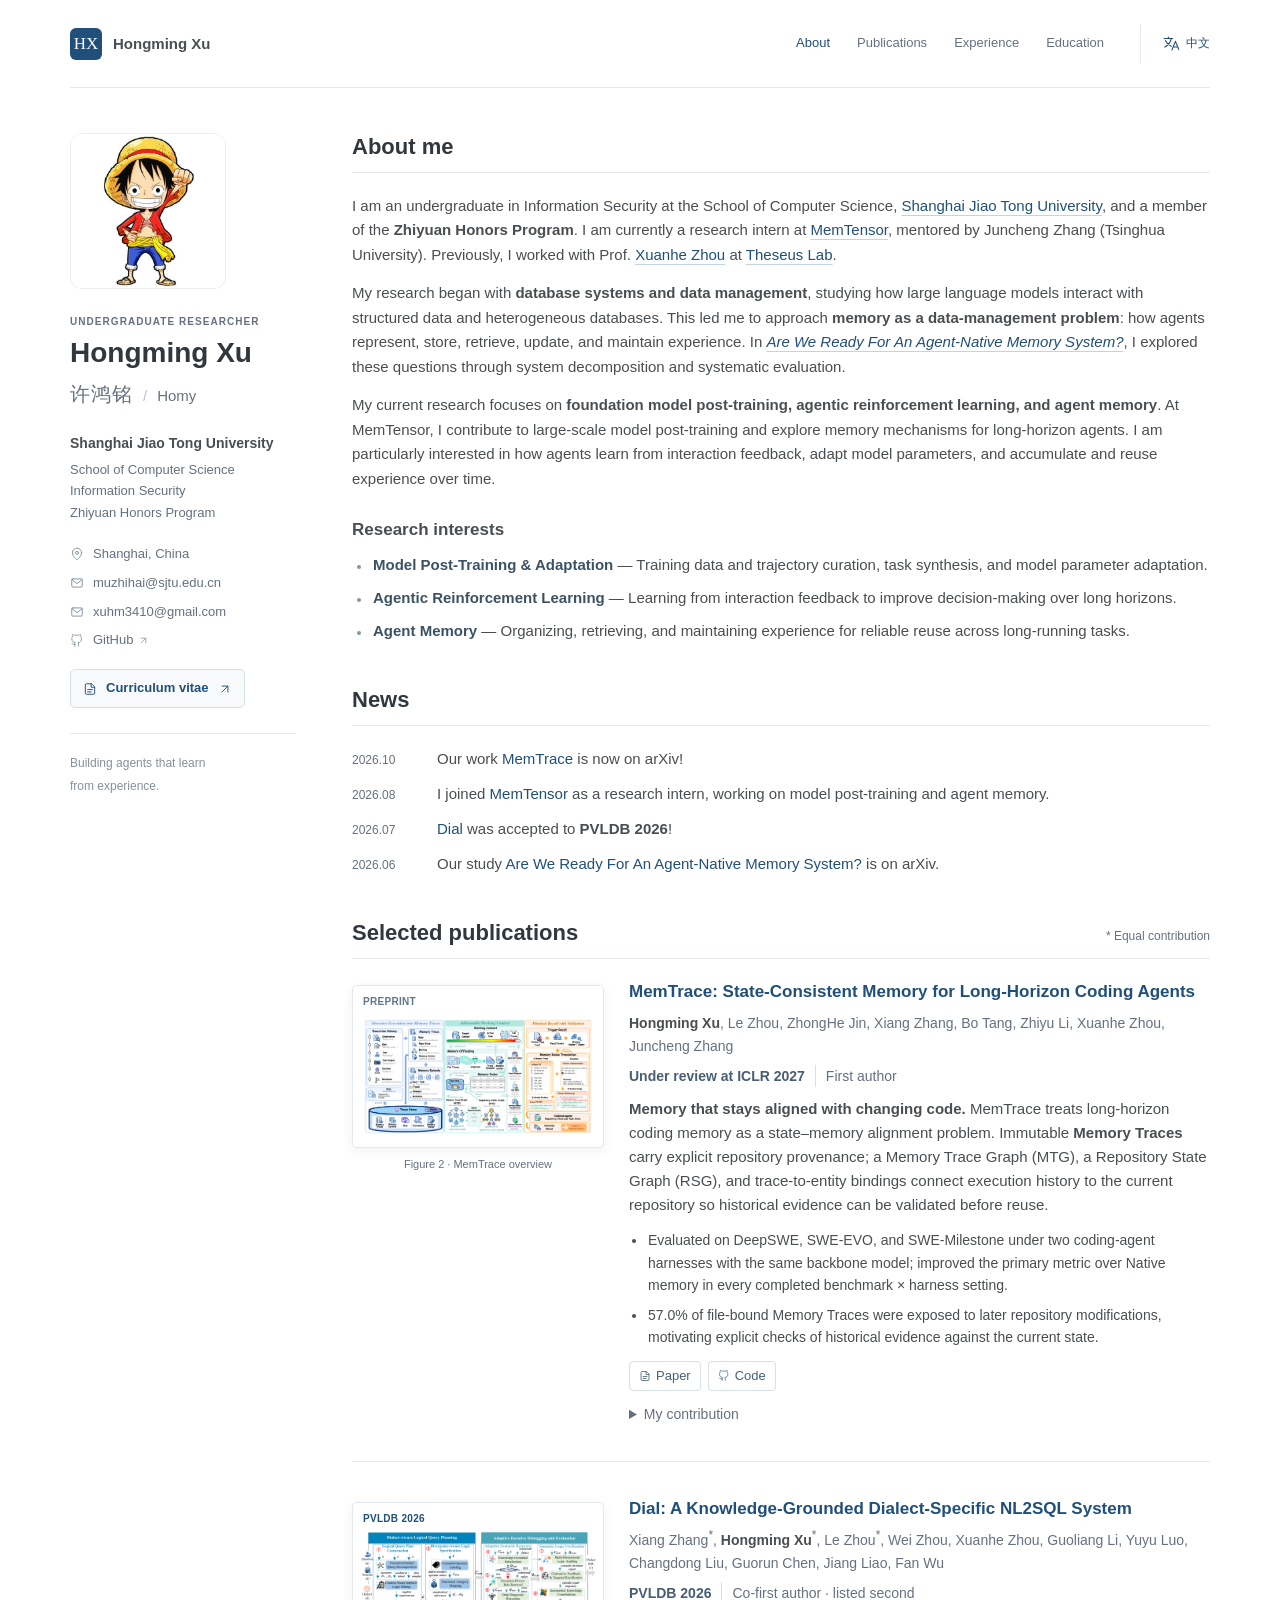
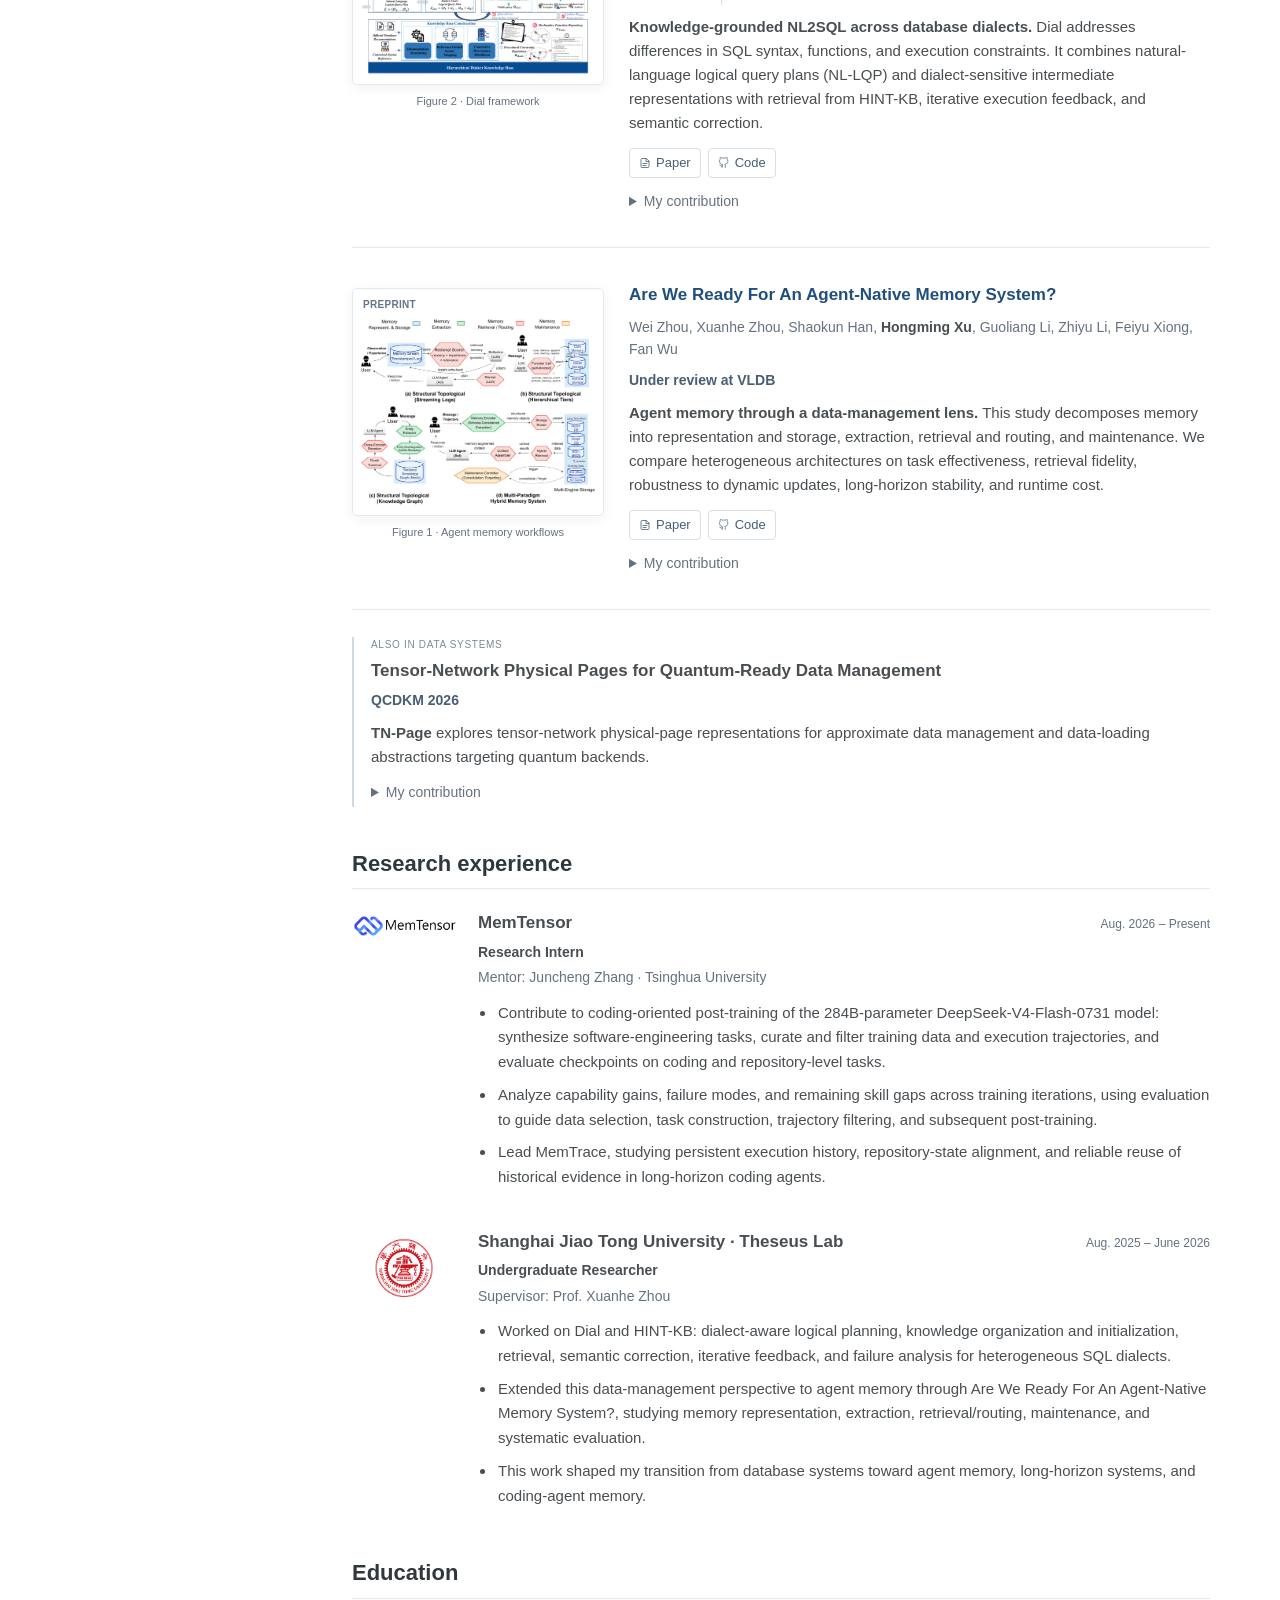
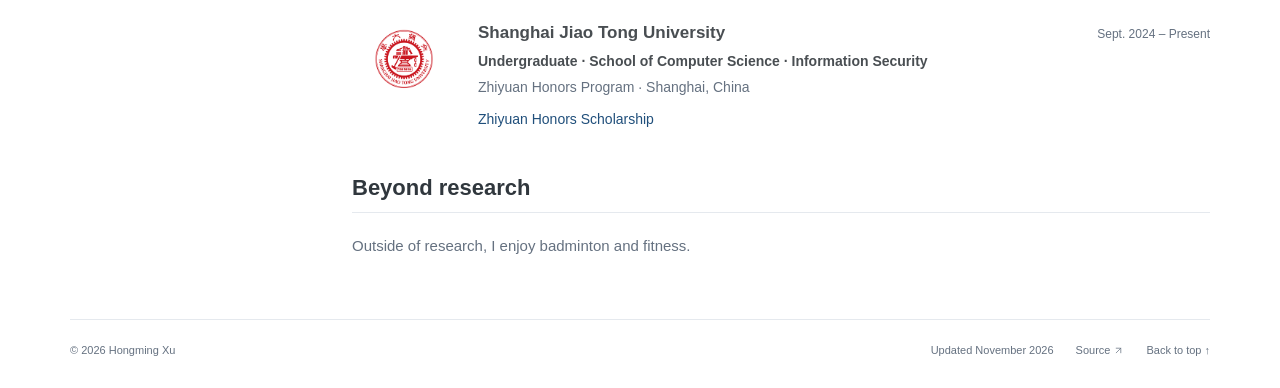
==== commit f3e49c39: "Focus research profile and streamline news" ====
--- a/index.html
+++ b/index.html
@@ -5,18 +5,18 @@
   <meta name="viewport" content="width=device-width, initial-scale=1">
   <meta name="color-scheme" content="light">
   <title>Hongming Xu · 许鸿铭</title>
-  <meta name="description" content="Hongming Xu, undergraduate at Shanghai Jiao Tong University and research intern at MemTensor. Research in coding foundation models, long-horizon agents, and self-improving AI.">
+  <meta name="description" content="Hongming Xu, undergraduate at Shanghai Jiao Tong University and research intern at MemTensor. Research in model post-training and adaptation, agentic reinforcement learning, and agent memory.">
   <link rel="canonical" href="https://homy-xu.github.io/">
   <meta property="og:type" content="profile">
   <meta property="og:title" content="Hongming Xu · 许鸿铭">
-  <meta property="og:description" content="Coding foundation models · Long-horizon agents · Self-improving AI. Shanghai Jiao Tong University / MemTensor.">
+  <meta property="og:description" content="Model post-training and adaptation · Agentic reinforcement learning · Agent memory. Shanghai Jiao Tong University / MemTensor.">
   <meta property="og:url" content="https://homy-xu.github.io/">
   <meta property="og:image" content="https://homy-xu.github.io/assets/images/avatar.png">
   <meta name="twitter:card" content="summary">
   <link rel="icon" href="assets/images/favicon.svg" type="image/svg+xml">
   <link rel="stylesheet" href="assets/css/site.css">
   <script src="assets/js/site.js" defer></script>
-  <script type="application/ld+json">{"@context": "https://schema.org", "@type": "Person", "name": "Hongming Xu", "alternateName": ["许鸿铭", "Homy Xu"], "url": "https://homy-xu.github.io/", "image": "https://homy-xu.github.io/assets/images/avatar.png", "sameAs": ["https://github.com/Homy-Xu"], "affiliation": {"@type": "CollegeOrUniversity", "name": "Shanghai Jiao Tong University"}, "knowsAbout": ["Coding Foundation Models & Agentic Coding", "Agent Memory & Long-Horizon Agents", "Parametric Memory & Model Adaptation", "Self-Improving & Recursive Self-Improving AI", "Data Systems for Intelligent Agents"]}</script>
+  <script type="application/ld+json">{"@context": "https://schema.org", "@type": "Person", "name": "Hongming Xu", "alternateName": ["许鸿铭", "Homy Xu"], "url": "https://homy-xu.github.io/", "image": "https://homy-xu.github.io/assets/images/avatar.png", "sameAs": ["https://github.com/Homy-Xu"], "affiliation": {"@type": "CollegeOrUniversity", "name": "Shanghai Jiao Tong University"}, "knowsAbout": ["Model Post-Training & Adaptation", "Agentic Reinforcement Learning", "Agent Memory"]}</script>
 </head>
 <body>
   <a class="skip-link" href="#main"><span class="i18n " data-lang="en" lang="en">Skip to content</span><span class="i18n " data-lang="zh" lang="zh-CN">跳转到正文</span></a>
@@ -64,14 +64,14 @@
       <main id="main">
         <section id="about" class="section about">
           <div class="section-heading"><h2><span class="i18n " data-lang="en" lang="en">About me</span><span class="i18n " data-lang="zh" lang="zh-CN">关于我</span></h2></div>
-          <div class="intro"><p class="i18n " data-lang="en" lang="en">I am an undergraduate in Information Security at the School of Computer Science, <a href="https://www.sjtu.edu.cn/">Shanghai Jiao Tong University</a>, and a member of the <strong>Zhiyuan Honors Program</strong>. I am currently a research intern at <a href="https://www.memtensor.cn/">MemTensor</a>, mentored by Juncheng Zhang (Tsinghua University). Previously, I worked with Prof. <a href="https://db.zhouxh.store/">Xuanhe Zhou</a> at <a href="https://theseus-labs-rsi.github.io/">Theseus Lab</a>.</p><p class="i18n " data-lang="zh" lang="zh-CN">我目前就读于<a href="https://www.sjtu.edu.cn/">上海交通大学</a>计算机学院信息安全专业，是<strong>致远荣誉计划</strong>成员。目前在 <a href="https://www.memtensor.cn/">MemTensor</a> 担任研究实习生，导师为 Juncheng Zhang（清华大学）；此前在 <a href="https://theseus-labs-rsi.github.io/">Theseus Lab</a> 跟随<a href="https://db.zhouxh.store/">周煊赫教授</a>开展研究。</p><p class="i18n " data-lang="en" lang="en">My research began with <strong>database systems and data management</strong>, studying how large language models interact with structured data and heterogeneous databases. This led me to approach <strong>memory as a data-management problem</strong>: how agents represent, store, retrieve, update, and maintain experience. In <a href="#memorydata"><em>Are We Ready For An Agent-Native Memory System?</em></a>, I explored these questions through system decomposition and systematic evaluation.</p><p class="i18n " data-lang="zh" lang="zh-CN">我的研究始于<strong>数据库系统与数据管理</strong>，关注大语言模型如何与结构化数据及异构数据库交互。这段经历让我开始将<strong>记忆视为一个数据管理问题</strong>：智能体应如何表示、存储、检索、更新和维护经验？在 <a href="#memorydata"><em>Are We Ready For An Agent-Native Memory System?</em></a> 中，我通过系统模块划分与系统性评测探索了这些问题。</p><p class="i18n " data-lang="en" lang="en">Building on this foundation, I now focus on <strong>coding foundation models, long-horizon agents, and memory for self-improving AI</strong>. At MemTensor, I work on coding-model post-training and memory mechanisms for long-horizon coding agents. I am especially interested in how external and parametric memory help models and agents accumulate, consolidate, and reuse experience over long-term interaction.</p><p class="i18n " data-lang="zh" lang="zh-CN">在此基础上，我目前关注<strong>代码基础模型、长程智能体，以及服务于自我改进 AI 的记忆机制</strong>。在 MemTensor，我参与代码模型后训练，并研究长程代码智能体的记忆机制。我尤其关注外部记忆与参数记忆如何帮助模型和智能体在长期交互中积累、整合和复用经验。</p></div>
+          <div class="intro"><p class="i18n " data-lang="en" lang="en">I am an undergraduate in Information Security at the School of Computer Science, <a href="https://www.sjtu.edu.cn/">Shanghai Jiao Tong University</a>, and a member of the <strong>Zhiyuan Honors Program</strong>. I am currently a research intern at <a href="https://www.memtensor.cn/">MemTensor</a>, mentored by Juncheng Zhang (Tsinghua University). Previously, I worked with Prof. <a href="https://db.zhouxh.store/">Xuanhe Zhou</a> at <a href="https://theseus-labs-rsi.github.io/">Theseus Lab</a>.</p><p class="i18n " data-lang="zh" lang="zh-CN">我目前就读于<a href="https://www.sjtu.edu.cn/">上海交通大学</a>计算机学院信息安全专业，是<strong>致远荣誉计划</strong>成员。目前在 <a href="https://www.memtensor.cn/">MemTensor</a> 担任研究实习生，导师为 Juncheng Zhang（清华大学）；此前在 <a href="https://theseus-labs-rsi.github.io/">Theseus Lab</a> 跟随<a href="https://db.zhouxh.store/">周煊赫教授</a>开展研究。</p><p class="i18n " data-lang="en" lang="en">My research began with <strong>database systems and data management</strong>, studying how large language models interact with structured data and heterogeneous databases. This led me to approach <strong>memory as a data-management problem</strong>: how agents represent, store, retrieve, update, and maintain experience. In <a href="#memorydata"><em>Are We Ready For An Agent-Native Memory System?</em></a>, I explored these questions through system decomposition and systematic evaluation.</p><p class="i18n " data-lang="zh" lang="zh-CN">我的研究始于<strong>数据库系统与数据管理</strong>，关注大语言模型如何与结构化数据及异构数据库交互。这段经历让我开始将<strong>记忆视为一个数据管理问题</strong>：智能体应如何表示、存储、检索、更新和维护经验？在 <a href="#memorydata"><em>Are We Ready For An Agent-Native Memory System?</em></a> 中，我通过系统模块划分与系统性评测探索了这些问题。</p><p class="i18n " data-lang="en" lang="en">My current research focuses on <strong>foundation model post-training, agentic reinforcement learning, and agent memory</strong>. At MemTensor, I contribute to large-scale model post-training and explore memory mechanisms for long-horizon agents. I am particularly interested in how agents learn from interaction feedback, adapt model parameters, and accumulate and reuse experience over time.</p><p class="i18n " data-lang="zh" lang="zh-CN">我目前的研究重点是<strong>基础模型后训练、智能体强化学习（Agentic RL）与智能体记忆</strong>。在 MemTensor，我参与大规模模型的后训练，并探索长程智能体的记忆机制。我尤其关注智能体如何从交互反馈中学习、适应性地更新模型参数，以及持续积累和复用经验。</p></div>
           <h3 class="interests-heading" id="interests-heading"><span class="i18n " data-lang="en" lang="en">Research interests</span><span class="i18n " data-lang="zh" lang="zh-CN">研究兴趣</span></h3>
-          <ul class="research-interests" aria-labelledby="interests-heading"><li><strong><span class="i18n " data-lang="en" lang="en">Coding Foundation Models &amp; Agentic Coding</span><span class="i18n " data-lang="zh" lang="zh-CN">代码基础模型与智能体编程</span></strong> — <span class="i18n " data-lang="en" lang="en">Post-training, software-engineering task synthesis, trajectory curation, and repository-level reasoning.</span><span class="i18n " data-lang="zh" lang="zh-CN">模型后训练、软件工程任务合成、轨迹筛选与仓库级推理。</span></li><li><strong><span class="i18n " data-lang="en" lang="en">Agent Memory &amp; Long-Horizon Agents</span><span class="i18n " data-lang="zh" lang="zh-CN">智能体记忆与长程智能体</span></strong> — <span class="i18n " data-lang="en" lang="en">Persistent execution memory, state tracking, retrieval, validation, consolidation, and maintenance.</span><span class="i18n " data-lang="zh" lang="zh-CN">持久化执行记忆、状态跟踪、检索、验证、整合与维护。</span></li><li><strong><span class="i18n " data-lang="en" lang="en">Parametric Memory &amp; Model Adaptation</span><span class="i18n " data-lang="zh" lang="zh-CN">参数记忆与模型适应</span></strong> — <span class="i18n " data-lang="en" lang="en">Experience stored in model parameters, continual adaptation, and the interplay of parametric and external memory.</span><span class="i18n " data-lang="zh" lang="zh-CN">模型参数中的经验存储、持续适应，以及参数记忆与外部记忆的交互。</span></li><li><strong><span class="i18n " data-lang="en" lang="en">Self-Improving &amp; Recursive Self-Improving AI</span><span class="i18n " data-lang="zh" lang="zh-CN">自我改进与递归自我改进 AI</span></strong> — <span class="i18n " data-lang="en" lang="en">Learning from execution and failures, discovering capability gaps, and iteratively improving data and models.</span><span class="i18n " data-lang="zh" lang="zh-CN">从执行与失败中学习、发现能力缺口，以及迭代改进数据与模型。</span></li><li><strong><span class="i18n " data-lang="en" lang="en">Data Systems for Intelligent Agents</span><span class="i18n " data-lang="zh" lang="zh-CN">面向智能体的数据系统</span></strong> — <span class="i18n " data-lang="en" lang="en">Data-management abstractions for memory, structured state, retrieval, updates, and maintenance.</span><span class="i18n " data-lang="zh" lang="zh-CN">面向记忆、结构化状态、检索、更新与维护的数据管理抽象。</span></li></ul>
+          <ul class="research-interests" aria-labelledby="interests-heading"><li><strong><span class="i18n " data-lang="en" lang="en">Model Post-Training &amp; Adaptation</span><span class="i18n " data-lang="zh" lang="zh-CN">模型后训练与适应</span></strong> — <span class="i18n " data-lang="en" lang="en">Training data and trajectory curation, task synthesis, and model parameter adaptation.</span><span class="i18n " data-lang="zh" lang="zh-CN">训练数据与轨迹筛选、任务合成，以及模型参数适应。</span></li><li><strong><span class="i18n " data-lang="en" lang="en">Agentic Reinforcement Learning</span><span class="i18n " data-lang="zh" lang="zh-CN">智能体强化学习（Agentic RL）</span></strong> — <span class="i18n " data-lang="en" lang="en">Learning from interaction feedback to improve decision-making over long horizons.</span><span class="i18n " data-lang="zh" lang="zh-CN">利用交互反馈学习，提升长程任务中的决策能力。</span></li><li><strong><span class="i18n " data-lang="en" lang="en">Agent Memory</span><span class="i18n " data-lang="zh" lang="zh-CN">智能体记忆</span></strong> — <span class="i18n " data-lang="en" lang="en">Organizing, retrieving, and maintaining experience for reliable reuse across long-running tasks.</span><span class="i18n " data-lang="zh" lang="zh-CN">组织、检索与维护经验，支持长期任务中的可靠复用。</span></li></ul>
         </section>
 
         <section id="news" class="section news-section">
           <div class="section-heading"><h2><span class="i18n " data-lang="en" lang="en">News</span><span class="i18n " data-lang="zh" lang="zh-CN">近况</span></h2></div>
-          <ul class="news-list"><li><time datetime="2026-10">2026.10</time><div><span class="i18n " data-lang="en" lang="en"><a href="https://arxiv.org/abs/2610.04838">MemTrace</a>, our work on state-consistent memory for long-horizon coding agents, is now on arXiv.</span><span class="i18n " data-lang="zh" lang="zh-CN">面向长程代码智能体的状态一致性记忆工作 <a href="https://arxiv.org/abs/2610.04838">MemTrace</a> 已发布于 arXiv。</span></div></li><li><time datetime="2026-09">2026.09</time><div><span class="i18n " data-lang="en" lang="en"><a href="https://arxiv.org/abs/2610.04838">MemTrace</a> is under review at <strong>ICLR 2027</strong>.</span><span class="i18n " data-lang="zh" lang="zh-CN"><a href="https://arxiv.org/abs/2610.04838">MemTrace</a> 已提交 <strong>ICLR 2027</strong>，目前审稿中。</span></div></li><li><time datetime="2026-08">2026.08</time><div><span class="i18n " data-lang="en" lang="en">Joined <a href="https://www.memtensor.cn/">MemTensor</a> to work on coding-model post-training and long-horizon agent memory.</span><span class="i18n " data-lang="zh" lang="zh-CN">加入 <a href="https://www.memtensor.cn/">MemTensor</a>，研究代码模型后训练与长程智能体记忆。</span></div></li><li><time datetime="2026-07">2026.07</time><div><span class="i18n " data-lang="en" lang="en"><a href="https://arxiv.org/abs/2603.07449">Dial</a> was accepted to <strong>PVLDB 2026</strong>.</span><span class="i18n " data-lang="zh" lang="zh-CN"><a href="https://arxiv.org/abs/2603.07449">Dial</a> 被 <strong>PVLDB 2026</strong> 接收。</span></div></li><li><time datetime="2026-06">2026.06</time><div><span class="i18n " data-lang="en" lang="en"><a href="https://arxiv.org/abs/2606.24775">Are We Ready For An Agent-Native Memory System?</a> is available on arXiv.</span><span class="i18n " data-lang="zh" lang="zh-CN"><a href="https://arxiv.org/abs/2606.24775">Are We Ready For An Agent-Native Memory System?</a> 已发布于 arXiv。</span></div></li><li><time datetime="2026-03">2026.03</time><div><span class="i18n " data-lang="en" lang="en"><a href="https://arxiv.org/abs/2603.07449">Dial</a>, our work on knowledge-grounded dialect-specific NL2SQL, is on arXiv.</span><span class="i18n " data-lang="zh" lang="zh-CN">知识增强的方言感知 NL2SQL 工作 <a href="https://arxiv.org/abs/2603.07449">Dial</a> 已发布于 arXiv。</span></div></li></ul>
+          <ul class="news-list"><li><time datetime="2026-10">2026.10</time><div><span class="i18n " data-lang="en" lang="en">Our work <a href="https://arxiv.org/abs/2610.04838">MemTrace</a> is now on arXiv!</span><span class="i18n " data-lang="zh" lang="zh-CN">我们的工作 <a href="https://arxiv.org/abs/2610.04838">MemTrace</a> 已发布于 arXiv！</span></div></li><li><time datetime="2026-08">2026.08</time><div><span class="i18n " data-lang="en" lang="en">I joined <a href="https://www.memtensor.cn/">MemTensor</a> as a research intern, working on model post-training and agent memory.</span><span class="i18n " data-lang="zh" lang="zh-CN">我加入 <a href="https://www.memtensor.cn/">MemTensor</a> 担任研究实习生，研究模型后训练与智能体记忆。</span></div></li><li><time datetime="2026-07">2026.07</time><div><span class="i18n " data-lang="en" lang="en"><a href="https://arxiv.org/abs/2603.07449">Dial</a> was accepted to <strong>PVLDB 2026</strong>!</span><span class="i18n " data-lang="zh" lang="zh-CN"><a href="https://arxiv.org/abs/2603.07449">Dial</a> 被 <strong>PVLDB 2026</strong> 接收！</span></div></li><li><time datetime="2026-06">2026.06</time><div><span class="i18n " data-lang="en" lang="en">Our study <a href="https://arxiv.org/abs/2606.24775">Are We Ready For An Agent-Native Memory System?</a> is on arXiv.</span><span class="i18n " data-lang="zh" lang="zh-CN">我们的研究 <a href="https://arxiv.org/abs/2606.24775">Are We Ready For An Agent-Native Memory System?</a> 已发布于 arXiv。</span></div></li></ul>
         </section>
 
         <section id="publications" class="section">
@@ -206,7 +206,7 @@
 
     <footer class="footer">
       <span>© 2026 Hongming Xu</span>
-      <div><span><span class="i18n " data-lang="en" lang="en">Updated October 2026</span><span class="i18n " data-lang="zh" lang="zh-CN">更新于 2026 年 10 月</span></span><a href="https://github.com/Homy-Xu/Homy-Xu.github.io"><span class="i18n " data-lang="en" lang="en">Source</span><span class="i18n " data-lang="zh" lang="zh-CN">源码</span><svg class="icon" aria-hidden="true"><use href="#icon-arrow"/></svg></a><a href="#about"><span class="i18n " data-lang="en" lang="en">Back to top</span><span class="i18n " data-lang="zh" lang="zh-CN">回到顶部</span> ↑</a></div>
+      <div><span><span class="i18n " data-lang="en" lang="en">Updated November 2026</span><span class="i18n " data-lang="zh" lang="zh-CN">更新于 2026 年 11 月</span></span><a href="https://github.com/Homy-Xu/Homy-Xu.github.io"><span class="i18n " data-lang="en" lang="en">Source</span><span class="i18n " data-lang="zh" lang="zh-CN">源码</span><svg class="icon" aria-hidden="true"><use href="#icon-arrow"/></svg></a><a href="#about"><span class="i18n " data-lang="en" lang="en">Back to top</span><span class="i18n " data-lang="zh" lang="zh-CN">回到顶部</span> ↑</a></div>
     </footer>
   </div>
 
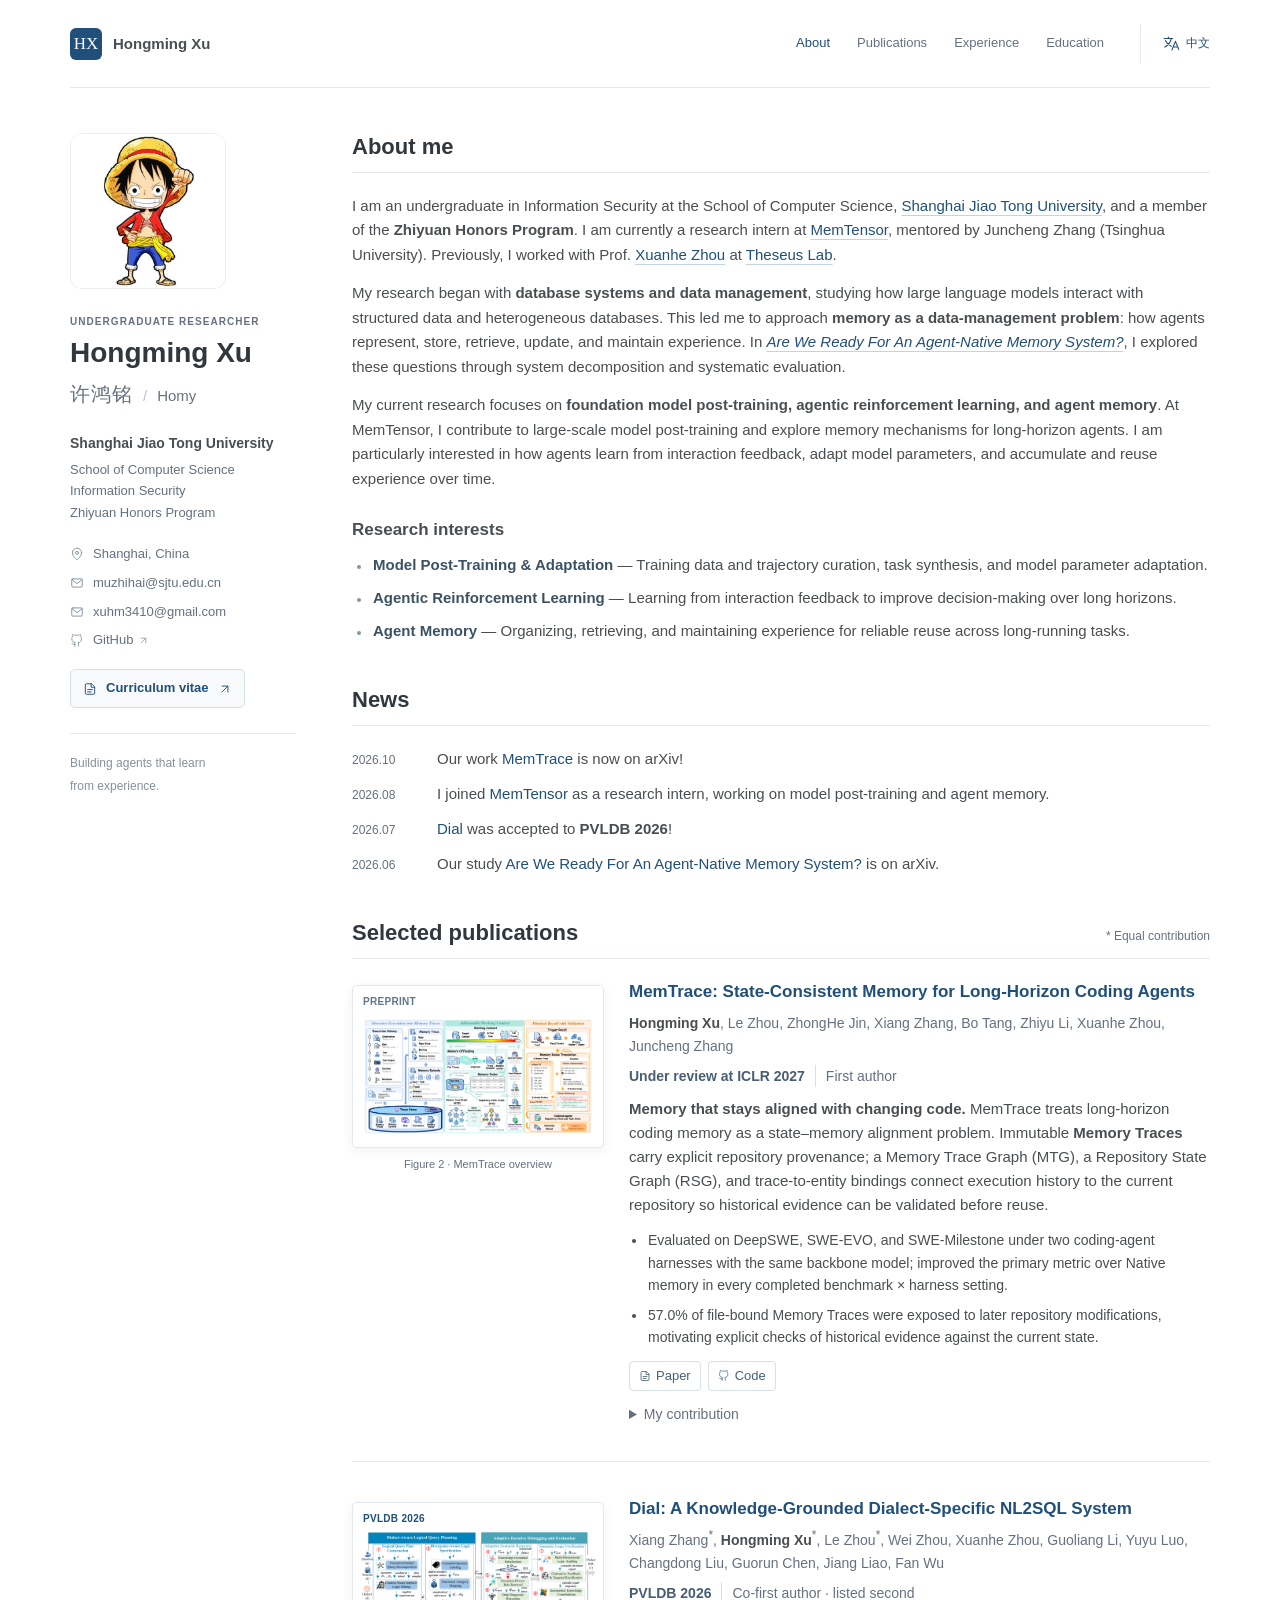
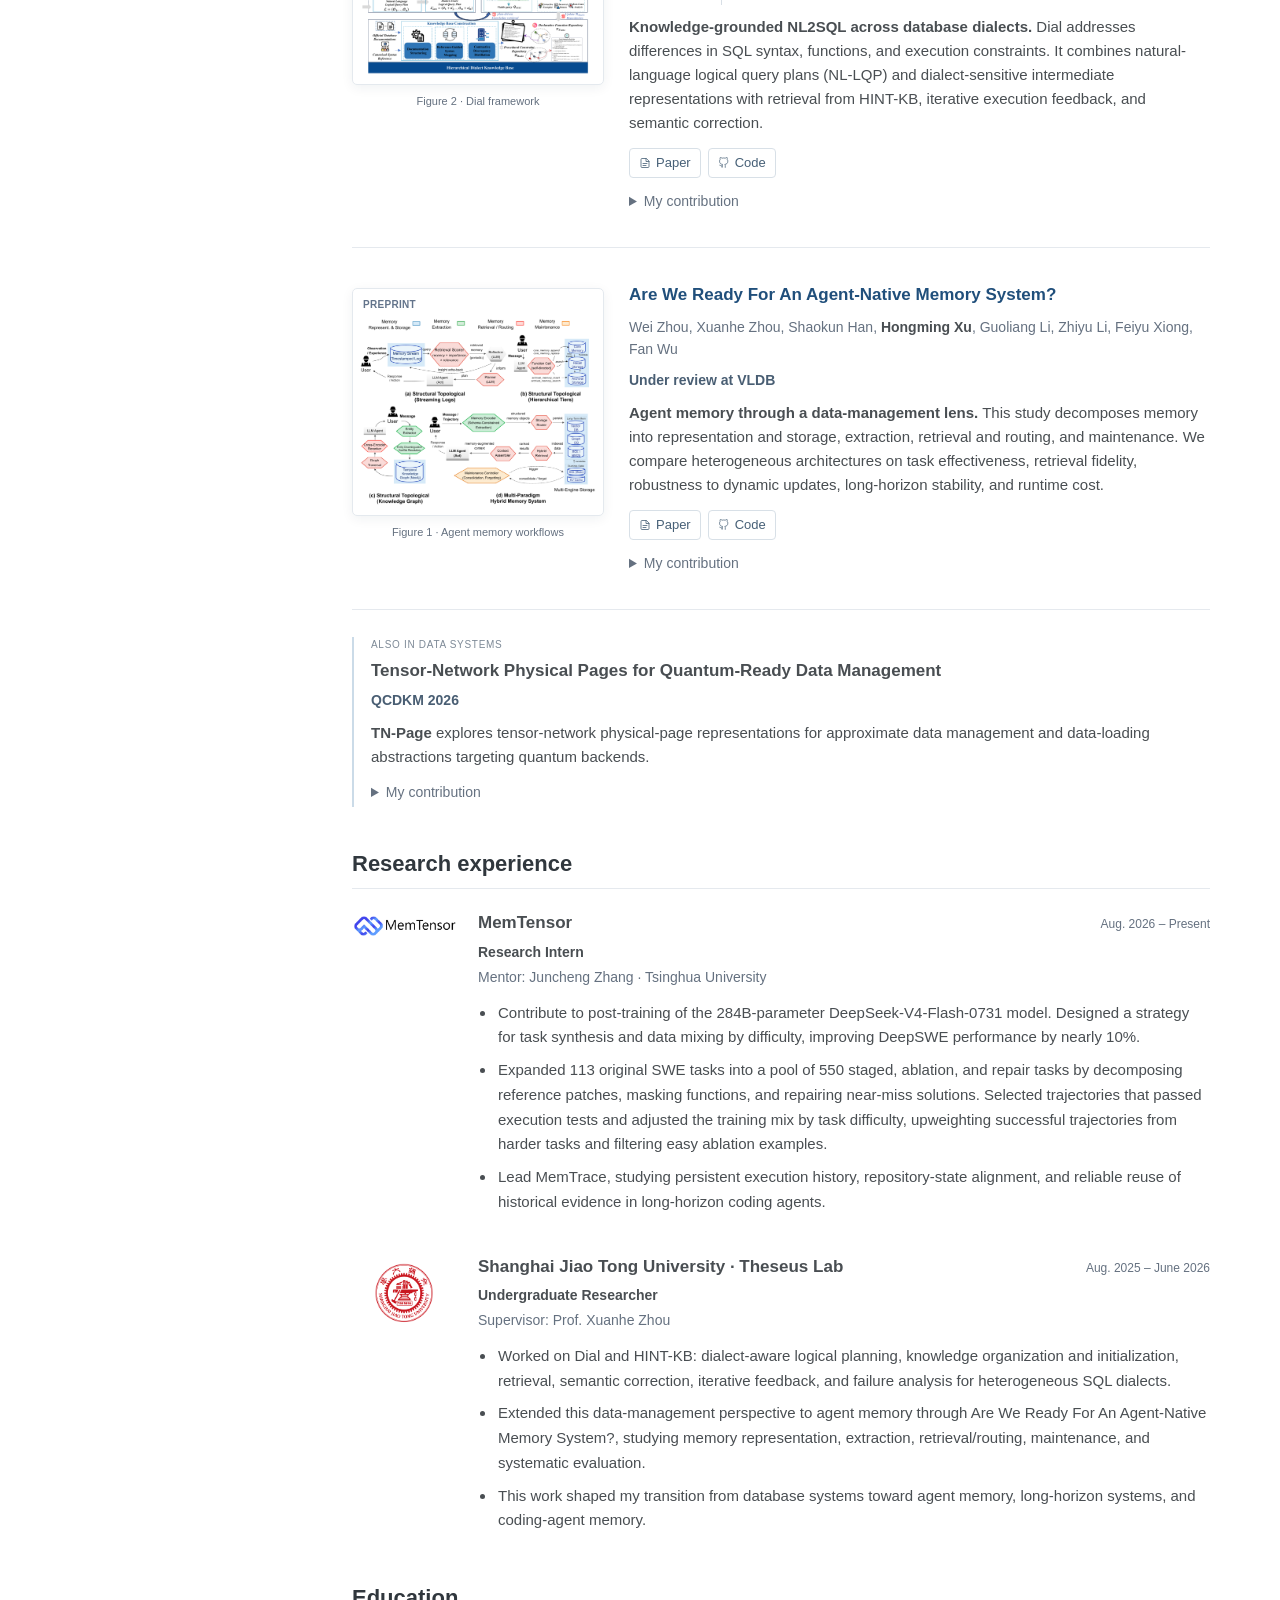
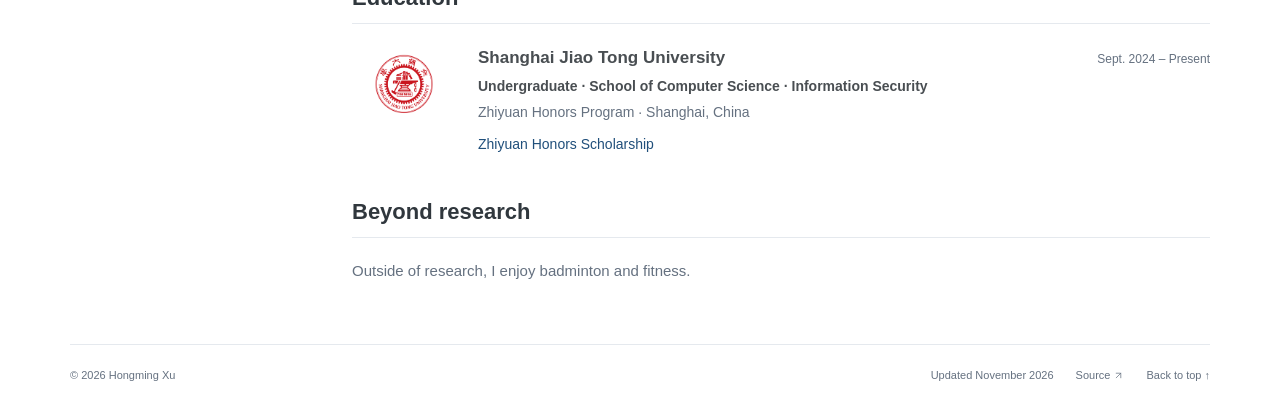
==== commit d6ebbb33: "Detail DeepSWE post-training contributions at MemTensor" ====
--- a/index.html
+++ b/index.html
@@ -170,7 +170,7 @@
         <div class="item-heading"><h3><a href="https://www.memtensor.cn/">MemTensor</a></h3><span class="date"><span class="i18n " data-lang="en" lang="en">Aug. 2026 – Present</span><span class="i18n " data-lang="zh" lang="zh-CN">2026.08 – 至今</span></span></div>
         <p class="position"><span class="i18n " data-lang="en" lang="en">Research Intern</span><span class="i18n " data-lang="zh" lang="zh-CN">研究实习生</span></p>
         <p class="mentor"><span class="i18n " data-lang="en" lang="en">Mentor: Juncheng Zhang · Tsinghua University</span><span class="i18n " data-lang="zh" lang="zh-CN">导师：Juncheng Zhang · 清华大学</span></p>
-        <ul class="experience-details"><li><span class="i18n " data-lang="en" lang="en">Contribute to coding-oriented post-training of the 284B-parameter DeepSeek-V4-Flash-0731 model: synthesize software-engineering tasks, curate and filter training data and execution trajectories, and evaluate checkpoints on coding and repository-level tasks.</span><span class="i18n " data-lang="zh" lang="zh-CN">参与 284B 参数 DeepSeek-V4-Flash-0731 模型的代码后训练：合成软件工程任务，整理与筛选训练数据及执行轨迹，并在代码与仓库级任务上评测模型检查点。</span></li><li><span class="i18n " data-lang="en" lang="en">Analyze capability gains, failure modes, and remaining skill gaps across training iterations, using evaluation to guide data selection, task construction, trajectory filtering, and subsequent post-training.</span><span class="i18n " data-lang="zh" lang="zh-CN">分析各轮训练中的能力提升、失败模式与剩余能力缺口，以评测结果指导数据选择、任务构造、轨迹筛选及后续训练。</span></li><li><span class="i18n " data-lang="en" lang="en">Lead MemTrace, studying persistent execution history, repository-state alignment, and reliable reuse of historical evidence in long-horizon coding agents.</span><span class="i18n " data-lang="zh" lang="zh-CN">主导 MemTrace，研究长程代码智能体的持久化执行历史、仓库状态对齐，以及历史证据的可靠复用。</span></li></ul>
+        <ul class="experience-details"><li><span class="i18n " data-lang="en" lang="en">Contribute to post-training of the 284B-parameter DeepSeek-V4-Flash-0731 model. Designed a strategy for task synthesis and data mixing by difficulty, improving DeepSWE performance by nearly 10%.</span><span class="i18n " data-lang="zh" lang="zh-CN">参与 284B 参数 DeepSeek-V4-Flash-0731 模型的后训练。设计 DeepSWE 任务合成与难度感知数据配比策略，使 DeepSWE 表现提升近 10%。</span></li><li><span class="i18n " data-lang="en" lang="en">Expanded 113 original SWE tasks into a pool of 550 staged, ablation, and repair tasks by decomposing reference patches, masking functions, and repairing near-miss solutions. Selected trajectories that passed execution tests and adjusted the training mix by task difficulty, upweighting successful trajectories from harder tasks and filtering easy ablation examples.</span><span class="i18n " data-lang="zh" lang="zh-CN">从 113 道原始 SWE 任务扩展出包含 550 道分阶段、消融和修复子任务的任务池，分别通过标准补丁分解、函数挖空和失败补丁修复构造。筛选通过测试的轨迹，并根据原题难度调整训练配比，提高难题成功轨迹的采样权重、过滤简单消融样本。</span></li><li><span class="i18n " data-lang="en" lang="en">Lead MemTrace, studying persistent execution history, repository-state alignment, and reliable reuse of historical evidence in long-horizon coding agents.</span><span class="i18n " data-lang="zh" lang="zh-CN">主导 MemTrace，研究长程代码智能体的持久化执行历史、仓库状态对齐，以及历史证据的可靠复用。</span></li></ul>
       </div>
     </article>
     <article class="experience-item">
